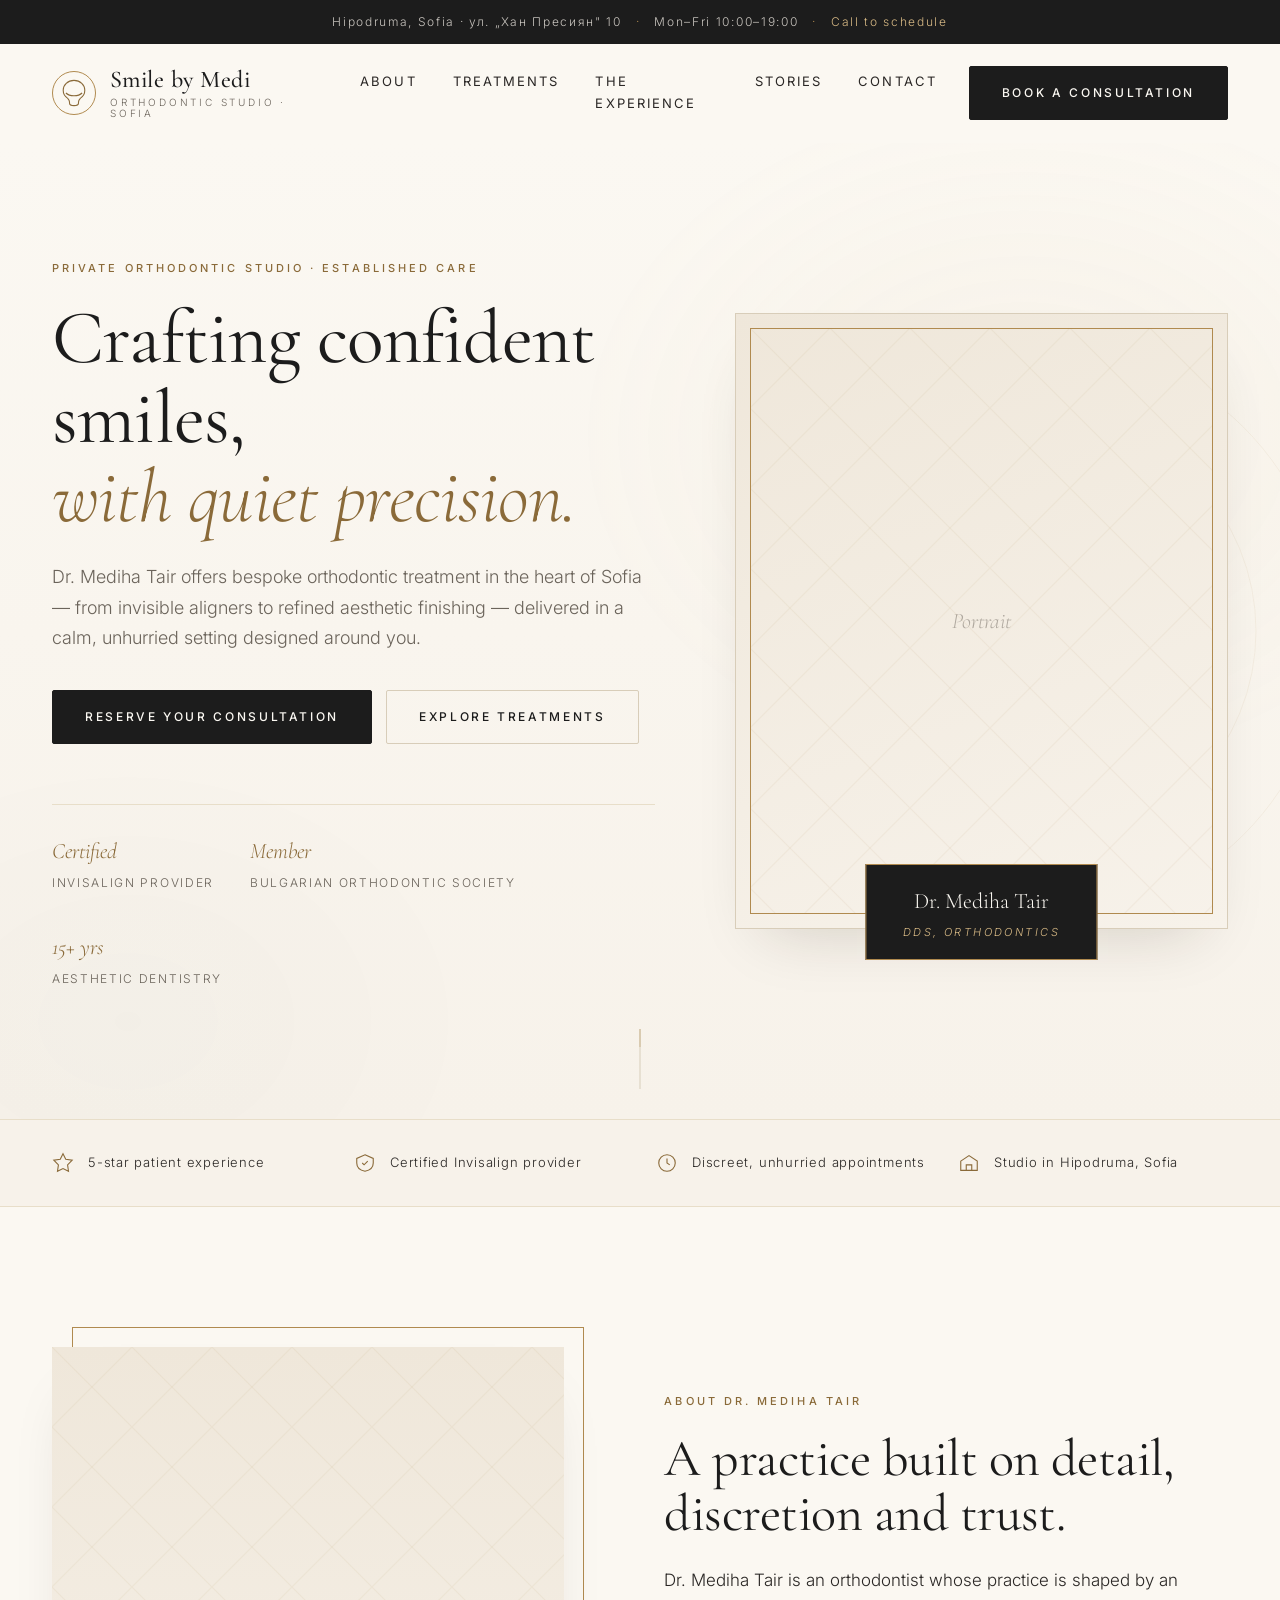
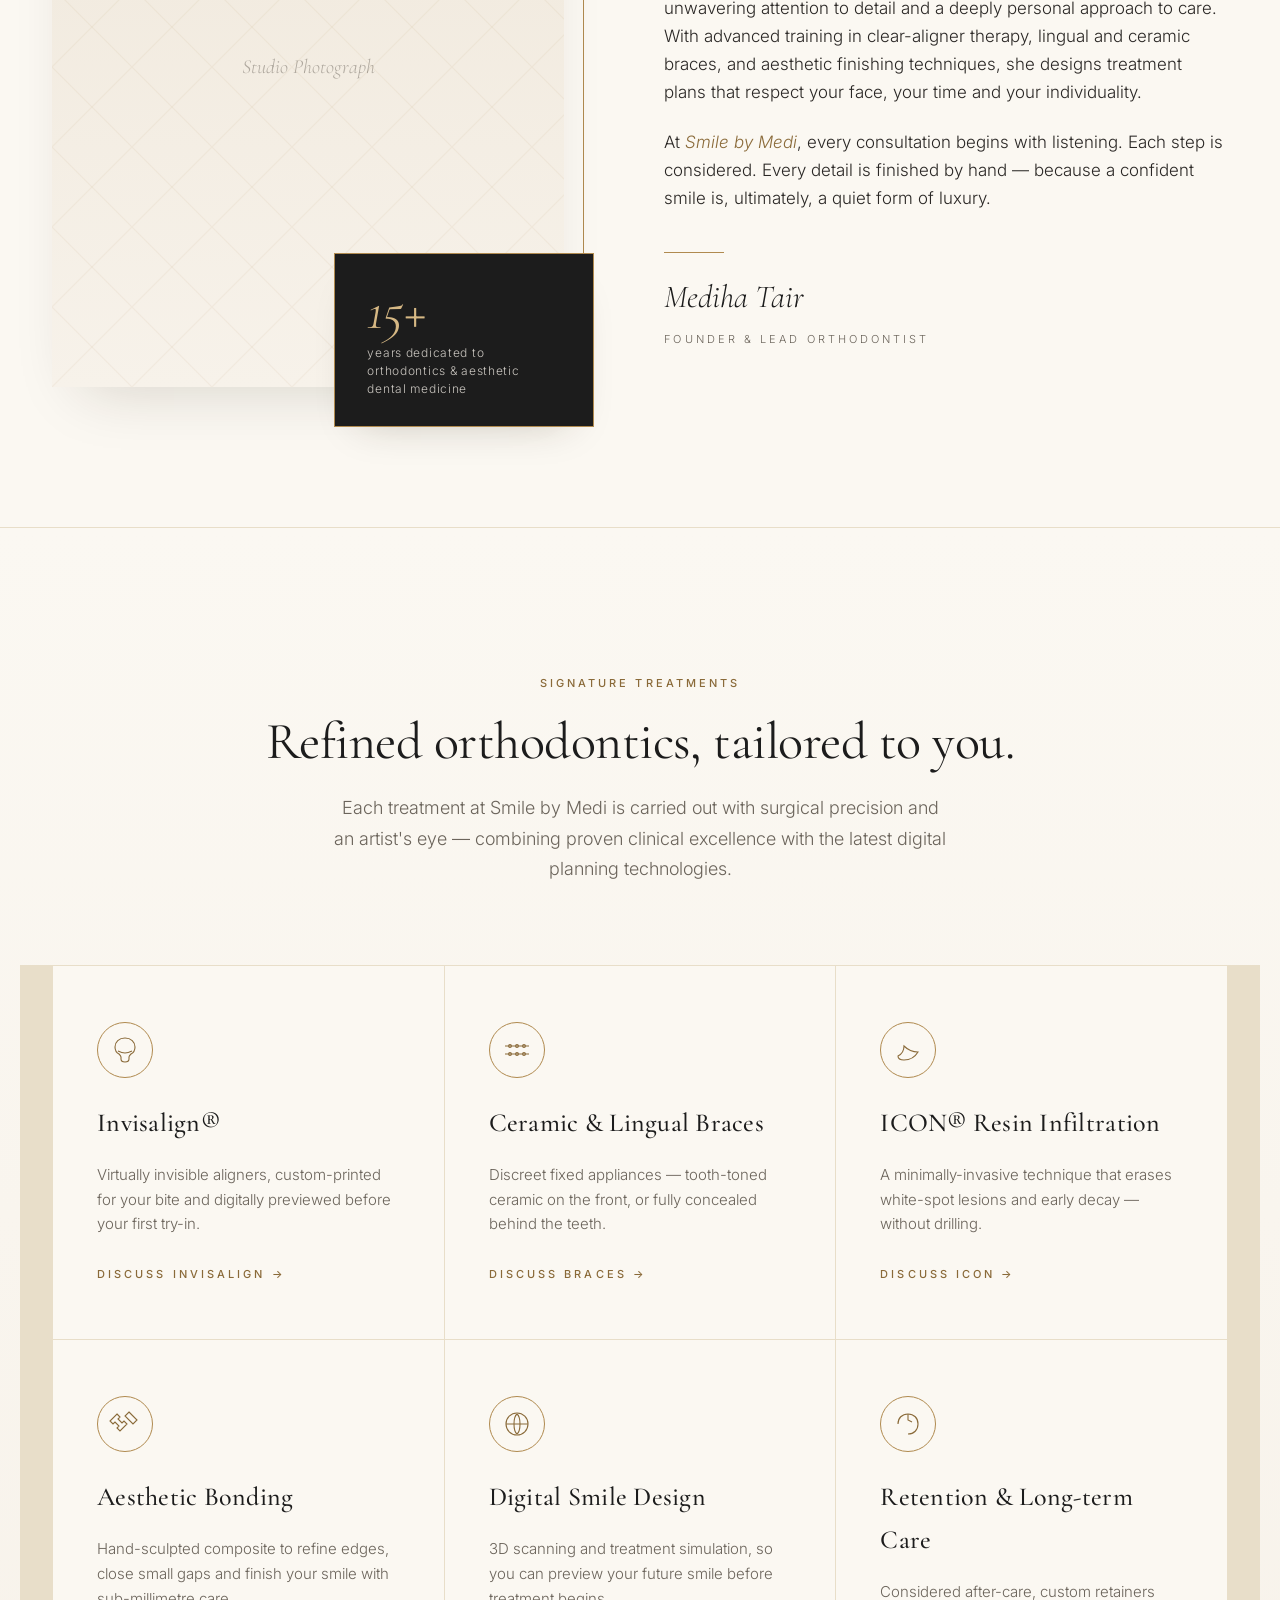
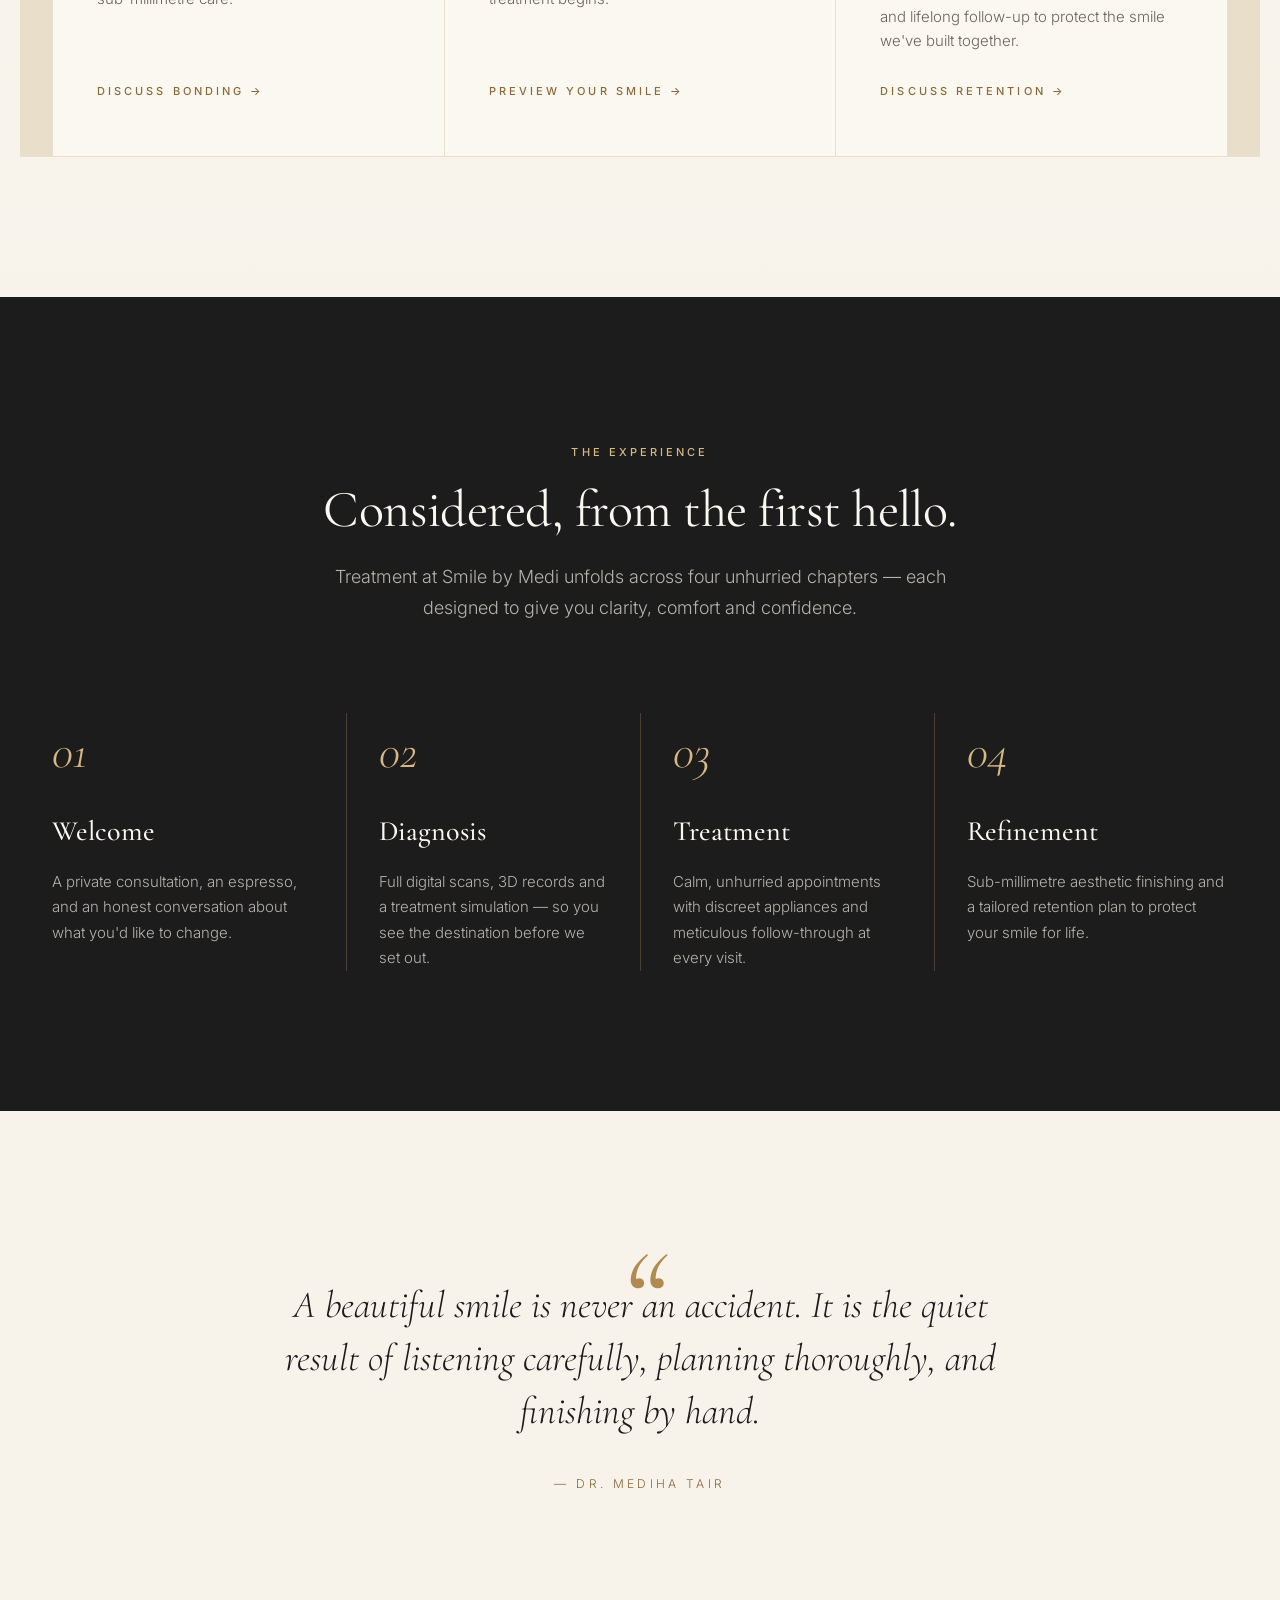
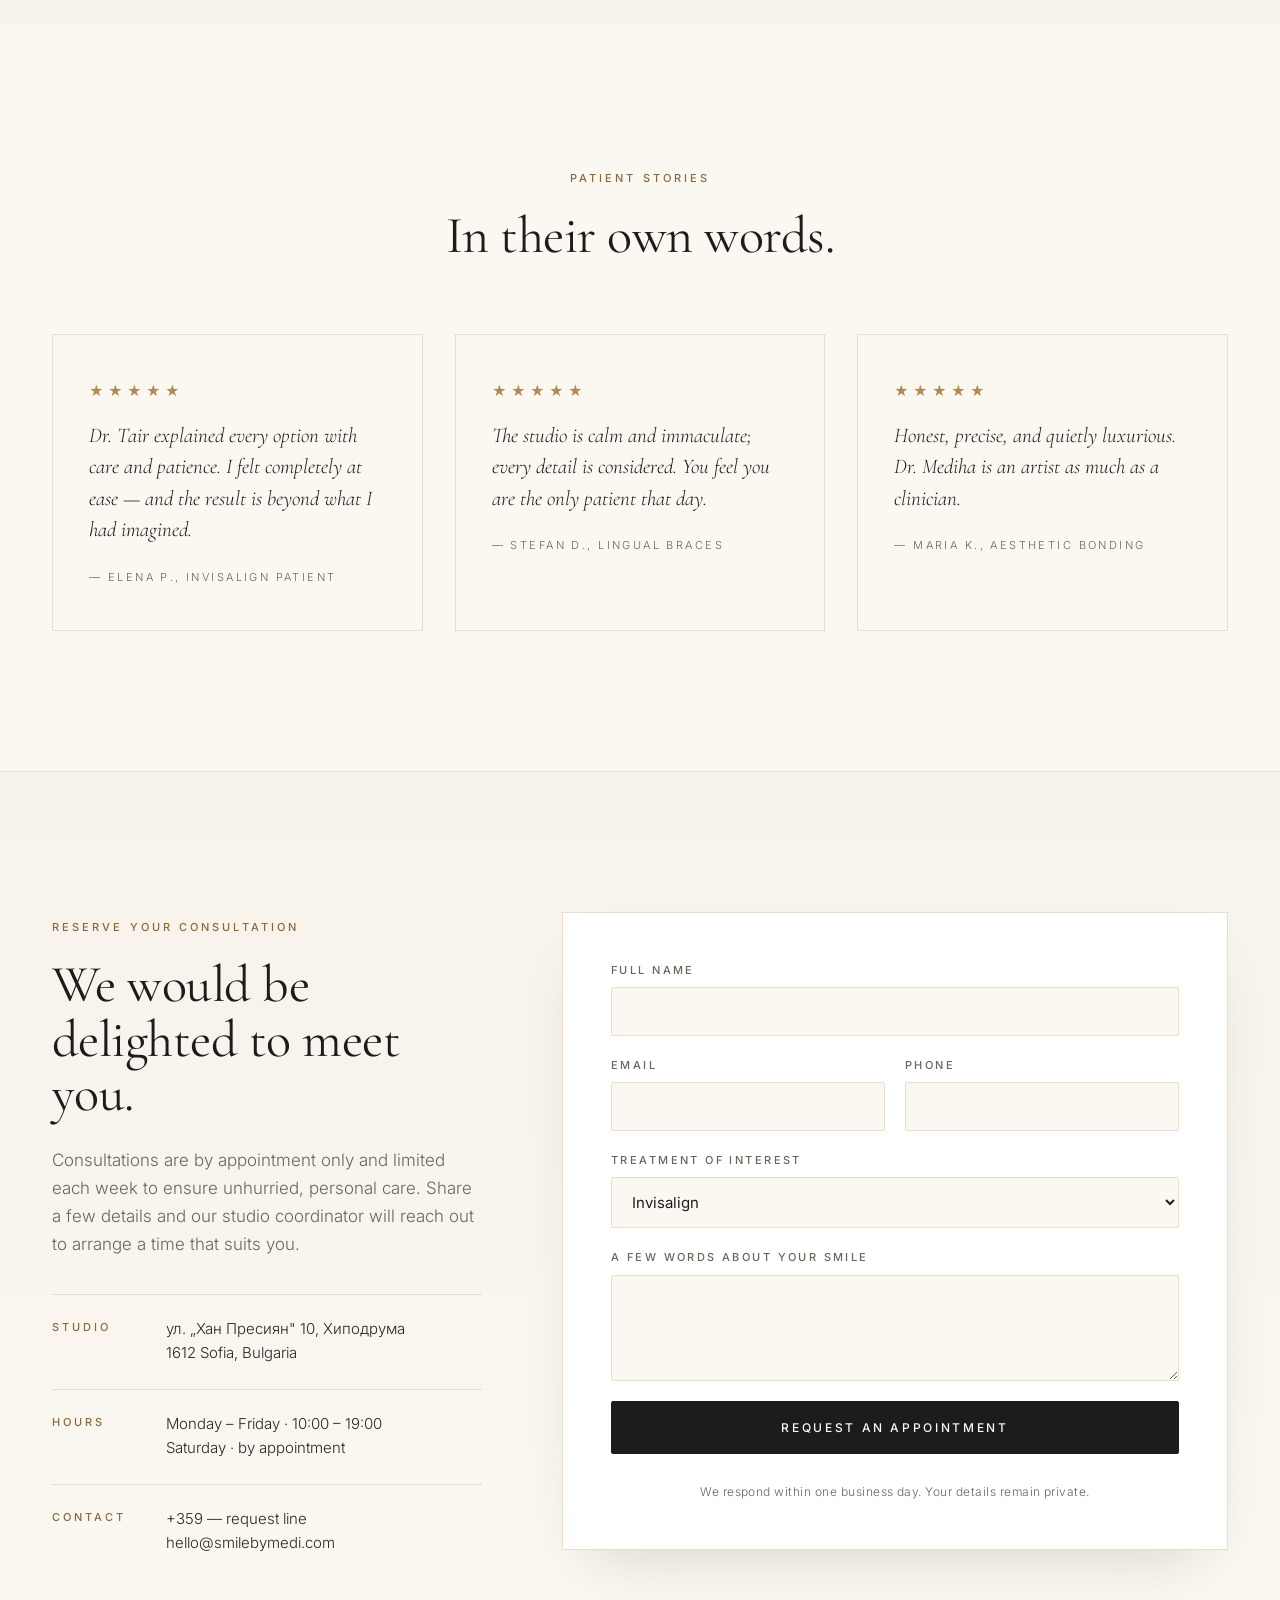
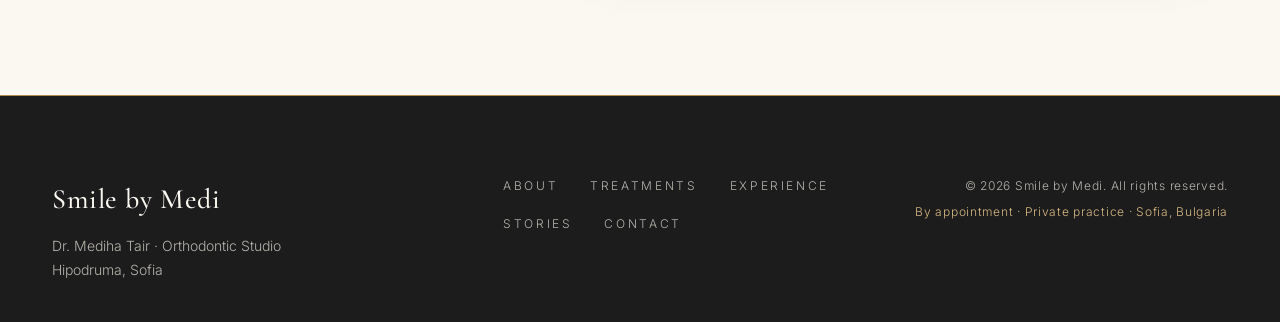
==== index.html @ b5899847 "Design luxurious homepage for Smile by Medi orthodontic studio Bespoke single-page homepage for Dr. " ====
<!DOCTYPE html>
<html lang="en">
<head>
  <meta charset="UTF-8" />
  <meta name="viewport" content="width=device-width, initial-scale=1.0" />
  <title>Smile By Medi — Dr. Mediha Tair, Orthodontist in Sofia</title>
  <meta name="description" content="Bespoke orthodontic care by Dr. Mediha Tair in Sofia. Invisalign, lingual & ceramic braces, ICON and aesthetic finishing in a refined private studio." />
  <link rel="preconnect" href="https://fonts.googleapis.com" />
  <link rel="preconnect" href="https://fonts.gstatic.com" crossorigin />
  <link href="https://fonts.googleapis.com/css2?family=Cormorant+Garamond:wght@300;400;500;600&family=Inter:wght@300;400;500;600&display=swap" rel="stylesheet" />
  <link rel="stylesheet" href="styles.css" />
</head>
<body>

  <!-- Announcement bar -->
  <div class="announcement">
    <div class="container announcement__inner">
      <span class="announcement__item">Hipodruma, Sofia · ул. „Хан Пресиян" 10</span>
      <span class="announcement__divider">·</span>
      <span class="announcement__item">Mon–Fri 10:00–19:00</span>
      <span class="announcement__divider">·</span>
      <a class="announcement__item announcement__link" href="tel:+359">Call to schedule</a>
    </div>
  </div>

  <!-- Header -->
  <header class="header" id="siteHeader">
    <div class="container header__inner">
      <a href="#" class="brand" aria-label="Smile By Medi home">
        <span class="brand__mark" aria-hidden="true">
          <svg viewBox="0 0 40 40" width="36" height="36" fill="none" stroke="currentColor" stroke-width="1.2">
            <path d="M20 6c-7 0-12 5-12 11 0 4 2 7 5 9 1 1 2 2 2 4v1c0 2 2 3 5 3s5-1 5-3v-1c0-2 1-3 2-4 3-2 5-5 5-9 0-6-5-11-12-11z"/>
            <path d="M11 20c2 2 5 3 9 3s7-1 9-3" />
          </svg>
        </span>
        <span class="brand__text">
          <span class="brand__name">Smile by Medi</span>
          <span class="brand__tagline">Orthodontic Studio · Sofia</span>
        </span>
      </a>

      <nav class="nav" aria-label="Primary">
        <a href="#about">About</a>
        <a href="#services">Treatments</a>
        <a href="#experience">The Experience</a>
        <a href="#testimonials">Stories</a>
        <a href="#contact">Contact</a>
      </nav>

      <a href="#contact" class="btn btn--primary header__cta">Book a Consultation</a>

      <button class="menu-toggle" aria-label="Open menu" aria-expanded="false">
        <span></span><span></span><span></span>
      </button>
    </div>
  </header>

  <!-- Hero -->
  <section class="hero">
    <div class="hero__bg" aria-hidden="true">
      <div class="hero__veil"></div>
      <svg class="hero__ornament" viewBox="0 0 600 600" aria-hidden="true">
        <circle cx="300" cy="300" r="240" fill="none" stroke="currentColor" stroke-width="0.5"/>
        <circle cx="300" cy="300" r="180" fill="none" stroke="currentColor" stroke-width="0.5"/>
        <circle cx="300" cy="300" r="120" fill="none" stroke="currentColor" stroke-width="0.5"/>
      </svg>
    </div>

    <div class="container hero__inner">
      <div class="hero__copy reveal">
        <span class="eyebrow">Private Orthodontic Studio · Established Care</span>
        <h1 class="display">
          Crafting confident smiles,<br/>
          <em>with quiet precision.</em>
        </h1>
        <p class="lede">
          Dr. Mediha Tair offers bespoke orthodontic treatment in the heart of Sofia —
          from invisible aligners to refined aesthetic finishing — delivered in a calm,
          unhurried setting designed around you.
        </p>
        <div class="hero__cta">
          <a href="#contact" class="btn btn--primary">Reserve Your Consultation</a>
          <a href="#services" class="btn btn--ghost">Explore Treatments</a>
        </div>
        <ul class="hero__marks" aria-label="Credentials">
          <li><span>Certified</span> Invisalign Provider</li>
          <li><span>Member</span> Bulgarian Orthodontic Society</li>
          <li><span>15+ yrs</span> Aesthetic Dentistry</li>
        </ul>
      </div>

      <div class="hero__portrait reveal" aria-hidden="true">
        <!-- Placeholder for hero portrait. Replace with editorial photo of Dr. Tair or studio. -->
        <div class="portrait-frame">
          <div class="portrait-frame__inner">
            <span class="portrait-frame__label">Portrait</span>
          </div>
          <div class="portrait-frame__plate">
            <span>Dr. Mediha Tair</span>
            <em>DDS, Orthodontics</em>
          </div>
        </div>
      </div>
    </div>

    <a href="#about" class="hero__scroll" aria-label="Scroll to about">
      <span></span>
    </a>
  </section>

  <!-- Trust strip -->
  <section class="trust">
    <div class="container trust__inner">
      <div class="trust__item">
        <svg viewBox="0 0 24 24" width="22" height="22" fill="none" stroke="currentColor" stroke-width="1.2"><path d="M12 2l3 6 7 1-5 5 1 7-6-3-6 3 1-7-5-5 7-1z"/></svg>
        <span>5-star patient experience</span>
      </div>
      <div class="trust__item">
        <svg viewBox="0 0 24 24" width="22" height="22" fill="none" stroke="currentColor" stroke-width="1.2"><path d="M12 3l9 4v5c0 5-4 8-9 9-5-1-9-4-9-9V7l9-4z"/><path d="M9 12l2 2 4-4"/></svg>
        <span>Certified Invisalign provider</span>
      </div>
      <div class="trust__item">
        <svg viewBox="0 0 24 24" width="22" height="22" fill="none" stroke="currentColor" stroke-width="1.2"><circle cx="12" cy="12" r="9"/><path d="M12 7v5l3 2"/></svg>
        <span>Discreet, unhurried appointments</span>
      </div>
      <div class="trust__item">
        <svg viewBox="0 0 24 24" width="22" height="22" fill="none" stroke="currentColor" stroke-width="1.2"><path d="M3 10l9-6 9 6v10H3z"/><path d="M9 20v-6h6v6"/></svg>
        <span>Studio in Hipodruma, Sofia</span>
      </div>
    </div>
  </section>

  <!-- About -->
  <section class="about" id="about">
    <div class="container about__inner">
      <div class="about__media reveal">
        <div class="about__frame">
          <div class="about__frame-inner">
            <span class="frame-label">Studio Photograph</span>
          </div>
        </div>
        <div class="about__chip">
          <span class="about__chip-num">15+</span>
          <span class="about__chip-text">years dedicated to orthodontics &amp; aesthetic dental medicine</span>
        </div>
      </div>

      <div class="about__copy reveal">
        <span class="eyebrow">About Dr. Mediha Tair</span>
        <h2 class="display display--md">A practice built on detail, discretion and trust.</h2>
        <p>
          Dr. Mediha Tair is an orthodontist whose practice is shaped by an unwavering
          attention to detail and a deeply personal approach to care. With advanced
          training in clear-aligner therapy, lingual and ceramic braces, and aesthetic
          finishing techniques, she designs treatment plans that respect your face,
          your time and your individuality.
        </p>
        <p>
          At <em>Smile by Medi</em>, every consultation begins with listening. Each
          step is considered. Every detail is finished by hand — because a confident
          smile is, ultimately, a quiet form of luxury.
        </p>

        <div class="signature">
          <span class="signature__line"></span>
          <span class="signature__name">Mediha Tair</span>
          <span class="signature__title">Founder &amp; Lead Orthodontist</span>
        </div>
      </div>
    </div>
  </section>

  <!-- Services -->
  <section class="services" id="services">
    <div class="container services__head">
      <span class="eyebrow">Signature Treatments</span>
      <h2 class="display display--md">Refined orthodontics, tailored to you.</h2>
      <p class="section-lede">
        Each treatment at Smile by Medi is carried out with surgical precision and
        an artist's eye — combining proven clinical excellence with the latest
        digital planning technologies.
      </p>
    </div>

    <div class="container services__grid">

      <article class="service reveal">
        <div class="service__icon" aria-hidden="true">
          <svg viewBox="0 0 32 32" width="32" height="32" fill="none" stroke="currentColor" stroke-width="1.1">
            <path d="M16 4c-6 0-10 4-10 9 0 3 2 6 4 7 1 1 2 2 2 3v2c0 2 2 3 4 3s4-1 4-3v-2c0-1 1-2 2-3 2-1 4-4 4-7 0-5-4-9-10-9z"/>
            <path d="M9 17c2 1 4 2 7 2s5-1 7-2"/>
          </svg>
        </div>
        <h3>Invisalign®</h3>
        <p>Virtually invisible aligners, custom-printed for your bite and digitally previewed before your first try-in.</p>
        <a href="#contact" class="service__link">Discuss Invisalign →</a>
      </article>

      <article class="service reveal">
        <div class="service__icon" aria-hidden="true">
          <svg viewBox="0 0 32 32" width="32" height="32" fill="none" stroke="currentColor" stroke-width="1.1">
            <path d="M4 12h24M4 20h24"/>
            <circle cx="9" cy="12" r="1.4"/><circle cx="16" cy="12" r="1.4"/><circle cx="23" cy="12" r="1.4"/>
            <circle cx="9" cy="20" r="1.4"/><circle cx="16" cy="20" r="1.4"/><circle cx="23" cy="20" r="1.4"/>
          </svg>
        </div>
        <h3>Ceramic &amp; Lingual Braces</h3>
        <p>Discreet fixed appliances — tooth-toned ceramic on the front, or fully concealed behind the teeth.</p>
        <a href="#contact" class="service__link">Discuss Braces →</a>
      </article>

      <article class="service reveal">
        <div class="service__icon" aria-hidden="true">
          <svg viewBox="0 0 32 32" width="32" height="32" fill="none" stroke="currentColor" stroke-width="1.1">
            <path d="M6 22c4-2 6-6 6-10 4 4 8 6 14 6-3 5-8 8-14 8-3 0-6-1-6-4z"/>
          </svg>
        </div>
        <h3>ICON® Resin Infiltration</h3>
        <p>A minimally-invasive technique that erases white-spot lesions and early decay — without drilling.</p>
        <a href="#contact" class="service__link">Discuss ICON →</a>
      </article>

      <article class="service reveal">
        <div class="service__icon" aria-hidden="true">
          <svg viewBox="0 0 32 32" width="32" height="32" fill="none" stroke="currentColor" stroke-width="1.1">
            <path d="M8 6l3 3-2 2 4 4 2-2 3 3-7 7-3-3 2-2-4-4-2 2-3-3z"/>
            <path d="M20 4l8 8-4 4-8-8z"/>
          </svg>
        </div>
        <h3>Aesthetic Bonding</h3>
        <p>Hand-sculpted composite to refine edges, close small gaps and finish your smile with sub-millimetre care.</p>
        <a href="#contact" class="service__link">Discuss Bonding →</a>
      </article>

      <article class="service reveal">
        <div class="service__icon" aria-hidden="true">
          <svg viewBox="0 0 32 32" width="32" height="32" fill="none" stroke="currentColor" stroke-width="1.1">
            <circle cx="16" cy="16" r="11"/>
            <path d="M16 6c4 3 4 17 0 20M16 6c-4 3-4 17 0 20M5 16h22"/>
          </svg>
        </div>
        <h3>Digital Smile Design</h3>
        <p>3D scanning and treatment simulation, so you can preview your future smile before treatment begins.</p>
        <a href="#contact" class="service__link">Preview Your Smile →</a>
      </article>

      <article class="service reveal">
        <div class="service__icon" aria-hidden="true">
          <svg viewBox="0 0 32 32" width="32" height="32" fill="none" stroke="currentColor" stroke-width="1.1">
            <path d="M6 16c0-6 4-10 10-10s10 4 10 10-4 10-10 10"/>
            <path d="M16 6v6l4 2"/>
          </svg>
        </div>
        <h3>Retention &amp; Long-term Care</h3>
        <p>Considered after-care, custom retainers and lifelong follow-up to protect the smile we've built together.</p>
        <a href="#contact" class="service__link">Discuss Retention →</a>
      </article>

    </div>
  </section>

  <!-- Experience -->
  <section class="experience" id="experience">
    <div class="container experience__inner">
      <div class="experience__head">
        <span class="eyebrow">The Experience</span>
        <h2 class="display display--md">Considered, from the first hello.</h2>
        <p class="section-lede">
          Treatment at Smile by Medi unfolds across four unhurried chapters —
          each designed to give you clarity, comfort and confidence.
        </p>
      </div>

      <ol class="experience__steps">
        <li class="step reveal">
          <span class="step__num">01</span>
          <h3>Welcome</h3>
          <p>A private consultation, an espresso, and an honest conversation about what you'd like to change.</p>
        </li>
        <li class="step reveal">
          <span class="step__num">02</span>
          <h3>Diagnosis</h3>
          <p>Full digital scans, 3D records and a treatment simulation — so you see the destination before we set out.</p>
        </li>
        <li class="step reveal">
          <span class="step__num">03</span>
          <h3>Treatment</h3>
          <p>Calm, unhurried appointments with discreet appliances and meticulous follow-through at every visit.</p>
        </li>
        <li class="step reveal">
          <span class="step__num">04</span>
          <h3>Refinement</h3>
          <p>Sub-millimetre aesthetic finishing and a tailored retention plan to protect your smile for life.</p>
        </li>
      </ol>
    </div>
  </section>

  <!-- Quote -->
  <section class="quote">
    <div class="container">
      <blockquote class="reveal">
        <span class="quote__mark" aria-hidden="true">&ldquo;</span>
        <p>
          A beautiful smile is never an accident. It is the quiet result of
          listening carefully, planning thoroughly, and finishing by hand.
        </p>
        <cite>— Dr. Mediha Tair</cite>
      </blockquote>
    </div>
  </section>

  <!-- Testimonials -->
  <section class="testimonials" id="testimonials">
    <div class="container testimonials__head">
      <span class="eyebrow">Patient Stories</span>
      <h2 class="display display--md">In their own words.</h2>
    </div>

    <div class="container testimonials__grid">
      <figure class="testimonial reveal">
        <div class="stars" aria-label="5 out of 5">★★★★★</div>
        <blockquote>
          Dr. Tair explained every option with care and patience.
          I felt completely at ease — and the result is beyond what I had imagined.
        </blockquote>
        <figcaption>— Elena P., Invisalign patient</figcaption>
      </figure>

      <figure class="testimonial reveal">
        <div class="stars" aria-label="5 out of 5">★★★★★</div>
        <blockquote>
          The studio is calm and immaculate; every detail is considered.
          You feel you are the only patient that day.
        </blockquote>
        <figcaption>— Stefan D., Lingual braces</figcaption>
      </figure>

      <figure class="testimonial reveal">
        <div class="stars" aria-label="5 out of 5">★★★★★</div>
        <blockquote>
          Honest, precise, and quietly luxurious. Dr. Mediha is an artist as much as a clinician.
        </blockquote>
        <figcaption>— Maria K., Aesthetic bonding</figcaption>
      </figure>
    </div>
  </section>

  <!-- Contact -->
  <section class="contact" id="contact">
    <div class="container contact__inner">
      <div class="contact__copy reveal">
        <span class="eyebrow">Reserve Your Consultation</span>
        <h2 class="display display--md">We would be delighted to meet you.</h2>
        <p>
          Consultations are by appointment only and limited each week to ensure
          unhurried, personal care. Share a few details and our studio coordinator
          will reach out to arrange a time that suits you.
        </p>

        <ul class="contact__details">
          <li>
            <span class="contact__label">Studio</span>
            <span>ул. „Хан Пресиян" 10, Хиподрума<br/>1612 Sofia, Bulgaria</span>
          </li>
          <li>
            <span class="contact__label">Hours</span>
            <span>Monday – Friday · 10:00 – 19:00<br/>Saturday · by appointment</span>
          </li>
          <li>
            <span class="contact__label">Contact</span>
            <span><a href="tel:+359">+359 — request line</a><br/><a href="mailto:hello@smilebymedi.com">hello@smilebymedi.com</a></span>
          </li>
        </ul>
      </div>

      <form class="contact__form reveal" novalidate>
        <div class="field">
          <label for="name">Full name</label>
          <input id="name" name="name" type="text" autocomplete="name" required />
        </div>
        <div class="field-row">
          <div class="field">
            <label for="email">Email</label>
            <input id="email" name="email" type="email" autocomplete="email" required />
          </div>
          <div class="field">
            <label for="phone">Phone</label>
            <input id="phone" name="phone" type="tel" autocomplete="tel" />
          </div>
        </div>
        <div class="field">
          <label for="interest">Treatment of interest</label>
          <select id="interest" name="interest">
            <option>Invisalign</option>
            <option>Ceramic or lingual braces</option>
            <option>ICON resin infiltration</option>
            <option>Aesthetic bonding</option>
            <option>Not sure — please advise</option>
          </select>
        </div>
        <div class="field">
          <label for="message">A few words about your smile</label>
          <textarea id="message" name="message" rows="4"></textarea>
        </div>
        <button type="submit" class="btn btn--primary btn--block">Request an Appointment</button>
        <p class="form-note">We respond within one business day. Your details remain private.</p>
      </form>
    </div>
  </section>

  <!-- Footer -->
  <footer class="footer">
    <div class="container footer__inner">
      <div class="footer__brand">
        <span class="brand__name">Smile by Medi</span>
        <p>Dr. Mediha Tair · Orthodontic Studio<br/>Hipodruma, Sofia</p>
      </div>

      <nav class="footer__nav" aria-label="Footer">
        <a href="#about">About</a>
        <a href="#services">Treatments</a>
        <a href="#experience">Experience</a>
        <a href="#testimonials">Stories</a>
        <a href="#contact">Contact</a>
      </nav>

      <div class="footer__meta">
        <p>© <span id="year"></span> Smile by Medi. All rights reserved.</p>
        <p class="footer__fineprint">By appointment · Private practice · Sofia, Bulgaria</p>
      </div>
    </div>
  </footer>

  <script src="script.js"></script>
</body>
</html>
---- styles.css ----
/* ================================================================
   Smile by Medi — Orthodontic Studio
   A refined, luxurious homepage in ivory & champagne gold.
   ================================================================ */

:root {
  --ivory: #f7f2ea;
  --ivory-2: #efe7da;
  --cream: #fbf8f2;
  --charcoal: #1c1c1c;
  --charcoal-soft: #2a2725;
  --muted: #6b645b;
  --line: #d8cdb9;
  --line-soft: #e8dec9;
  --gold: #b08a4f;
  --gold-deep: #8a6a39;
  --gold-soft: #d6b884;
  --emerald: #1f3b34;
  --white: #ffffff;
  --shadow-soft: 0 30px 60px -30px rgba(40, 30, 10, 0.18);
  --shadow-card: 0 20px 40px -25px rgba(40, 30, 10, 0.22);
  --radius: 2px;
  --radius-lg: 4px;
  --max: 1240px;
}

* { box-sizing: border-box; }

html { scroll-behavior: smooth; }

body {
  margin: 0;
  font-family: "Inter", -apple-system, BlinkMacSystemFont, "Segoe UI", sans-serif;
  font-weight: 300;
  font-size: 16px;
  line-height: 1.65;
  color: var(--charcoal-soft);
  background: var(--cream);
  -webkit-font-smoothing: antialiased;
  -moz-osx-font-smoothing: grayscale;
}

img { max-width: 100%; display: block; }

a { color: inherit; text-decoration: none; }

.container {
  max-width: var(--max);
  margin: 0 auto;
  padding: 0 32px;
}

/* ---------- Type ---------- */
.eyebrow {
  display: inline-block;
  font-family: "Inter", sans-serif;
  font-size: 11px;
  letter-spacing: 0.28em;
  text-transform: uppercase;
  color: var(--gold-deep);
  margin-bottom: 22px;
  font-weight: 500;
}

.display {
  font-family: "Cormorant Garamond", "Times New Roman", serif;
  font-weight: 400;
  font-size: clamp(40px, 6vw, 76px);
  line-height: 1.05;
  letter-spacing: -0.01em;
  color: var(--charcoal);
  margin: 0 0 24px;
}
.display em {
  font-style: italic;
  color: var(--gold-deep);
  font-weight: 300;
}
.display--md { font-size: clamp(32px, 4.4vw, 52px); }

.lede,
.section-lede {
  font-size: 18px;
  line-height: 1.7;
  color: var(--muted);
  max-width: 56ch;
}
.section-lede { margin: 0 auto; text-align: center; }

/* ---------- Buttons ---------- */
.btn {
  display: inline-flex;
  align-items: center;
  justify-content: center;
  gap: 10px;
  padding: 16px 32px;
  font-family: "Inter", sans-serif;
  font-size: 12px;
  letter-spacing: 0.22em;
  text-transform: uppercase;
  font-weight: 500;
  border: 1px solid transparent;
  border-radius: var(--radius);
  cursor: pointer;
  transition: all 0.4s cubic-bezier(.2,.7,.2,1);
  background: transparent;
  white-space: nowrap;
}
.btn--primary {
  background: var(--charcoal);
  color: var(--cream);
  border-color: var(--charcoal);
}
.btn--primary:hover {
  background: var(--gold-deep);
  border-color: var(--gold-deep);
  color: var(--cream);
  letter-spacing: 0.26em;
}
.btn--ghost {
  border-color: var(--line);
  color: var(--charcoal);
}
.btn--ghost:hover {
  border-color: var(--gold-deep);
  color: var(--gold-deep);
}
.btn--block { width: 100%; padding: 18px 32px; }

/* ---------- Announcement ---------- */
.announcement {
  background: var(--charcoal);
  color: rgba(247, 242, 234, 0.78);
  font-size: 12px;
  letter-spacing: 0.14em;
}
.announcement__inner {
  display: flex;
  justify-content: center;
  align-items: center;
  gap: 14px;
  padding: 12px 32px;
  flex-wrap: wrap;
}
.announcement__divider { color: var(--gold); }
.announcement__link { color: var(--gold-soft); transition: color 0.3s; }
.announcement__link:hover { color: var(--cream); }

/* ---------- Header ---------- */
.header {
  position: sticky;
  top: 0;
  z-index: 50;
  background: rgba(251, 248, 242, 0.92);
  backdrop-filter: saturate(140%) blur(10px);
  -webkit-backdrop-filter: saturate(140%) blur(10px);
  border-bottom: 1px solid transparent;
  transition: border-color 0.3s, background 0.3s, padding 0.3s;
}
.header.is-scrolled {
  border-color: var(--line-soft);
  background: rgba(251, 248, 242, 0.98);
}

.header__inner {
  display: flex;
  align-items: center;
  justify-content: space-between;
  padding: 22px 32px;
  gap: 32px;
}

.brand {
  display: flex;
  align-items: center;
  gap: 14px;
  color: var(--charcoal);
}
.brand__mark {
  display: inline-flex;
  align-items: center;
  justify-content: center;
  width: 44px;
  height: 44px;
  border: 1px solid var(--gold);
  border-radius: 50%;
  color: var(--gold-deep);
  flex-shrink: 0;
}
.brand__text { display: flex; flex-direction: column; line-height: 1.1; }
.brand__name {
  font-family: "Cormorant Garamond", serif;
  font-size: 24px;
  font-weight: 500;
  letter-spacing: 0.02em;
}
.brand__tagline {
  font-size: 10px;
  letter-spacing: 0.28em;
  text-transform: uppercase;
  color: var(--muted);
  margin-top: 4px;
}

.nav {
  display: flex;
  gap: 36px;
  font-size: 13px;
  letter-spacing: 0.16em;
  text-transform: uppercase;
  font-weight: 400;
}
.nav a {
  color: var(--charcoal-soft);
  position: relative;
  transition: color 0.3s;
}
.nav a::after {
  content: "";
  position: absolute;
  left: 50%; bottom: -6px;
  width: 0; height: 1px;
  background: var(--gold);
  transition: all 0.4s;
  transform: translateX(-50%);
}
.nav a:hover { color: var(--gold-deep); }
.nav a:hover::after { width: 100%; }

.menu-toggle {
  display: none;
  width: 40px; height: 40px;
  background: transparent;
  border: none;
  flex-direction: column;
  justify-content: center;
  align-items: center;
  gap: 5px;
  cursor: pointer;
  padding: 0;
}
.menu-toggle span {
  width: 22px; height: 1px;
  background: var(--charcoal);
  transition: 0.3s;
}

/* ---------- Hero ---------- */
.hero {
  position: relative;
  overflow: hidden;
  padding: 110px 0 130px;
  background: linear-gradient(180deg, var(--cream) 0%, var(--ivory) 100%);
}
.hero__bg {
  position: absolute; inset: 0;
  pointer-events: none;
  color: var(--gold);
  opacity: 0.35;
}
.hero__veil {
  position: absolute; inset: 0;
  background: radial-gradient(60% 60% at 80% 30%, rgba(208, 178, 122, 0.18), transparent 60%),
              radial-gradient(50% 50% at 10% 90%, rgba(31, 59, 52, 0.06), transparent 60%);
}
.hero__ornament {
  position: absolute;
  top: 50%; right: -120px;
  width: 720px; height: 720px;
  transform: translateY(-50%);
  color: var(--gold);
  opacity: 0.4;
}

.hero__inner {
  position: relative;
  display: grid;
  grid-template-columns: 1.1fr 0.9fr;
  align-items: center;
  gap: 80px;
}

.hero__copy { max-width: 620px; }
.hero__cta {
  display: flex;
  gap: 14px;
  margin-top: 36px;
  flex-wrap: wrap;
}

.hero__marks {
  list-style: none;
  margin: 60px 0 0;
  padding: 28px 0 0;
  border-top: 1px solid var(--line-soft);
  display: flex;
  gap: 36px;
  flex-wrap: wrap;
  font-size: 12px;
  letter-spacing: 0.14em;
  text-transform: uppercase;
  color: var(--muted);
}
.hero__marks span {
  display: block;
  font-family: "Cormorant Garamond", serif;
  font-size: 22px;
  text-transform: none;
  letter-spacing: 0;
  color: var(--gold-deep);
  font-style: italic;
  margin-bottom: 4px;
}

/* Portrait frame placeholder */
.portrait-frame {
  position: relative;
  aspect-ratio: 4 / 5;
  background: linear-gradient(160deg, var(--ivory-2) 0%, var(--ivory) 100%);
  border: 1px solid var(--line);
  box-shadow: var(--shadow-soft);
}
.portrait-frame::before {
  content: "";
  position: absolute;
  inset: 14px;
  border: 1px solid var(--gold);
  pointer-events: none;
}
.portrait-frame__inner {
  position: absolute; inset: 14px;
  display: flex; align-items: center; justify-content: center;
  background-image:
    linear-gradient(135deg, transparent 49%, rgba(176, 138, 79, 0.08) 50%, transparent 51%),
    linear-gradient(45deg, transparent 49%, rgba(176, 138, 79, 0.08) 50%, transparent 51%);
  background-size: 80px 80px;
}
.portrait-frame__label {
  font-family: "Cormorant Garamond", serif;
  font-style: italic;
  font-size: 22px;
  color: var(--muted);
  opacity: 0.5;
}
.portrait-frame__plate {
  position: absolute;
  bottom: -32px; left: 50%;
  transform: translateX(-50%);
  background: var(--charcoal);
  color: var(--cream);
  padding: 18px 36px;
  text-align: center;
  border: 1px solid var(--gold);
  white-space: nowrap;
}
.portrait-frame__plate span {
  font-family: "Cormorant Garamond", serif;
  font-size: 22px;
  display: block;
}
.portrait-frame__plate em {
  font-style: italic;
  font-size: 11px;
  letter-spacing: 0.22em;
  text-transform: uppercase;
  color: var(--gold-soft);
  margin-top: 4px;
  display: block;
}

.hero__scroll {
  position: absolute;
  bottom: 30px; left: 50%;
  transform: translateX(-50%);
  width: 1px; height: 60px;
  background: var(--line);
  overflow: hidden;
}
.hero__scroll span {
  position: absolute; top: 0; left: 0;
  width: 100%; height: 30%;
  background: var(--gold);
  animation: scroll-pulse 2.4s ease-in-out infinite;
}
@keyframes scroll-pulse {
  0% { top: -30%; }
  100% { top: 100%; }
}

/* ---------- Trust strip ---------- */
.trust {
  background: var(--ivory);
  border-top: 1px solid var(--line-soft);
  border-bottom: 1px solid var(--line-soft);
}
.trust__inner {
  display: grid;
  grid-template-columns: repeat(4, 1fr);
  gap: 32px;
  padding: 32px;
}
.trust__item {
  display: flex;
  align-items: center;
  gap: 14px;
  font-size: 13px;
  letter-spacing: 0.06em;
  color: var(--charcoal-soft);
}
.trust__item svg { color: var(--gold-deep); flex-shrink: 0; }

/* ---------- About ---------- */
.about { padding: 140px 0; }
.about__inner {
  display: grid;
  grid-template-columns: 1fr 1.1fr;
  gap: 100px;
  align-items: center;
}

.about__media {
  position: relative;
}
.about__frame {
  position: relative;
  aspect-ratio: 4 / 5;
  background: linear-gradient(180deg, var(--ivory-2) 0%, var(--ivory) 100%);
  box-shadow: var(--shadow-soft);
}
.about__frame::before {
  content: "";
  position: absolute;
  inset: -20px -20px 20px 20px;
  border: 1px solid var(--gold);
  z-index: -1;
}
.about__frame-inner {
  position: absolute; inset: 0;
  display: flex; align-items: center; justify-content: center;
  background-image:
    linear-gradient(135deg, transparent 49%, rgba(176, 138, 79, 0.08) 50%, transparent 51%),
    linear-gradient(45deg, transparent 49%, rgba(176, 138, 79, 0.08) 50%, transparent 51%);
  background-size: 80px 80px;
}
.frame-label {
  font-family: "Cormorant Garamond", serif;
  font-style: italic;
  font-size: 20px;
  color: var(--muted);
  opacity: 0.5;
}

.about__chip {
  position: absolute;
  bottom: -40px; right: -30px;
  background: var(--charcoal);
  color: var(--cream);
  padding: 28px 32px;
  max-width: 260px;
  display: flex;
  flex-direction: column;
  gap: 6px;
  border: 1px solid var(--gold);
  box-shadow: var(--shadow-card);
}
.about__chip-num {
  font-family: "Cormorant Garamond", serif;
  font-size: 56px;
  line-height: 1;
  color: var(--gold-soft);
  font-style: italic;
}
.about__chip-text {
  font-size: 12px;
  line-height: 1.5;
  letter-spacing: 0.06em;
  color: rgba(247, 242, 234, 0.78);
}

.about__copy p {
  margin: 0 0 22px;
  font-size: 17px;
}
.about__copy em { color: var(--gold-deep); font-style: italic; }

.signature {
  margin-top: 40px;
  display: flex;
  flex-direction: column;
  align-items: flex-start;
  gap: 6px;
}
.signature__line {
  display: block;
  width: 60px; height: 1px;
  background: var(--gold);
  margin-bottom: 12px;
}
.signature__name {
  font-family: "Cormorant Garamond", serif;
  font-style: italic;
  font-size: 32px;
  color: var(--charcoal);
}
.signature__title {
  font-size: 11px;
  letter-spacing: 0.28em;
  text-transform: uppercase;
  color: var(--muted);
}

/* ---------- Services ---------- */
.services {
  padding: 140px 0;
  background: linear-gradient(180deg, var(--cream) 0%, var(--ivory) 100%);
  border-top: 1px solid var(--line-soft);
}
.services__head {
  text-align: center;
  margin-bottom: 80px;
}
.services__grid {
  display: grid;
  grid-template-columns: repeat(3, 1fr);
  gap: 1px;
  background: var(--line-soft);
  border: 1px solid var(--line-soft);
}

.service {
  background: var(--cream);
  padding: 56px 44px;
  display: flex;
  flex-direction: column;
  gap: 18px;
  transition: background 0.4s, transform 0.4s;
  position: relative;
}
.service::before {
  content: "";
  position: absolute;
  top: 0; left: 0;
  width: 0; height: 1px;
  background: var(--gold);
  transition: width 0.5s ease;
}
.service:hover { background: var(--white); }
.service:hover::before { width: 100%; }

.service__icon {
  width: 56px; height: 56px;
  display: flex; align-items: center; justify-content: center;
  border: 1px solid var(--gold);
  border-radius: 50%;
  color: var(--gold-deep);
  margin-bottom: 6px;
}
.service h3 {
  font-family: "Cormorant Garamond", serif;
  font-weight: 500;
  font-size: 26px;
  margin: 0;
  color: var(--charcoal);
  letter-spacing: 0.01em;
}
.service p {
  margin: 0;
  font-size: 15px;
  color: var(--muted);
  line-height: 1.65;
}
.service__link {
  margin-top: auto;
  font-size: 11px;
  letter-spacing: 0.28em;
  text-transform: uppercase;
  color: var(--gold-deep);
  font-weight: 500;
  transition: letter-spacing 0.3s, color 0.3s;
  padding-top: 10px;
}
.service__link:hover {
  color: var(--charcoal);
  letter-spacing: 0.32em;
}

/* ---------- Experience ---------- */
.experience {
  padding: 140px 0;
  background: var(--charcoal);
  color: var(--cream);
  position: relative;
  overflow: hidden;
}
.experience::before {
  content: "";
  position: absolute;
  top: -1px; left: 0; right: 0;
  height: 1px;
  background: linear-gradient(90deg, transparent, var(--gold), transparent);
}
.experience::after {
  content: "";
  position: absolute;
  bottom: -1px; left: 0; right: 0;
  height: 1px;
  background: linear-gradient(90deg, transparent, var(--gold), transparent);
}

.experience .eyebrow { color: var(--gold-soft); }
.experience .display { color: var(--cream); }
.experience .display em { color: var(--gold-soft); }
.experience .section-lede { color: rgba(247, 242, 234, 0.7); }

.experience__head { text-align: center; margin-bottom: 90px; }

.experience__steps {
  list-style: none;
  margin: 0; padding: 0;
  display: grid;
  grid-template-columns: repeat(4, 1fr);
  gap: 0;
}
.step {
  padding: 0 32px;
  border-left: 1px solid rgba(208, 178, 122, 0.25);
  position: relative;
}
.step:first-child { border-left: none; padding-left: 0; }
.step:last-child { padding-right: 0; }

.step__num {
  font-family: "Cormorant Garamond", serif;
  font-style: italic;
  font-size: 48px;
  color: var(--gold-soft);
  display: block;
  margin-bottom: 16px;
}
.step h3 {
  font-family: "Cormorant Garamond", serif;
  font-size: 28px;
  margin: 0 0 14px;
  font-weight: 500;
  color: var(--cream);
}
.step p {
  margin: 0;
  font-size: 15px;
  color: rgba(247, 242, 234, 0.7);
  line-height: 1.7;
}

/* ---------- Quote ---------- */
.quote {
  padding: 130px 0;
  background: var(--ivory);
  text-align: center;
}
.quote blockquote {
  margin: 0 auto;
  max-width: 800px;
  font-family: "Cormorant Garamond", serif;
  font-style: italic;
  font-size: clamp(26px, 3vw, 38px);
  line-height: 1.4;
  color: var(--charcoal);
  position: relative;
  padding: 0 24px;
}
.quote__mark {
  position: absolute;
  top: -50px; left: 50%;
  transform: translateX(-50%);
  font-family: "Cormorant Garamond", serif;
  font-size: 140px;
  color: var(--gold);
  line-height: 1;
}
.quote cite {
  display: block;
  margin-top: 32px;
  font-style: normal;
  font-family: "Inter", sans-serif;
  font-size: 12px;
  letter-spacing: 0.28em;
  text-transform: uppercase;
  color: var(--gold-deep);
}

/* ---------- Testimonials ---------- */
.testimonials { padding: 140px 0; }
.testimonials__head { text-align: center; margin-bottom: 70px; }
.testimonials__grid {
  display: grid;
  grid-template-columns: repeat(3, 1fr);
  gap: 32px;
}
.testimonial {
  background: var(--cream);
  border: 1px solid var(--line-soft);
  padding: 44px 36px;
  margin: 0;
  position: relative;
  transition: border-color 0.4s, transform 0.4s;
}
.testimonial:hover {
  border-color: var(--gold);
  transform: translateY(-4px);
}
.stars {
  color: var(--gold);
  letter-spacing: 4px;
  margin-bottom: 18px;
  font-size: 14px;
}
.testimonial blockquote {
  margin: 0 0 22px;
  font-family: "Cormorant Garamond", serif;
  font-size: 21px;
  line-height: 1.5;
  color: var(--charcoal);
  font-style: italic;
}
.testimonial figcaption {
  font-size: 11px;
  letter-spacing: 0.22em;
  text-transform: uppercase;
  color: var(--muted);
}

/* ---------- Contact ---------- */
.contact {
  padding: 140px 0;
  background: linear-gradient(180deg, var(--ivory) 0%, var(--cream) 100%);
  border-top: 1px solid var(--line-soft);
}
.contact__inner {
  display: grid;
  grid-template-columns: 1fr 1fr;
  gap: 80px;
  align-items: start;
}
.contact__copy p {
  font-size: 17px;
  color: var(--muted);
  margin-bottom: 36px;
  max-width: 50ch;
}

.contact__details {
  list-style: none;
  margin: 0; padding: 0;
  display: flex;
  flex-direction: column;
  gap: 24px;
}
.contact__details li {
  display: grid;
  grid-template-columns: 90px 1fr;
  gap: 24px;
  padding-top: 22px;
  border-top: 1px solid var(--line-soft);
  font-size: 15px;
  color: var(--charcoal-soft);
  line-height: 1.6;
}
.contact__label {
  font-size: 11px;
  letter-spacing: 0.28em;
  text-transform: uppercase;
  color: var(--gold-deep);
  font-weight: 500;
  padding-top: 2px;
}
.contact__details a:hover { color: var(--gold-deep); }

.contact__form {
  background: var(--white);
  border: 1px solid var(--line-soft);
  padding: 48px;
  box-shadow: var(--shadow-soft);
  display: flex;
  flex-direction: column;
  gap: 20px;
}
.field-row { display: grid; grid-template-columns: 1fr 1fr; gap: 20px; }
.field { display: flex; flex-direction: column; gap: 8px; }
.field label {
  font-size: 11px;
  letter-spacing: 0.22em;
  text-transform: uppercase;
  color: var(--muted);
  font-weight: 500;
}
.field input,
.field select,
.field textarea {
  font-family: "Inter", sans-serif;
  font-size: 15px;
  color: var(--charcoal);
  background: var(--cream);
  border: 1px solid var(--line-soft);
  border-radius: var(--radius);
  padding: 14px 16px;
  transition: border-color 0.3s, background 0.3s;
  resize: vertical;
}
.field input:focus,
.field select:focus,
.field textarea:focus {
  outline: none;
  border-color: var(--gold);
  background: var(--white);
}
.form-note {
  margin: 8px 0 0;
  font-size: 12px;
  text-align: center;
  color: var(--muted);
  letter-spacing: 0.04em;
}

/* ---------- Footer ---------- */
.footer {
  background: var(--charcoal);
  color: rgba(247, 242, 234, 0.7);
  padding: 80px 0 40px;
  border-top: 1px solid var(--gold);
}
.footer__inner {
  display: grid;
  grid-template-columns: 1.2fr 1fr 1fr;
  gap: 40px;
  align-items: start;
}
.footer__brand .brand__name {
  color: var(--cream);
  font-size: 28px;
  display: block;
  margin-bottom: 12px;
}
.footer__brand p {
  margin: 0;
  font-size: 14px;
  line-height: 1.7;
}
.footer__nav {
  display: flex;
  flex-wrap: wrap;
  gap: 18px 32px;
  font-size: 12px;
  letter-spacing: 0.22em;
  text-transform: uppercase;
}
.footer__nav a { transition: color 0.3s; }
.footer__nav a:hover { color: var(--gold-soft); }

.footer__meta {
  text-align: right;
  font-size: 12px;
  letter-spacing: 0.06em;
}
.footer__meta p { margin: 0 0 6px; }
.footer__fineprint { color: var(--gold-soft); }

/* ---------- Reveal animation ---------- */
.reveal {
  opacity: 0;
  transform: translateY(28px);
  transition: opacity 1s cubic-bezier(.2,.7,.2,1), transform 1s cubic-bezier(.2,.7,.2,1);
}
.reveal.is-visible {
  opacity: 1;
  transform: translateY(0);
}

/* ---------- Responsive ---------- */
@media (max-width: 1024px) {
  .hero__inner { grid-template-columns: 1fr; gap: 60px; }
  .hero__portrait { max-width: 460px; margin: 0 auto; width: 100%; }
  .about__inner { grid-template-columns: 1fr; gap: 80px; }
  .about__chip { right: -10px; }
  .services__grid { grid-template-columns: repeat(2, 1fr); }
  .experience__steps { grid-template-columns: repeat(2, 1fr); gap: 50px 0; }
  .step:nth-child(3) { border-left: none; padding-left: 0; }
  .testimonials__grid { grid-template-columns: 1fr; }
  .contact__inner { grid-template-columns: 1fr; gap: 50px; }
  .footer__inner { grid-template-columns: 1fr; gap: 30px; }
  .footer__meta { text-align: left; }
  .trust__inner { grid-template-columns: repeat(2, 1fr); }
}

@media (max-width: 720px) {
  .container { padding: 0 22px; }
  .nav, .header__cta { display: none; }
  .menu-toggle { display: flex; }
  .header__inner { padding: 18px 22px; }
  .announcement__inner { font-size: 11px; padding: 10px 16px; gap: 8px; }
  .announcement__divider { display: none; }
  .hero { padding: 70px 0 100px; }
  .hero__marks { gap: 22px; }
  .about, .services, .experience, .quote, .testimonials, .contact { padding: 90px 0; }
  .services__grid { grid-template-columns: 1fr; }
  .experience__steps { grid-template-columns: 1fr; gap: 40px; }
  .step { border-left: none; padding-left: 0; padding-right: 0; }
  .field-row { grid-template-columns: 1fr; }
  .contact__form { padding: 32px 24px; }
  .contact__details li { grid-template-columns: 1fr; gap: 6px; }
  .trust__inner { grid-template-columns: 1fr; gap: 16px; }
  .about__chip { position: static; transform: none; margin-top: 24px; max-width: none; }
  .about__frame::before { inset: -10px -10px 10px 10px; }
  .portrait-frame__plate { padding: 14px 24px; }
  .portrait-frame__plate span { font-size: 18px; }
  .quote__mark { font-size: 100px; top: -36px; }
}

/* Mobile menu open state */
.menu-open .nav {
  display: flex;
  position: fixed;
  inset: 80px 0 0;
  background: var(--cream);
  flex-direction: column;
  padding: 40px;
  gap: 28px;
  font-size: 18px;
  z-index: 40;
}
.menu-open .menu-toggle span:nth-child(1) { transform: translateY(6px) rotate(45deg); }
.menu-open .menu-toggle span:nth-child(2) { opacity: 0; }
.menu-open .menu-toggle span:nth-child(3) { transform: translateY(-6px) rotate(-45deg); }
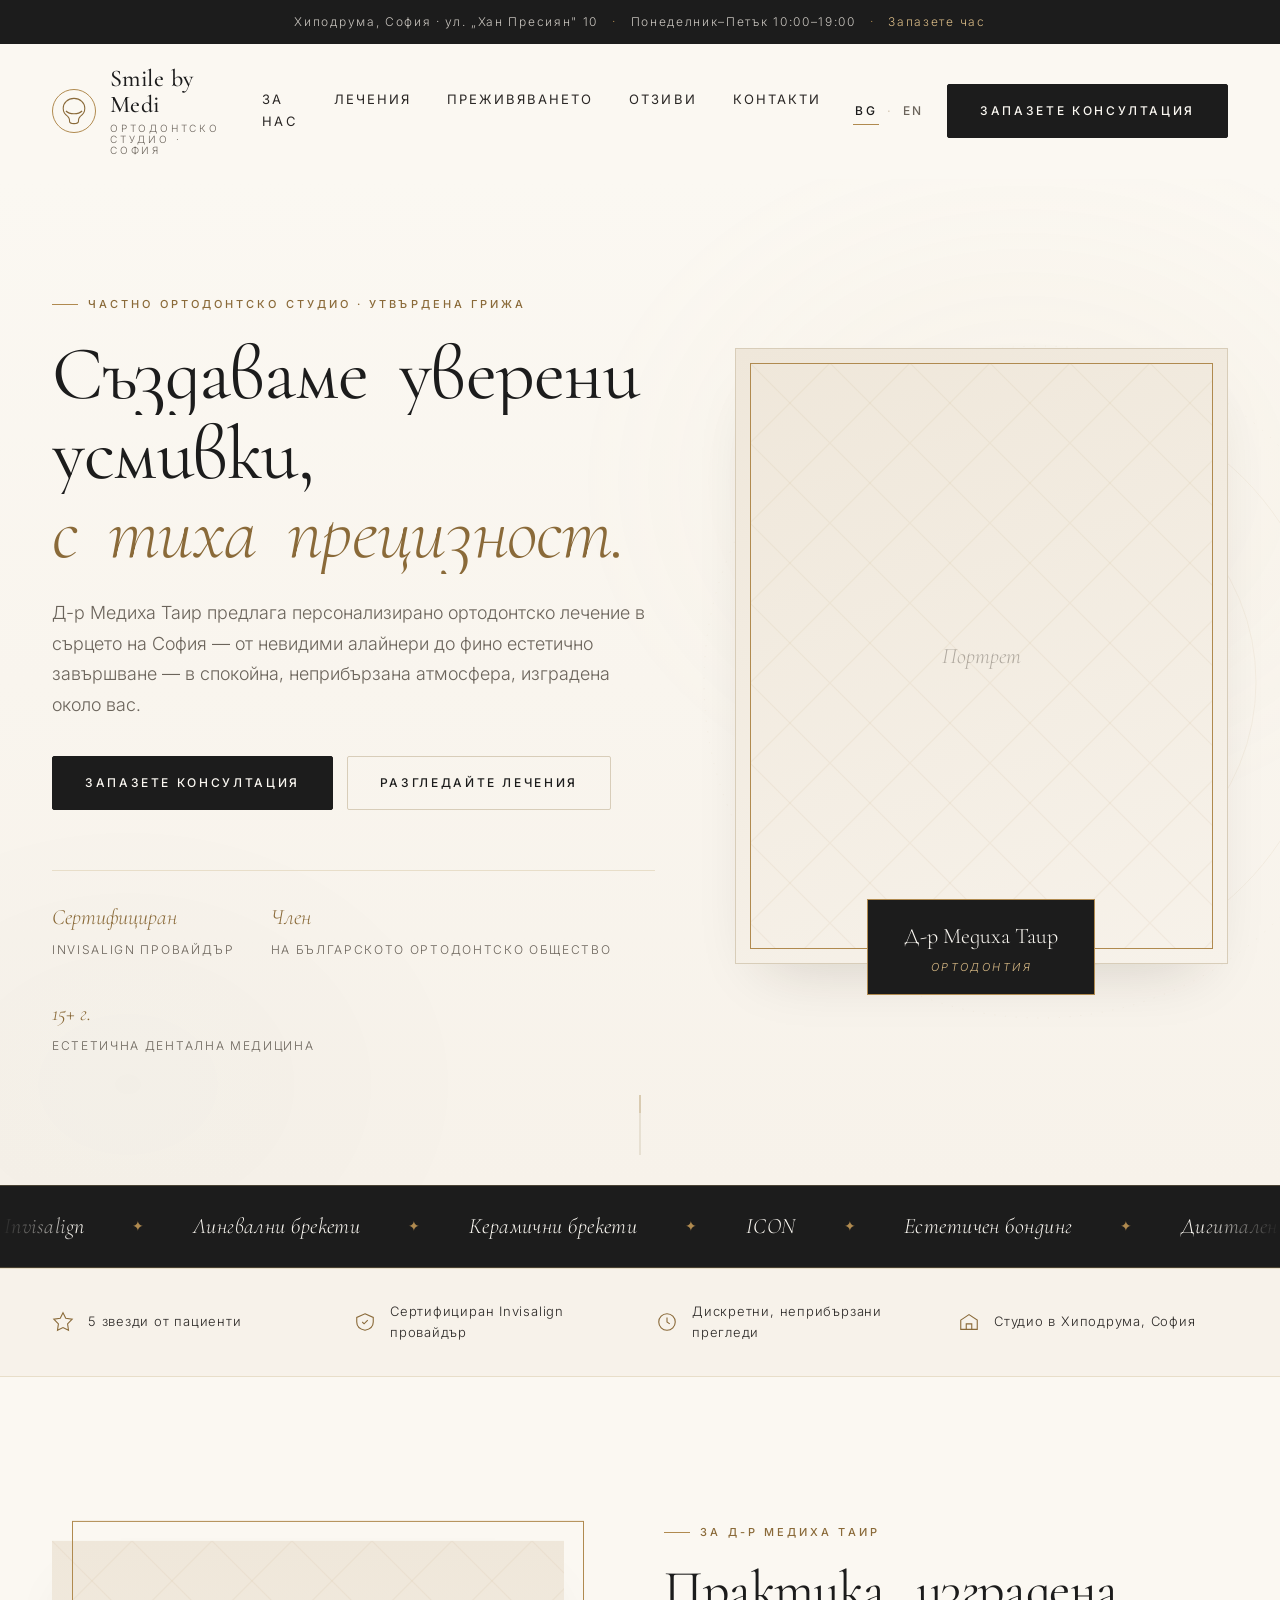
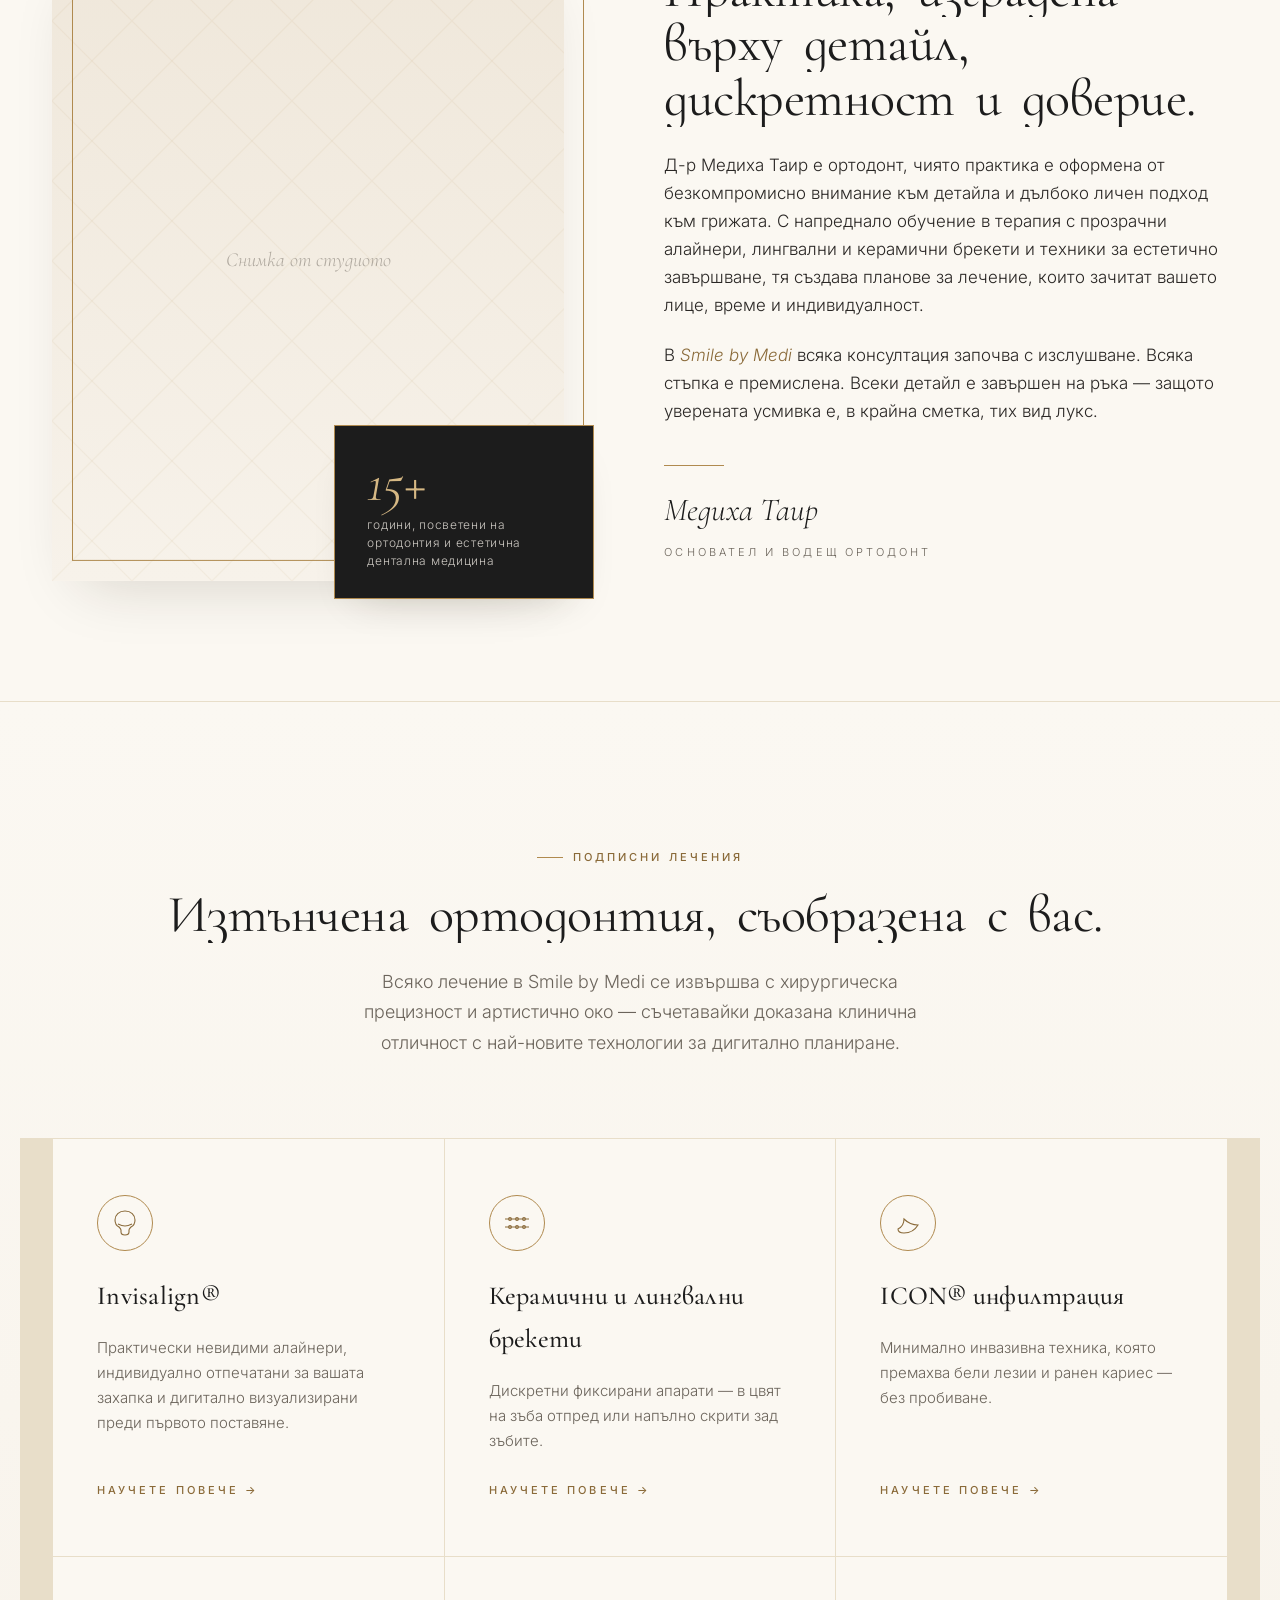
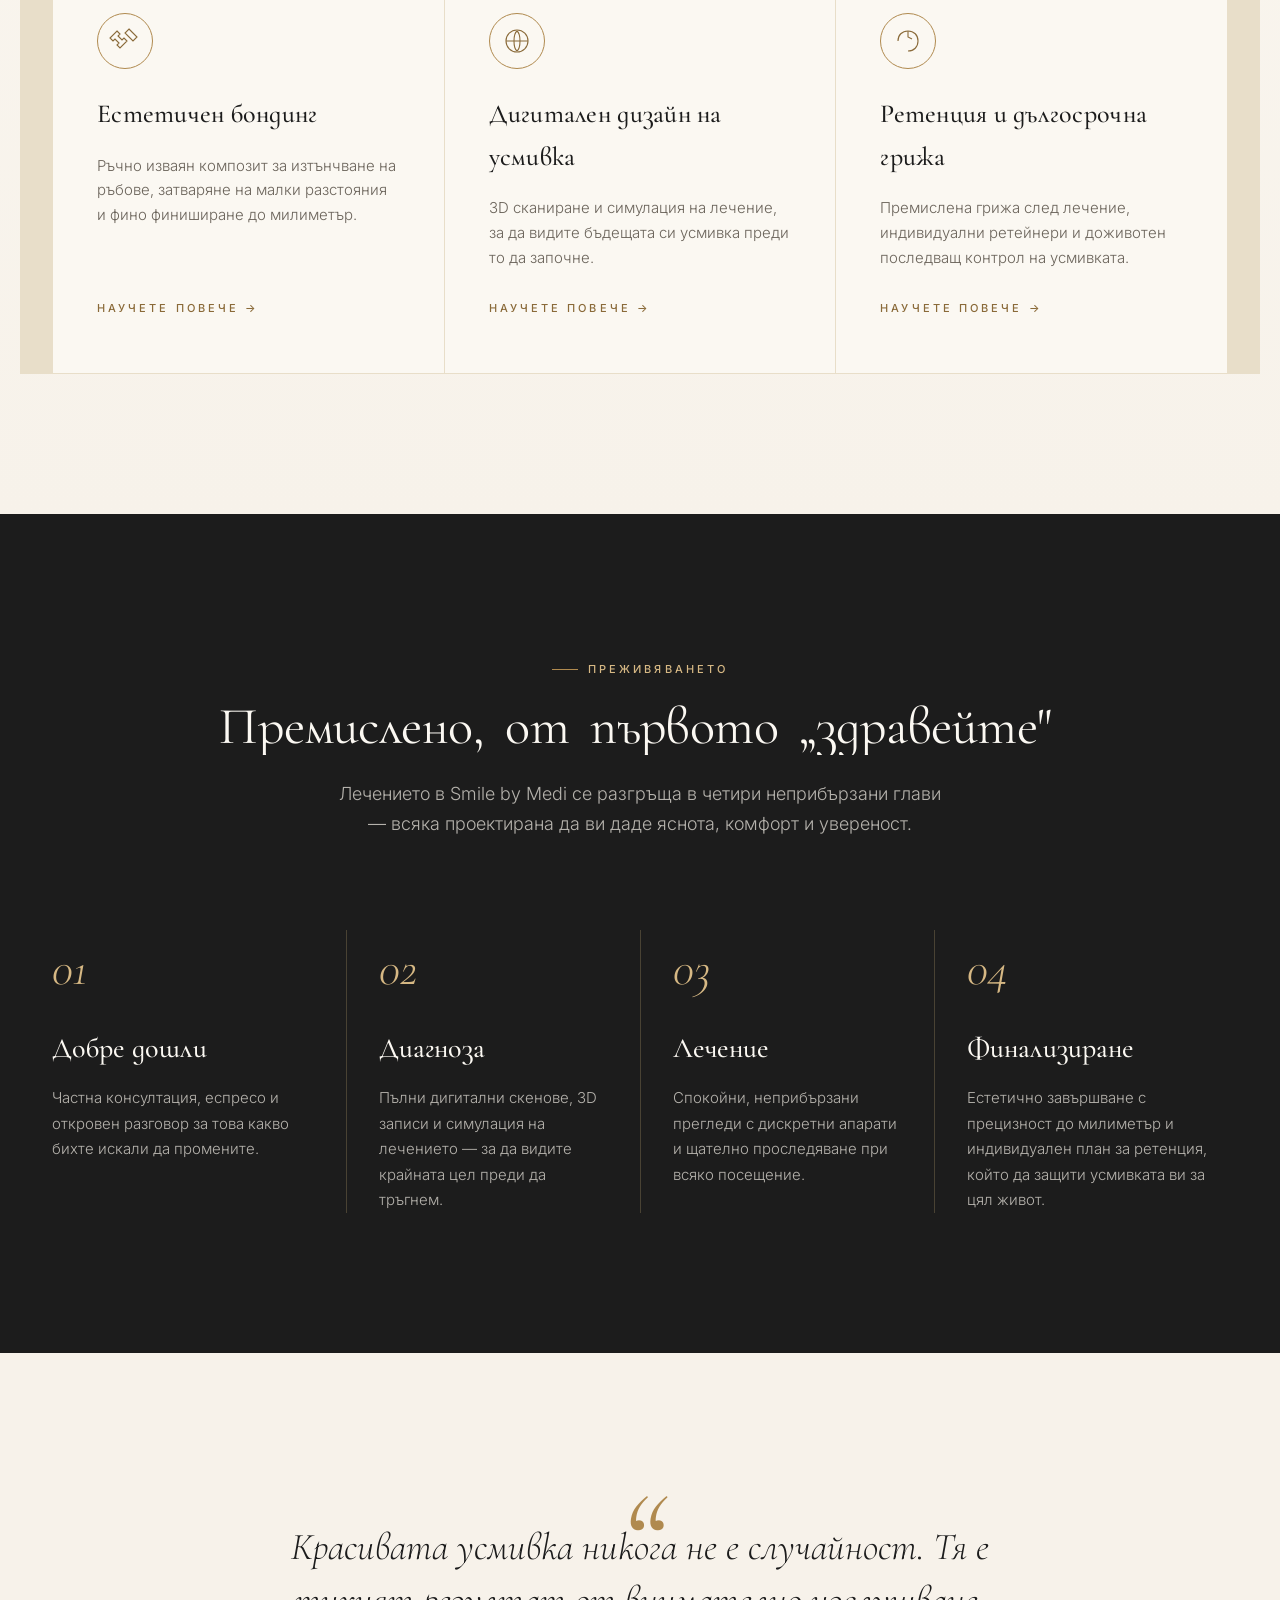
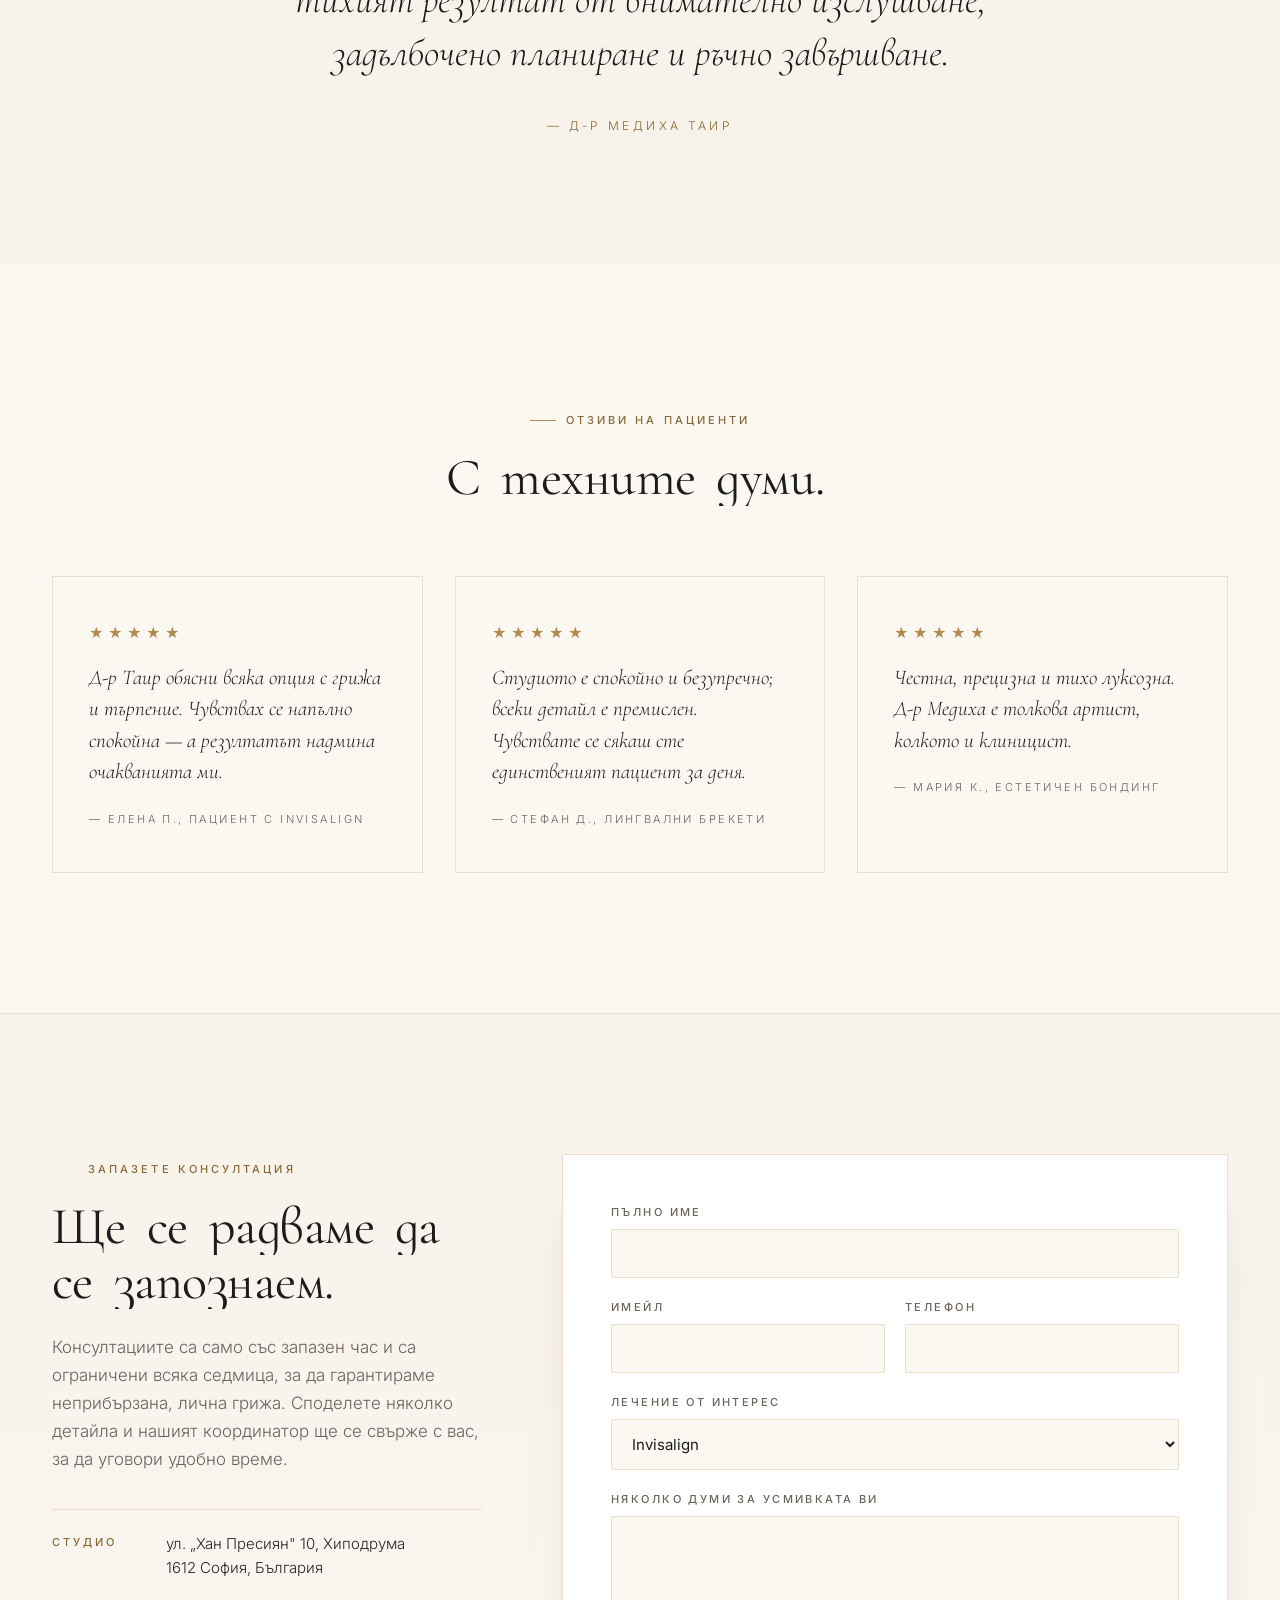
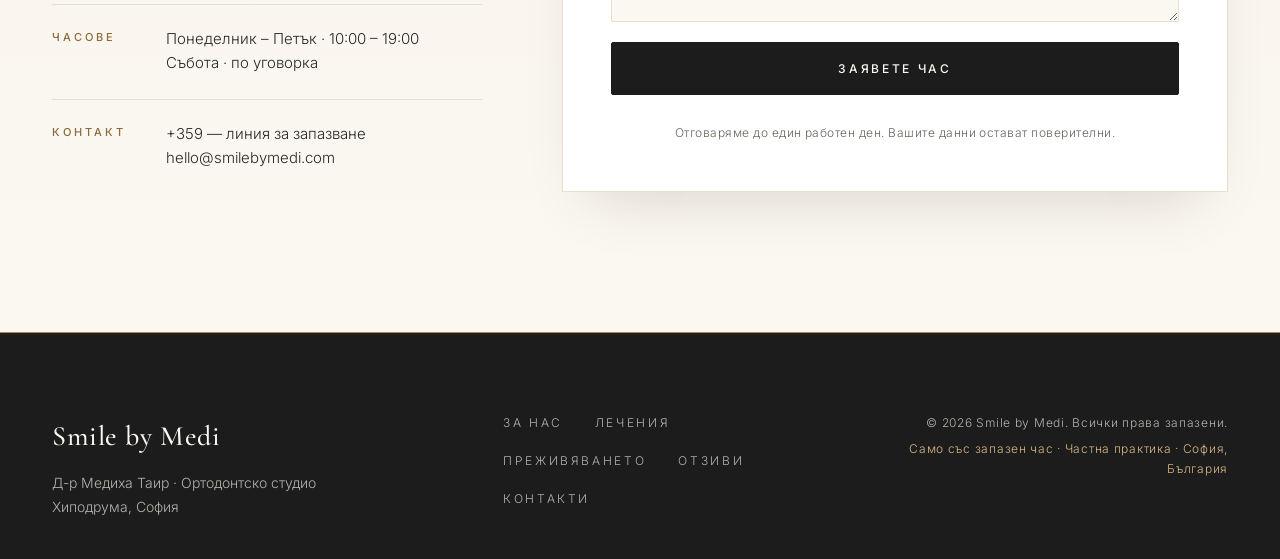
==== commit 5bcb14f0: "Add Bulgarian as default language with richer animation layer - Bulgarian (bg) is now the main index" ====
--- a/index.html
+++ b/index.html
@@ -1,55 +1,74 @@
 <!DOCTYPE html>
-<html lang="en">
+<html lang="bg">
 <head>
   <meta charset="UTF-8" />
   <meta name="viewport" content="width=device-width, initial-scale=1.0" />
-  <title>Smile By Medi — Dr. Mediha Tair, Orthodontist in Sofia</title>
-  <meta name="description" content="Bespoke orthodontic care by Dr. Mediha Tair in Sofia. Invisalign, lingual & ceramic braces, ICON and aesthetic finishing in a refined private studio." />
+  <title>Smile by Medi — Д-р Медиха Таир, Ортодонт в София</title>
+  <meta name="description" content="Персонализирана ортодонтска грижа от д-р Медиха Таир в София. Invisalign, лингвални и керамични брекети, ICON и естетична дентална медицина в изтънчено частно студио." />
   <link rel="preconnect" href="https://fonts.googleapis.com" />
   <link rel="preconnect" href="https://fonts.gstatic.com" crossorigin />
-  <link href="https://fonts.googleapis.com/css2?family=Cormorant+Garamond:wght@300;400;500;600&family=Inter:wght@300;400;500;600&display=swap" rel="stylesheet" />
+  <link href="https://fonts.googleapis.com/css2?family=Cormorant+Garamond:wght@300;400;500;600&family=Inter:wght@300;400;500;600&display=swap&subset=cyrillic" rel="stylesheet" />
   <link rel="stylesheet" href="styles.css" />
 </head>
-<body>
+<body class="is-loading">
+
+  <!-- Page-load curtain -->
+  <div class="curtain" aria-hidden="true">
+    <div class="curtain__top"></div>
+    <div class="curtain__bottom"></div>
+    <div class="curtain__mark">
+      <svg viewBox="0 0 40 40" width="48" height="48" fill="none" stroke="currentColor" stroke-width="1">
+        <path d="M20 6c-7 0-12 5-12 11 0 4 2 7 5 9 1 1 2 2 2 4v1c0 2 2 3 5 3s5-1 5-3v-1c0-2 1-3 2-4 3-2 5-5 5-9 0-6-5-11-12-11z"/>
+        <path d="M11 20c2 2 5 3 9 3s7-1 9-3"/>
+      </svg>
+    </div>
+  </div>
 
   <!-- Announcement bar -->
   <div class="announcement">
     <div class="container announcement__inner">
-      <span class="announcement__item">Hipodruma, Sofia · ул. „Хан Пресиян" 10</span>
+      <span class="announcement__item">Хиподрума, София · ул. „Хан Пресиян" 10</span>
       <span class="announcement__divider">·</span>
-      <span class="announcement__item">Mon–Fri 10:00–19:00</span>
+      <span class="announcement__item">Понеделник–Петък 10:00–19:00</span>
       <span class="announcement__divider">·</span>
-      <a class="announcement__item announcement__link" href="tel:+359">Call to schedule</a>
+      <a class="announcement__item announcement__link" href="tel:+359">Запазете час</a>
     </div>
   </div>
 
   <!-- Header -->
   <header class="header" id="siteHeader">
     <div class="container header__inner">
-      <a href="#" class="brand" aria-label="Smile By Medi home">
+      <a href="index.html" class="brand" aria-label="Smile by Medi — начало">
         <span class="brand__mark" aria-hidden="true">
           <svg viewBox="0 0 40 40" width="36" height="36" fill="none" stroke="currentColor" stroke-width="1.2">
             <path d="M20 6c-7 0-12 5-12 11 0 4 2 7 5 9 1 1 2 2 2 4v1c0 2 2 3 5 3s5-1 5-3v-1c0-2 1-3 2-4 3-2 5-5 5-9 0-6-5-11-12-11z"/>
-            <path d="M11 20c2 2 5 3 9 3s7-1 9-3" />
+            <path d="M11 20c2 2 5 3 9 3s7-1 9-3"/>
           </svg>
         </span>
         <span class="brand__text">
           <span class="brand__name">Smile by Medi</span>
-          <span class="brand__tagline">Orthodontic Studio · Sofia</span>
+          <span class="brand__tagline">Ортодонтско студио · София</span>
         </span>
       </a>
 
-      <nav class="nav" aria-label="Primary">
-        <a href="#about">About</a>
-        <a href="#services">Treatments</a>
-        <a href="#experience">The Experience</a>
-        <a href="#testimonials">Stories</a>
-        <a href="#contact">Contact</a>
+      <nav class="nav" aria-label="Основна навигация">
+        <a href="#about">За нас</a>
+        <a href="#services">Лечения</a>
+        <a href="#experience">Преживяването</a>
+        <a href="#testimonials">Отзиви</a>
+        <a href="#contact">Контакти</a>
       </nav>
 
-      <a href="#contact" class="btn btn--primary header__cta">Book a Consultation</a>
-
-      <button class="menu-toggle" aria-label="Open menu" aria-expanded="false">
+      <div class="header__actions">
+        <div class="lang" aria-label="Език">
+          <a href="index.html" class="is-active" aria-current="page">BG</a>
+          <span class="lang__sep">·</span>
+          <a href="en.html">EN</a>
+        </div>
+        <a href="#contact" class="btn btn--primary header__cta">Запазете консултация</a>
+      </div>
+
+      <button class="menu-toggle" aria-label="Отвори меню" aria-expanded="false">
         <span></span><span></span><span></span>
       </button>
     </div>
@@ -64,68 +83,90 @@
         <circle cx="300" cy="300" r="180" fill="none" stroke="currentColor" stroke-width="0.5"/>
         <circle cx="300" cy="300" r="120" fill="none" stroke="currentColor" stroke-width="0.5"/>
       </svg>
+      <svg class="hero__ornament hero__ornament--alt" viewBox="0 0 600 600" aria-hidden="true">
+        <circle cx="300" cy="300" r="280" fill="none" stroke="currentColor" stroke-width="0.4" stroke-dasharray="1 8"/>
+      </svg>
     </div>
 
     <div class="container hero__inner">
-      <div class="hero__copy reveal">
-        <span class="eyebrow">Private Orthodontic Studio · Established Care</span>
-        <h1 class="display">
-          Crafting confident smiles,<br/>
-          <em>with quiet precision.</em>
+      <div class="hero__copy">
+        <span class="eyebrow reveal">Частно ортодонтско студио · Утвърдена грижа</span>
+        <h1 class="display split-reveal" data-split>
+          Създаваме уверени усмивки,<br/>
+          <em>с тиха прецизност.</em>
         </h1>
-        <p class="lede">
-          Dr. Mediha Tair offers bespoke orthodontic treatment in the heart of Sofia —
-          from invisible aligners to refined aesthetic finishing — delivered in a calm,
-          unhurried setting designed around you.
-        </p>
-        <div class="hero__cta">
-          <a href="#contact" class="btn btn--primary">Reserve Your Consultation</a>
-          <a href="#services" class="btn btn--ghost">Explore Treatments</a>
-        </div>
-        <ul class="hero__marks" aria-label="Credentials">
-          <li><span>Certified</span> Invisalign Provider</li>
-          <li><span>Member</span> Bulgarian Orthodontic Society</li>
-          <li><span>15+ yrs</span> Aesthetic Dentistry</li>
+        <p class="lede reveal" data-delay="400">
+          Д-р Медиха Таир предлага персонализирано ортодонтско лечение в сърцето
+          на София — от невидими алайнери до фино естетично завършване — в спокойна,
+          неприбързана атмосфера, изградена около вас.
+        </p>
+        <div class="hero__cta reveal" data-delay="500">
+          <a href="#contact" class="btn btn--primary">Запазете консултация</a>
+          <a href="#services" class="btn btn--ghost">Разгледайте лечения</a>
+        </div>
+        <ul class="hero__marks reveal" data-delay="600" aria-label="Квалификации">
+          <li><span>Сертифициран</span> Invisalign провайдър</li>
+          <li><span>Член</span> на Българското ортодонтско общество</li>
+          <li><span>15+ г.</span> естетична дентална медицина</li>
         </ul>
       </div>
 
-      <div class="hero__portrait reveal" aria-hidden="true">
-        <!-- Placeholder for hero portrait. Replace with editorial photo of Dr. Tair or studio. -->
+      <div class="hero__portrait reveal" data-delay="300" data-parallax="0.08">
         <div class="portrait-frame">
           <div class="portrait-frame__inner">
-            <span class="portrait-frame__label">Portrait</span>
+            <span class="portrait-frame__label">Портрет</span>
           </div>
           <div class="portrait-frame__plate">
-            <span>Dr. Mediha Tair</span>
-            <em>DDS, Orthodontics</em>
+            <span>Д-р Медиха Таир</span>
+            <em>Ортодонтия</em>
           </div>
         </div>
       </div>
     </div>
 
-    <a href="#about" class="hero__scroll" aria-label="Scroll to about">
+    <a href="#about" class="hero__scroll" aria-label="Към секцията 'За нас'">
       <span></span>
     </a>
   </section>
+
+  <!-- Marquee strip -->
+  <div class="marquee" aria-hidden="true">
+    <div class="marquee__track">
+      <span>Invisalign</span><span class="marquee__dot">✦</span>
+      <span>Лингвални брекети</span><span class="marquee__dot">✦</span>
+      <span>Керамични брекети</span><span class="marquee__dot">✦</span>
+      <span>ICON</span><span class="marquee__dot">✦</span>
+      <span>Естетичен бондинг</span><span class="marquee__dot">✦</span>
+      <span>Дигитален дизайн на усмивка</span><span class="marquee__dot">✦</span>
+      <span>Хиподрума · София</span><span class="marquee__dot">✦</span>
+      <span>Invisalign</span><span class="marquee__dot">✦</span>
+      <span>Лингвални брекети</span><span class="marquee__dot">✦</span>
+      <span>Керамични брекети</span><span class="marquee__dot">✦</span>
+      <span>ICON</span><span class="marquee__dot">✦</span>
+      <span>Естетичен бондинг</span><span class="marquee__dot">✦</span>
+      <span>Дигитален дизайн на усмивка</span><span class="marquee__dot">✦</span>
+      <span>Хиподрума · София</span><span class="marquee__dot">✦</span>
+    </div>
+  </div>
 
   <!-- Trust strip -->
   <section class="trust">
     <div class="container trust__inner">
-      <div class="trust__item">
+      <div class="trust__item reveal">
         <svg viewBox="0 0 24 24" width="22" height="22" fill="none" stroke="currentColor" stroke-width="1.2"><path d="M12 2l3 6 7 1-5 5 1 7-6-3-6 3 1-7-5-5 7-1z"/></svg>
-        <span>5-star patient experience</span>
-      </div>
-      <div class="trust__item">
+        <span>5 звезди от пациенти</span>
+      </div>
+      <div class="trust__item reveal" data-delay="100">
         <svg viewBox="0 0 24 24" width="22" height="22" fill="none" stroke="currentColor" stroke-width="1.2"><path d="M12 3l9 4v5c0 5-4 8-9 9-5-1-9-4-9-9V7l9-4z"/><path d="M9 12l2 2 4-4"/></svg>
-        <span>Certified Invisalign provider</span>
-      </div>
-      <div class="trust__item">
+        <span>Сертифициран Invisalign провайдър</span>
+      </div>
+      <div class="trust__item reveal" data-delay="200">
         <svg viewBox="0 0 24 24" width="22" height="22" fill="none" stroke="currentColor" stroke-width="1.2"><circle cx="12" cy="12" r="9"/><path d="M12 7v5l3 2"/></svg>
-        <span>Discreet, unhurried appointments</span>
-      </div>
-      <div class="trust__item">
+        <span>Дискретни, неприбързани прегледи</span>
+      </div>
+      <div class="trust__item reveal" data-delay="300">
         <svg viewBox="0 0 24 24" width="22" height="22" fill="none" stroke="currentColor" stroke-width="1.2"><path d="M3 10l9-6 9 6v10H3z"/><path d="M9 20v-6h6v6"/></svg>
-        <span>Studio in Hipodruma, Sofia</span>
+        <span>Студио в Хиподрума, София</span>
       </div>
     </div>
   </section>
@@ -134,37 +175,37 @@
   <section class="about" id="about">
     <div class="container about__inner">
       <div class="about__media reveal">
-        <div class="about__frame">
+        <div class="about__frame" data-parallax="0.05">
           <div class="about__frame-inner">
-            <span class="frame-label">Studio Photograph</span>
+            <span class="frame-label">Снимка от студиото</span>
           </div>
         </div>
         <div class="about__chip">
-          <span class="about__chip-num">15+</span>
-          <span class="about__chip-text">years dedicated to orthodontics &amp; aesthetic dental medicine</span>
-        </div>
-      </div>
-
-      <div class="about__copy reveal">
-        <span class="eyebrow">About Dr. Mediha Tair</span>
-        <h2 class="display display--md">A practice built on detail, discretion and trust.</h2>
-        <p>
-          Dr. Mediha Tair is an orthodontist whose practice is shaped by an unwavering
-          attention to detail and a deeply personal approach to care. With advanced
-          training in clear-aligner therapy, lingual and ceramic braces, and aesthetic
-          finishing techniques, she designs treatment plans that respect your face,
-          your time and your individuality.
-        </p>
-        <p>
-          At <em>Smile by Medi</em>, every consultation begins with listening. Each
-          step is considered. Every detail is finished by hand — because a confident
-          smile is, ultimately, a quiet form of luxury.
-        </p>
-
-        <div class="signature">
+          <span class="about__chip-num" data-count-to="15" data-suffix="+">0</span>
+          <span class="about__chip-text">години, посветени на ортодонтия и естетична дентална медицина</span>
+        </div>
+      </div>
+
+      <div class="about__copy">
+        <span class="eyebrow reveal">За д-р Медиха Таир</span>
+        <h2 class="display display--md split-reveal" data-split>Практика, изградена върху детайл, дискретност и доверие.</h2>
+        <p class="reveal" data-delay="200">
+          Д-р Медиха Таир е ортодонт, чиято практика е оформена от безкомпромисно
+          внимание към детайла и дълбоко личен подход към грижата. С напреднало
+          обучение в терапия с прозрачни алайнери, лингвални и керамични брекети
+          и техники за естетично завършване, тя създава планове за лечение, които
+          зачитат вашето лице, време и индивидуалност.
+        </p>
+        <p class="reveal" data-delay="350">
+          В <em>Smile by Medi</em> всяка консултация започва с изслушване. Всяка стъпка е
+          премислена. Всеки детайл е завършен на ръка — защото уверената усмивка
+          е, в крайна сметка, тих вид лукс.
+        </p>
+
+        <div class="signature reveal" data-delay="500">
           <span class="signature__line"></span>
-          <span class="signature__name">Mediha Tair</span>
-          <span class="signature__title">Founder &amp; Lead Orthodontist</span>
+          <span class="signature__name">Медиха Таир</span>
+          <span class="signature__title">Основател и водещ ортодонт</span>
         </div>
       </div>
     </div>
@@ -173,18 +214,18 @@
   <!-- Services -->
   <section class="services" id="services">
     <div class="container services__head">
-      <span class="eyebrow">Signature Treatments</span>
-      <h2 class="display display--md">Refined orthodontics, tailored to you.</h2>
-      <p class="section-lede">
-        Each treatment at Smile by Medi is carried out with surgical precision and
-        an artist's eye — combining proven clinical excellence with the latest
-        digital planning technologies.
+      <span class="eyebrow reveal">Подписни лечения</span>
+      <h2 class="display display--md split-reveal" data-split>Изтънчена ортодонтия, съобразена с вас.</h2>
+      <p class="section-lede reveal" data-delay="300">
+        Всяко лечение в Smile by Medi се извършва с хирургическа прецизност и артистично
+        око — съчетавайки доказана клинична отличност с най-новите технологии за
+        дигитално планиране.
       </p>
     </div>
 
-    <div class="container services__grid">
-
-      <article class="service reveal">
+    <div class="container services__grid stagger">
+
+      <article class="service">
         <div class="service__icon" aria-hidden="true">
           <svg viewBox="0 0 32 32" width="32" height="32" fill="none" stroke="currentColor" stroke-width="1.1">
             <path d="M16 4c-6 0-10 4-10 9 0 3 2 6 4 7 1 1 2 2 2 3v2c0 2 2 3 4 3s4-1 4-3v-2c0-1 1-2 2-3 2-1 4-4 4-7 0-5-4-9-10-9z"/>
@@ -192,11 +233,11 @@
           </svg>
         </div>
         <h3>Invisalign®</h3>
-        <p>Virtually invisible aligners, custom-printed for your bite and digitally previewed before your first try-in.</p>
-        <a href="#contact" class="service__link">Discuss Invisalign →</a>
-      </article>
-
-      <article class="service reveal">
+        <p>Практически невидими алайнери, индивидуално отпечатани за вашата захапка и дигитално визуализирани преди първото поставяне.</p>
+        <a href="#contact" class="service__link">Научете повече →</a>
+      </article>
+
+      <article class="service">
         <div class="service__icon" aria-hidden="true">
           <svg viewBox="0 0 32 32" width="32" height="32" fill="none" stroke="currentColor" stroke-width="1.1">
             <path d="M4 12h24M4 20h24"/>
@@ -204,56 +245,56 @@
             <circle cx="9" cy="20" r="1.4"/><circle cx="16" cy="20" r="1.4"/><circle cx="23" cy="20" r="1.4"/>
           </svg>
         </div>
-        <h3>Ceramic &amp; Lingual Braces</h3>
-        <p>Discreet fixed appliances — tooth-toned ceramic on the front, or fully concealed behind the teeth.</p>
-        <a href="#contact" class="service__link">Discuss Braces →</a>
-      </article>
-
-      <article class="service reveal">
+        <h3>Керамични и лингвални брекети</h3>
+        <p>Дискретни фиксирани апарати — в цвят на зъба отпред или напълно скрити зад зъбите.</p>
+        <a href="#contact" class="service__link">Научете повече →</a>
+      </article>
+
+      <article class="service">
         <div class="service__icon" aria-hidden="true">
           <svg viewBox="0 0 32 32" width="32" height="32" fill="none" stroke="currentColor" stroke-width="1.1">
             <path d="M6 22c4-2 6-6 6-10 4 4 8 6 14 6-3 5-8 8-14 8-3 0-6-1-6-4z"/>
           </svg>
         </div>
-        <h3>ICON® Resin Infiltration</h3>
-        <p>A minimally-invasive technique that erases white-spot lesions and early decay — without drilling.</p>
-        <a href="#contact" class="service__link">Discuss ICON →</a>
-      </article>
-
-      <article class="service reveal">
+        <h3>ICON® инфилтрация</h3>
+        <p>Минимално инвазивна техника, която премахва бели лезии и ранен кариес — без пробиване.</p>
+        <a href="#contact" class="service__link">Научете повече →</a>
+      </article>
+
+      <article class="service">
         <div class="service__icon" aria-hidden="true">
           <svg viewBox="0 0 32 32" width="32" height="32" fill="none" stroke="currentColor" stroke-width="1.1">
             <path d="M8 6l3 3-2 2 4 4 2-2 3 3-7 7-3-3 2-2-4-4-2 2-3-3z"/>
             <path d="M20 4l8 8-4 4-8-8z"/>
           </svg>
         </div>
-        <h3>Aesthetic Bonding</h3>
-        <p>Hand-sculpted composite to refine edges, close small gaps and finish your smile with sub-millimetre care.</p>
-        <a href="#contact" class="service__link">Discuss Bonding →</a>
-      </article>
-
-      <article class="service reveal">
+        <h3>Естетичен бондинг</h3>
+        <p>Ръчно изваян композит за изтънчване на ръбове, затваряне на малки разстояния и фино финиширане до милиметър.</p>
+        <a href="#contact" class="service__link">Научете повече →</a>
+      </article>
+
+      <article class="service">
         <div class="service__icon" aria-hidden="true">
           <svg viewBox="0 0 32 32" width="32" height="32" fill="none" stroke="currentColor" stroke-width="1.1">
             <circle cx="16" cy="16" r="11"/>
             <path d="M16 6c4 3 4 17 0 20M16 6c-4 3-4 17 0 20M5 16h22"/>
           </svg>
         </div>
-        <h3>Digital Smile Design</h3>
-        <p>3D scanning and treatment simulation, so you can preview your future smile before treatment begins.</p>
-        <a href="#contact" class="service__link">Preview Your Smile →</a>
-      </article>
-
-      <article class="service reveal">
+        <h3>Дигитален дизайн на усмивка</h3>
+        <p>3D сканиране и симулация на лечение, за да видите бъдещата си усмивка преди то да започне.</p>
+        <a href="#contact" class="service__link">Научете повече →</a>
+      </article>
+
+      <article class="service">
         <div class="service__icon" aria-hidden="true">
           <svg viewBox="0 0 32 32" width="32" height="32" fill="none" stroke="currentColor" stroke-width="1.1">
             <path d="M6 16c0-6 4-10 10-10s10 4 10 10-4 10-10 10"/>
             <path d="M16 6v6l4 2"/>
           </svg>
         </div>
-        <h3>Retention &amp; Long-term Care</h3>
-        <p>Considered after-care, custom retainers and lifelong follow-up to protect the smile we've built together.</p>
-        <a href="#contact" class="service__link">Discuss Retention →</a>
+        <h3>Ретенция и дългосрочна грижа</h3>
+        <p>Премислена грижа след лечение, индивидуални ретейнери и доживотен последващ контрол на усмивката.</p>
+        <a href="#contact" class="service__link">Научете повече →</a>
       </article>
 
     </div>
@@ -263,34 +304,34 @@
   <section class="experience" id="experience">
     <div class="container experience__inner">
       <div class="experience__head">
-        <span class="eyebrow">The Experience</span>
-        <h2 class="display display--md">Considered, from the first hello.</h2>
-        <p class="section-lede">
-          Treatment at Smile by Medi unfolds across four unhurried chapters —
-          each designed to give you clarity, comfort and confidence.
-        </p>
-      </div>
-
-      <ol class="experience__steps">
-        <li class="step reveal">
+        <span class="eyebrow reveal">Преживяването</span>
+        <h2 class="display display--md split-reveal" data-split>Премислено, от първото „здравейте"</h2>
+        <p class="section-lede reveal" data-delay="300">
+          Лечението в Smile by Medi се разгръща в четири неприбързани глави —
+          всяка проектирана да ви даде яснота, комфорт и увереност.
+        </p>
+      </div>
+
+      <ol class="experience__steps stagger">
+        <li class="step">
           <span class="step__num">01</span>
-          <h3>Welcome</h3>
-          <p>A private consultation, an espresso, and an honest conversation about what you'd like to change.</p>
+          <h3>Добре дошли</h3>
+          <p>Частна консултация, еспресо и откровен разговор за това какво бихте искали да промените.</p>
         </li>
-        <li class="step reveal">
+        <li class="step">
           <span class="step__num">02</span>
-          <h3>Diagnosis</h3>
-          <p>Full digital scans, 3D records and a treatment simulation — so you see the destination before we set out.</p>
+          <h3>Диагноза</h3>
+          <p>Пълни дигитални скенове, 3D записи и симулация на лечението — за да видите крайната цел преди да тръгнем.</p>
         </li>
-        <li class="step reveal">
+        <li class="step">
           <span class="step__num">03</span>
-          <h3>Treatment</h3>
-          <p>Calm, unhurried appointments with discreet appliances and meticulous follow-through at every visit.</p>
+          <h3>Лечение</h3>
+          <p>Спокойни, неприбързани прегледи с дискретни апарати и щателно проследяване при всяко посещение.</p>
         </li>
-        <li class="step reveal">
+        <li class="step">
           <span class="step__num">04</span>
-          <h3>Refinement</h3>
-          <p>Sub-millimetre aesthetic finishing and a tailored retention plan to protect your smile for life.</p>
+          <h3>Финализиране</h3>
+          <p>Естетично завършване с прецизност до милиметър и индивидуален план за ретенция, който да защити усмивката ви за цял живот.</p>
         </li>
       </ol>
     </div>
@@ -302,10 +343,10 @@
       <blockquote class="reveal">
         <span class="quote__mark" aria-hidden="true">&ldquo;</span>
         <p>
-          A beautiful smile is never an accident. It is the quiet result of
-          listening carefully, planning thoroughly, and finishing by hand.
-        </p>
-        <cite>— Dr. Mediha Tair</cite>
+          Красивата усмивка никога не е случайност. Тя е тихият резултат от
+          внимателно изслушване, задълбочено планиране и ръчно завършване.
+        </p>
+        <cite>— Д-р Медиха Таир</cite>
       </blockquote>
     </div>
   </section>
@@ -313,35 +354,36 @@
   <!-- Testimonials -->
   <section class="testimonials" id="testimonials">
     <div class="container testimonials__head">
-      <span class="eyebrow">Patient Stories</span>
-      <h2 class="display display--md">In their own words.</h2>
-    </div>
-
-    <div class="container testimonials__grid">
-      <figure class="testimonial reveal">
-        <div class="stars" aria-label="5 out of 5">★★★★★</div>
+      <span class="eyebrow reveal">Отзиви на пациенти</span>
+      <h2 class="display display--md split-reveal" data-split>С техните думи.</h2>
+    </div>
+
+    <div class="container testimonials__grid stagger">
+      <figure class="testimonial">
+        <div class="stars" aria-label="5 от 5">★★★★★</div>
         <blockquote>
-          Dr. Tair explained every option with care and patience.
-          I felt completely at ease — and the result is beyond what I had imagined.
+          Д-р Таир обясни всяка опция с грижа и търпение. Чувствах се напълно
+          спокойна — а резултатът надмина очакванията ми.
         </blockquote>
-        <figcaption>— Elena P., Invisalign patient</figcaption>
+        <figcaption>— Елена П., пациент с Invisalign</figcaption>
       </figure>
 
-      <figure class="testimonial reveal">
-        <div class="stars" aria-label="5 out of 5">★★★★★</div>
+      <figure class="testimonial">
+        <div class="stars" aria-label="5 от 5">★★★★★</div>
         <blockquote>
-          The studio is calm and immaculate; every detail is considered.
-          You feel you are the only patient that day.
+          Студиото е спокойно и безупречно; всеки детайл е премислен. Чувствате
+          се сякаш сте единственият пациент за деня.
         </blockquote>
-        <figcaption>— Stefan D., Lingual braces</figcaption>
+        <figcaption>— Стефан Д., лингвални брекети</figcaption>
       </figure>
 
-      <figure class="testimonial reveal">
-        <div class="stars" aria-label="5 out of 5">★★★★★</div>
+      <figure class="testimonial">
+        <div class="stars" aria-label="5 от 5">★★★★★</div>
         <blockquote>
-          Honest, precise, and quietly luxurious. Dr. Mediha is an artist as much as a clinician.
+          Честна, прецизна и тихо луксозна. Д-р Медиха е толкова артист, колкото
+          и клиницист.
         </blockquote>
-        <figcaption>— Maria K., Aesthetic bonding</figcaption>
+        <figcaption>— Мария К., естетичен бондинг</figcaption>
       </figure>
     </div>
   </section>
@@ -350,61 +392,61 @@
   <section class="contact" id="contact">
     <div class="container contact__inner">
       <div class="contact__copy reveal">
-        <span class="eyebrow">Reserve Your Consultation</span>
-        <h2 class="display display--md">We would be delighted to meet you.</h2>
+        <span class="eyebrow">Запазете консултация</span>
+        <h2 class="display display--md split-reveal" data-split>Ще се радваме да се запознаем.</h2>
         <p>
-          Consultations are by appointment only and limited each week to ensure
-          unhurried, personal care. Share a few details and our studio coordinator
-          will reach out to arrange a time that suits you.
+          Консултациите са само със запазен час и са ограничени всяка седмица,
+          за да гарантираме неприбързана, лична грижа. Споделете няколко детайла
+          и нашият координатор ще се свърже с вас, за да уговори удобно време.
         </p>
 
         <ul class="contact__details">
           <li>
-            <span class="contact__label">Studio</span>
-            <span>ул. „Хан Пресиян" 10, Хиподрума<br/>1612 Sofia, Bulgaria</span>
+            <span class="contact__label">Студио</span>
+            <span>ул. „Хан Пресиян" 10, Хиподрума<br/>1612 София, България</span>
           </li>
           <li>
-            <span class="contact__label">Hours</span>
-            <span>Monday – Friday · 10:00 – 19:00<br/>Saturday · by appointment</span>
+            <span class="contact__label">Часове</span>
+            <span>Понеделник – Петък · 10:00 – 19:00<br/>Събота · по уговорка</span>
           </li>
           <li>
-            <span class="contact__label">Contact</span>
-            <span><a href="tel:+359">+359 — request line</a><br/><a href="mailto:hello@smilebymedi.com">hello@smilebymedi.com</a></span>
+            <span class="contact__label">Контакт</span>
+            <span><a href="tel:+359">+359 — линия за запазване</a><br/><a href="mailto:hello@smilebymedi.com">hello@smilebymedi.com</a></span>
           </li>
         </ul>
       </div>
 
-      <form class="contact__form reveal" novalidate>
+      <form class="contact__form reveal" data-delay="200" novalidate>
         <div class="field">
-          <label for="name">Full name</label>
+          <label for="name">Пълно име</label>
           <input id="name" name="name" type="text" autocomplete="name" required />
         </div>
         <div class="field-row">
           <div class="field">
-            <label for="email">Email</label>
+            <label for="email">Имейл</label>
             <input id="email" name="email" type="email" autocomplete="email" required />
           </div>
           <div class="field">
-            <label for="phone">Phone</label>
+            <label for="phone">Телефон</label>
             <input id="phone" name="phone" type="tel" autocomplete="tel" />
           </div>
         </div>
         <div class="field">
-          <label for="interest">Treatment of interest</label>
+          <label for="interest">Лечение от интерес</label>
           <select id="interest" name="interest">
             <option>Invisalign</option>
-            <option>Ceramic or lingual braces</option>
-            <option>ICON resin infiltration</option>
-            <option>Aesthetic bonding</option>
-            <option>Not sure — please advise</option>
+            <option>Керамични или лингвални брекети</option>
+            <option>ICON инфилтрация</option>
+            <option>Естетичен бондинг</option>
+            <option>Не съм сигурен/а — моля, посъветвайте</option>
           </select>
         </div>
         <div class="field">
-          <label for="message">A few words about your smile</label>
+          <label for="message">Няколко думи за усмивката ви</label>
           <textarea id="message" name="message" rows="4"></textarea>
         </div>
-        <button type="submit" class="btn btn--primary btn--block">Request an Appointment</button>
-        <p class="form-note">We respond within one business day. Your details remain private.</p>
+        <button type="submit" class="btn btn--primary btn--block">Заявете час</button>
+        <p class="form-note" data-thanks="Благодарим Ви — ще се свържем скоро">Отговаряме до един работен ден. Вашите данни остават поверителни.</p>
       </form>
     </div>
   </section>
@@ -414,20 +456,20 @@
     <div class="container footer__inner">
       <div class="footer__brand">
         <span class="brand__name">Smile by Medi</span>
-        <p>Dr. Mediha Tair · Orthodontic Studio<br/>Hipodruma, Sofia</p>
-      </div>
-
-      <nav class="footer__nav" aria-label="Footer">
-        <a href="#about">About</a>
-        <a href="#services">Treatments</a>
-        <a href="#experience">Experience</a>
-        <a href="#testimonials">Stories</a>
-        <a href="#contact">Contact</a>
+        <p>Д-р Медиха Таир · Ортодонтско студио<br/>Хиподрума, София</p>
+      </div>
+
+      <nav class="footer__nav" aria-label="Долна навигация">
+        <a href="#about">За нас</a>
+        <a href="#services">Лечения</a>
+        <a href="#experience">Преживяването</a>
+        <a href="#testimonials">Отзиви</a>
+        <a href="#contact">Контакти</a>
       </nav>
 
       <div class="footer__meta">
-        <p>© <span id="year"></span> Smile by Medi. All rights reserved.</p>
-        <p class="footer__fineprint">By appointment · Private practice · Sofia, Bulgaria</p>
+        <p>© <span id="year"></span> Smile by Medi. Всички права запазени.</p>
+        <p class="footer__fineprint">Само със запазен час · Частна практика · София, България</p>
       </div>
     </div>
   </footer>
--- a/styles.css
+++ b/styles.css
@@ -930,3 +930,291 @@
 .menu-open .menu-toggle span:nth-child(1) { transform: translateY(6px) rotate(45deg); }
 .menu-open .menu-toggle span:nth-child(2) { opacity: 0; }
 .menu-open .menu-toggle span:nth-child(3) { transform: translateY(-6px) rotate(-45deg); }
+
+/* ================================================================
+   Enhanced animations
+   ================================================================ */
+
+/* Page-load curtain */
+.curtain {
+  position: fixed; inset: 0; z-index: 100;
+  pointer-events: none;
+  display: flex; flex-direction: column;
+}
+.curtain__top, .curtain__bottom {
+  flex: 1;
+  background: var(--charcoal);
+  transition: transform 1.1s cubic-bezier(.77,0,.18,1);
+}
+.curtain__top { transform-origin: top; }
+.curtain__bottom { transform-origin: bottom; }
+.curtain__mark {
+  position: absolute;
+  top: 50%; left: 50%;
+  transform: translate(-50%, -50%);
+  color: var(--gold-soft);
+  opacity: 0;
+  transition: opacity 0.5s ease 0.2s;
+  z-index: 1;
+}
+.curtain__mark svg { animation: mark-pulse 2.4s ease-in-out infinite; }
+@keyframes mark-pulse {
+  0%, 100% { opacity: 1; transform: scale(1); }
+  50% { opacity: 0.5; transform: scale(0.95); }
+}
+.is-loading .curtain__mark { opacity: 1; }
+body:not(.is-loading) .curtain__top { transform: scaleY(0); }
+body:not(.is-loading) .curtain__bottom { transform: scaleY(0); }
+body:not(.is-loading) .curtain { transition-delay: 0.6s; pointer-events: none; }
+body:not(.is-loading) .curtain__mark { opacity: 0; transition-delay: 0s; }
+
+/* Lock scroll while curtain is up */
+.is-loading { overflow: hidden; }
+
+/* Reveal delays */
+.reveal[data-delay="100"].is-visible { transition-delay: 0.10s; }
+.reveal[data-delay="200"].is-visible { transition-delay: 0.20s; }
+.reveal[data-delay="300"].is-visible { transition-delay: 0.30s; }
+.reveal[data-delay="350"].is-visible { transition-delay: 0.35s; }
+.reveal[data-delay="400"].is-visible { transition-delay: 0.40s; }
+.reveal[data-delay="500"].is-visible { transition-delay: 0.50s; }
+.reveal[data-delay="600"].is-visible { transition-delay: 0.60s; }
+
+/* Split-word heading reveal */
+.split-reveal .word {
+  display: inline-block;
+  overflow: hidden;
+  vertical-align: top;
+  padding-right: 0.18em;
+}
+.split-reveal .word > span {
+  display: inline-block;
+  transform: translateY(110%);
+  opacity: 0;
+  transition: transform 0.9s cubic-bezier(.2,.7,.2,1),
+              opacity 0.9s cubic-bezier(.2,.7,.2,1);
+}
+.split-reveal.is-visible .word > span {
+  transform: translateY(0);
+  opacity: 1;
+}
+/* Stagger each word */
+.split-reveal.is-visible .word:nth-child(1) > span  { transition-delay: 0.05s; }
+.split-reveal.is-visible .word:nth-child(2) > span  { transition-delay: 0.12s; }
+.split-reveal.is-visible .word:nth-child(3) > span  { transition-delay: 0.19s; }
+.split-reveal.is-visible .word:nth-child(4) > span  { transition-delay: 0.26s; }
+.split-reveal.is-visible .word:nth-child(5) > span  { transition-delay: 0.33s; }
+.split-reveal.is-visible .word:nth-child(6) > span  { transition-delay: 0.40s; }
+.split-reveal.is-visible .word:nth-child(7) > span  { transition-delay: 0.47s; }
+.split-reveal.is-visible .word:nth-child(8) > span  { transition-delay: 0.54s; }
+.split-reveal.is-visible .word:nth-child(9) > span  { transition-delay: 0.61s; }
+.split-reveal.is-visible .word:nth-child(10) > span { transition-delay: 0.68s; }
+.split-reveal.is-visible .word:nth-child(11) > span { transition-delay: 0.75s; }
+.split-reveal.is-visible .word:nth-child(12) > span { transition-delay: 0.82s; }
+.split-reveal.is-visible .word:nth-child(13) > span { transition-delay: 0.89s; }
+.split-reveal.is-visible .word:nth-child(14) > span { transition-delay: 0.96s; }
+
+/* Stagger grid children */
+.stagger > * {
+  opacity: 0;
+  transform: translateY(28px);
+  transition: opacity 0.9s cubic-bezier(.2,.7,.2,1),
+              transform 0.9s cubic-bezier(.2,.7,.2,1);
+}
+.stagger.is-visible > *:nth-child(1) { transition-delay: 0.00s; }
+.stagger.is-visible > *:nth-child(2) { transition-delay: 0.10s; }
+.stagger.is-visible > *:nth-child(3) { transition-delay: 0.20s; }
+.stagger.is-visible > *:nth-child(4) { transition-delay: 0.30s; }
+.stagger.is-visible > *:nth-child(5) { transition-delay: 0.40s; }
+.stagger.is-visible > *:nth-child(6) { transition-delay: 0.50s; }
+.stagger.is-visible > * {
+  opacity: 1;
+  transform: translateY(0);
+}
+
+/* Service hover refinement */
+.service { transition: background 0.5s, transform 0.5s; }
+.service:hover { transform: translateY(-3px); }
+.service__icon { transition: transform 0.6s cubic-bezier(.2,.7,.2,1), color 0.4s, border-color 0.4s; }
+.service:hover .service__icon {
+  transform: rotate(-8deg) scale(1.06);
+  border-color: var(--gold-deep);
+}
+
+/* Hero ornament rotation */
+.hero__ornament {
+  transition: transform 1.6s ease;
+  animation: ornament-rotate 80s linear infinite;
+}
+.hero__ornament--alt {
+  animation: ornament-rotate-rev 120s linear infinite;
+}
+@keyframes ornament-rotate {
+  from { transform: translateY(-50%) rotate(0deg); }
+  to   { transform: translateY(-50%) rotate(360deg); }
+}
+@keyframes ornament-rotate-rev {
+  from { transform: translateY(-50%) rotate(360deg); }
+  to   { transform: translateY(-50%) rotate(0deg); }
+}
+
+/* Scroll-pulse already exists; refine */
+.hero__scroll span { animation: scroll-pulse 2.8s cubic-bezier(.77,0,.18,1) infinite; }
+
+/* Marquee */
+.marquee {
+  background: var(--charcoal);
+  border-top: 1px solid rgba(208, 178, 122, 0.25);
+  border-bottom: 1px solid rgba(208, 178, 122, 0.25);
+  overflow: hidden;
+  padding: 22px 0;
+  position: relative;
+}
+.marquee::before, .marquee::after {
+  content: "";
+  position: absolute; top: 0; bottom: 0;
+  width: 80px;
+  z-index: 2;
+  pointer-events: none;
+}
+.marquee::before { left: 0;  background: linear-gradient(90deg, var(--charcoal), transparent); }
+.marquee::after  { right: 0; background: linear-gradient(-90deg, var(--charcoal), transparent); }
+
+.marquee__track {
+  display: flex;
+  gap: 40px;
+  white-space: nowrap;
+  width: max-content;
+  animation: marquee-drift 60s linear infinite;
+  font-family: "Cormorant Garamond", serif;
+  font-style: italic;
+  font-size: 22px;
+  color: var(--cream);
+  letter-spacing: 0.02em;
+}
+.marquee__track span { padding: 0 4px; }
+.marquee__dot { color: var(--gold); font-style: normal; font-size: 14px; align-self: center; }
+@keyframes marquee-drift {
+  from { transform: translateX(0); }
+  to   { transform: translateX(-50%); }
+}
+.marquee:hover .marquee__track { animation-play-state: paused; }
+
+/* Buttons — subtle gold sweep on hover */
+.btn { position: relative; overflow: hidden; isolation: isolate; }
+.btn--primary::before {
+  content: "";
+  position: absolute; inset: 0;
+  background: linear-gradient(90deg, transparent, rgba(214, 184, 132, 0.35), transparent);
+  transform: translateX(-100%);
+  transition: transform 0.7s ease;
+  z-index: -1;
+}
+.btn--primary:hover::before { transform: translateX(100%); }
+
+/* Header — language switcher */
+.header__actions {
+  display: flex;
+  align-items: center;
+  gap: 22px;
+}
+.lang {
+  display: inline-flex;
+  align-items: center;
+  gap: 8px;
+  font-size: 12px;
+  letter-spacing: 0.18em;
+  font-weight: 500;
+  color: var(--muted);
+}
+.lang a {
+  position: relative;
+  color: var(--muted);
+  padding: 4px 2px;
+  transition: color 0.3s;
+}
+.lang a:hover { color: var(--gold-deep); }
+.lang a.is-active { color: var(--charcoal); }
+.lang a.is-active::after {
+  content: "";
+  position: absolute;
+  left: 0; right: 0; bottom: 0;
+  height: 1px;
+  background: var(--gold);
+}
+.lang__sep { color: var(--line); }
+
+/* Section heading underline draw */
+.eyebrow {
+  position: relative;
+  padding-left: 36px;
+}
+.eyebrow::before {
+  content: "";
+  position: absolute;
+  left: 0; top: 50%;
+  width: 0; height: 1px;
+  background: var(--gold);
+  transition: width 1.2s cubic-bezier(.2,.7,.2,1);
+  transition-delay: 0.2s;
+}
+.eyebrow.reveal.is-visible::before,
+.is-visible .eyebrow::before,
+.split-reveal.is-visible ~ .eyebrow::before {
+  width: 26px;
+}
+/* Always animate eyebrow line in once visible (simpler approach) */
+.eyebrow::before { width: 26px; }
+.reveal .eyebrow::before, .reveal.eyebrow::before { width: 0; }
+.reveal.eyebrow.is-visible::before { width: 26px; }
+
+/* Quote mark subtle float */
+.quote__mark { animation: float-soft 6s ease-in-out infinite; }
+@keyframes float-soft {
+  0%, 100% { transform: translateX(-50%) translateY(0); }
+  50% { transform: translateX(-50%) translateY(-8px); }
+}
+
+/* Step number drift on hover */
+.step { transition: transform 0.5s ease; }
+.step__num { transition: color 0.4s, transform 0.5s; display: inline-block; }
+.step:hover .step__num {
+  color: var(--cream);
+  transform: translateY(-4px);
+}
+
+/* Testimonial subtle rise (already partial) — reinforce */
+.testimonial { transition: border-color 0.5s, transform 0.5s, box-shadow 0.5s; }
+.testimonial:hover { box-shadow: var(--shadow-card); }
+
+/* Field focus glow */
+.field input,
+.field select,
+.field textarea {
+  transition: border-color 0.35s, background 0.35s, box-shadow 0.35s;
+}
+.field input:focus,
+.field select:focus,
+.field textarea:focus {
+  box-shadow: 0 0 0 4px rgba(176, 138, 79, 0.10);
+}
+
+/* Mobile lang switcher inside drawer */
+@media (max-width: 720px) {
+  .header__actions { display: none; }
+  .menu-open .nav .lang {
+    margin-top: 24px;
+    justify-content: flex-start;
+  }
+}
+
+/* Reduced motion */
+@media (prefers-reduced-motion: reduce) {
+  *, *::before, *::after {
+    animation-duration: 0.01ms !important;
+    animation-iteration-count: 1 !important;
+    transition-duration: 0.01ms !important;
+  }
+  .curtain { display: none; }
+  .is-loading { overflow: auto; }
+}
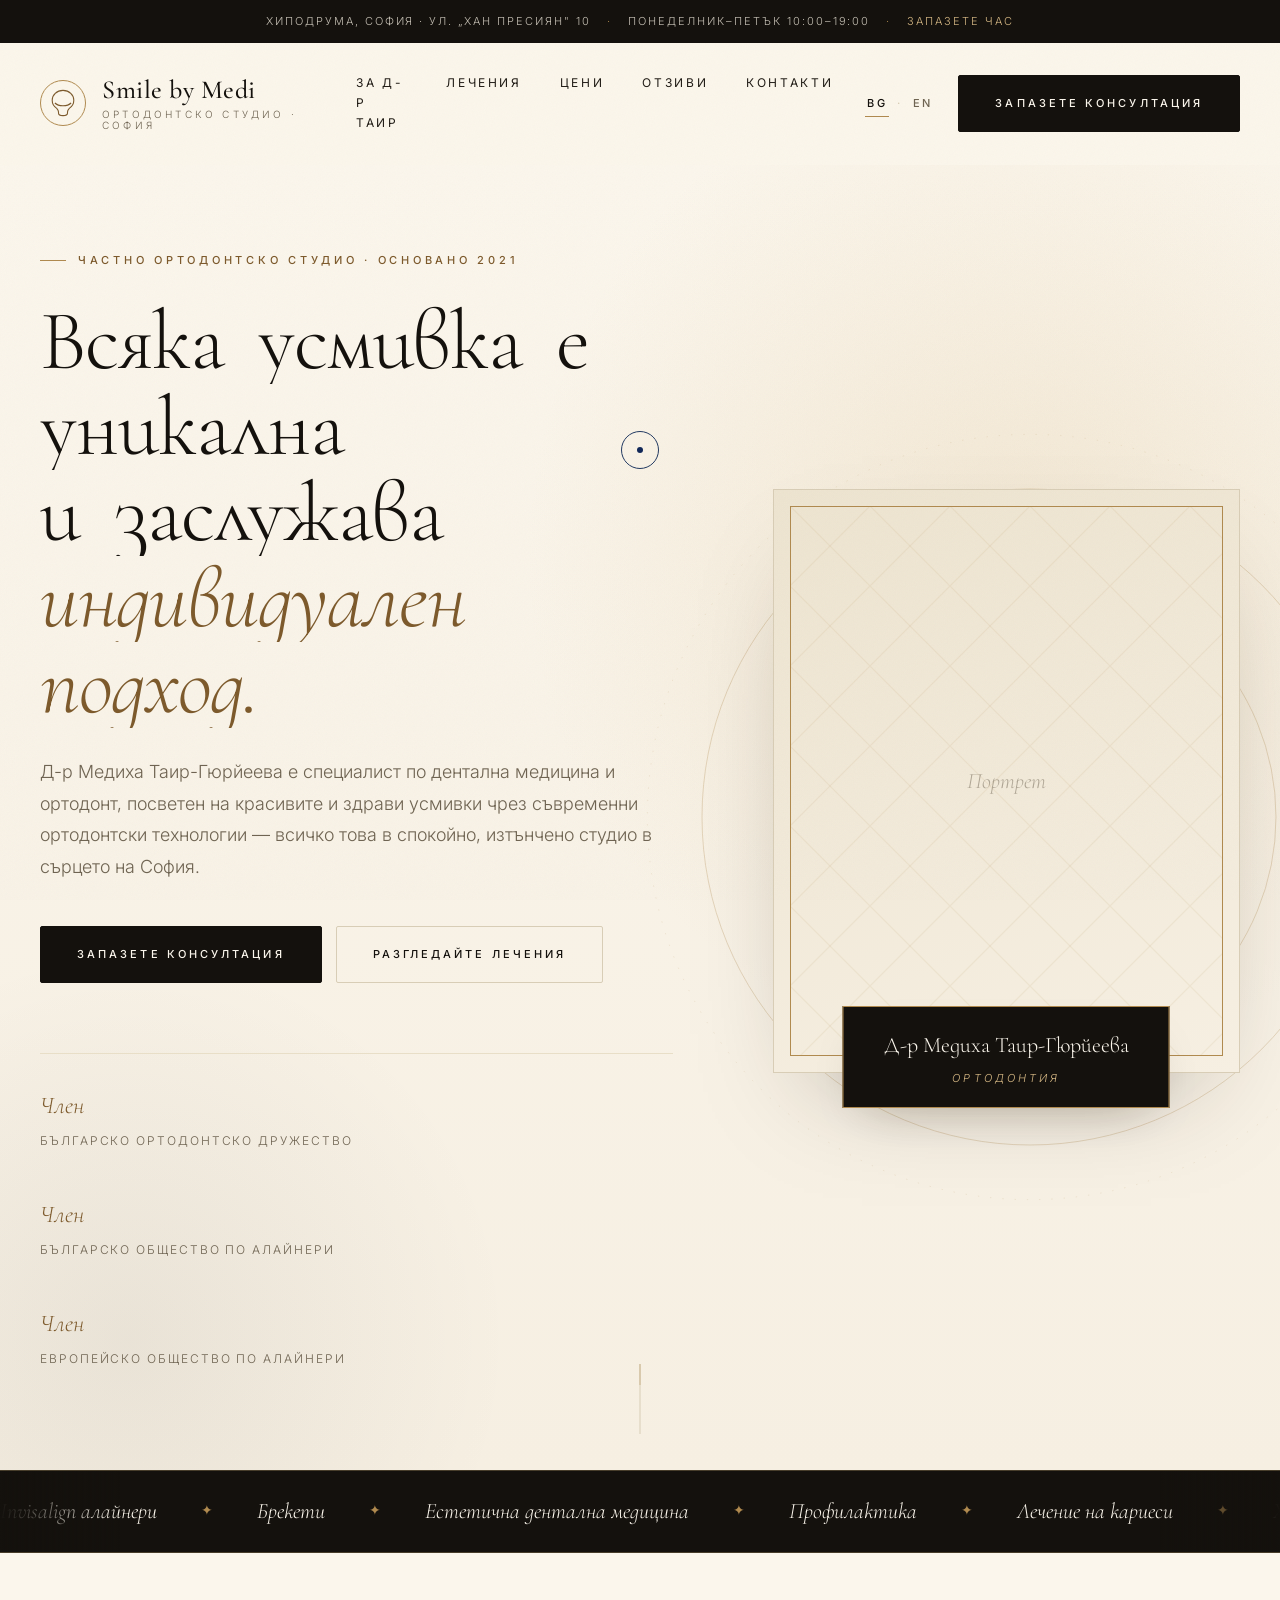
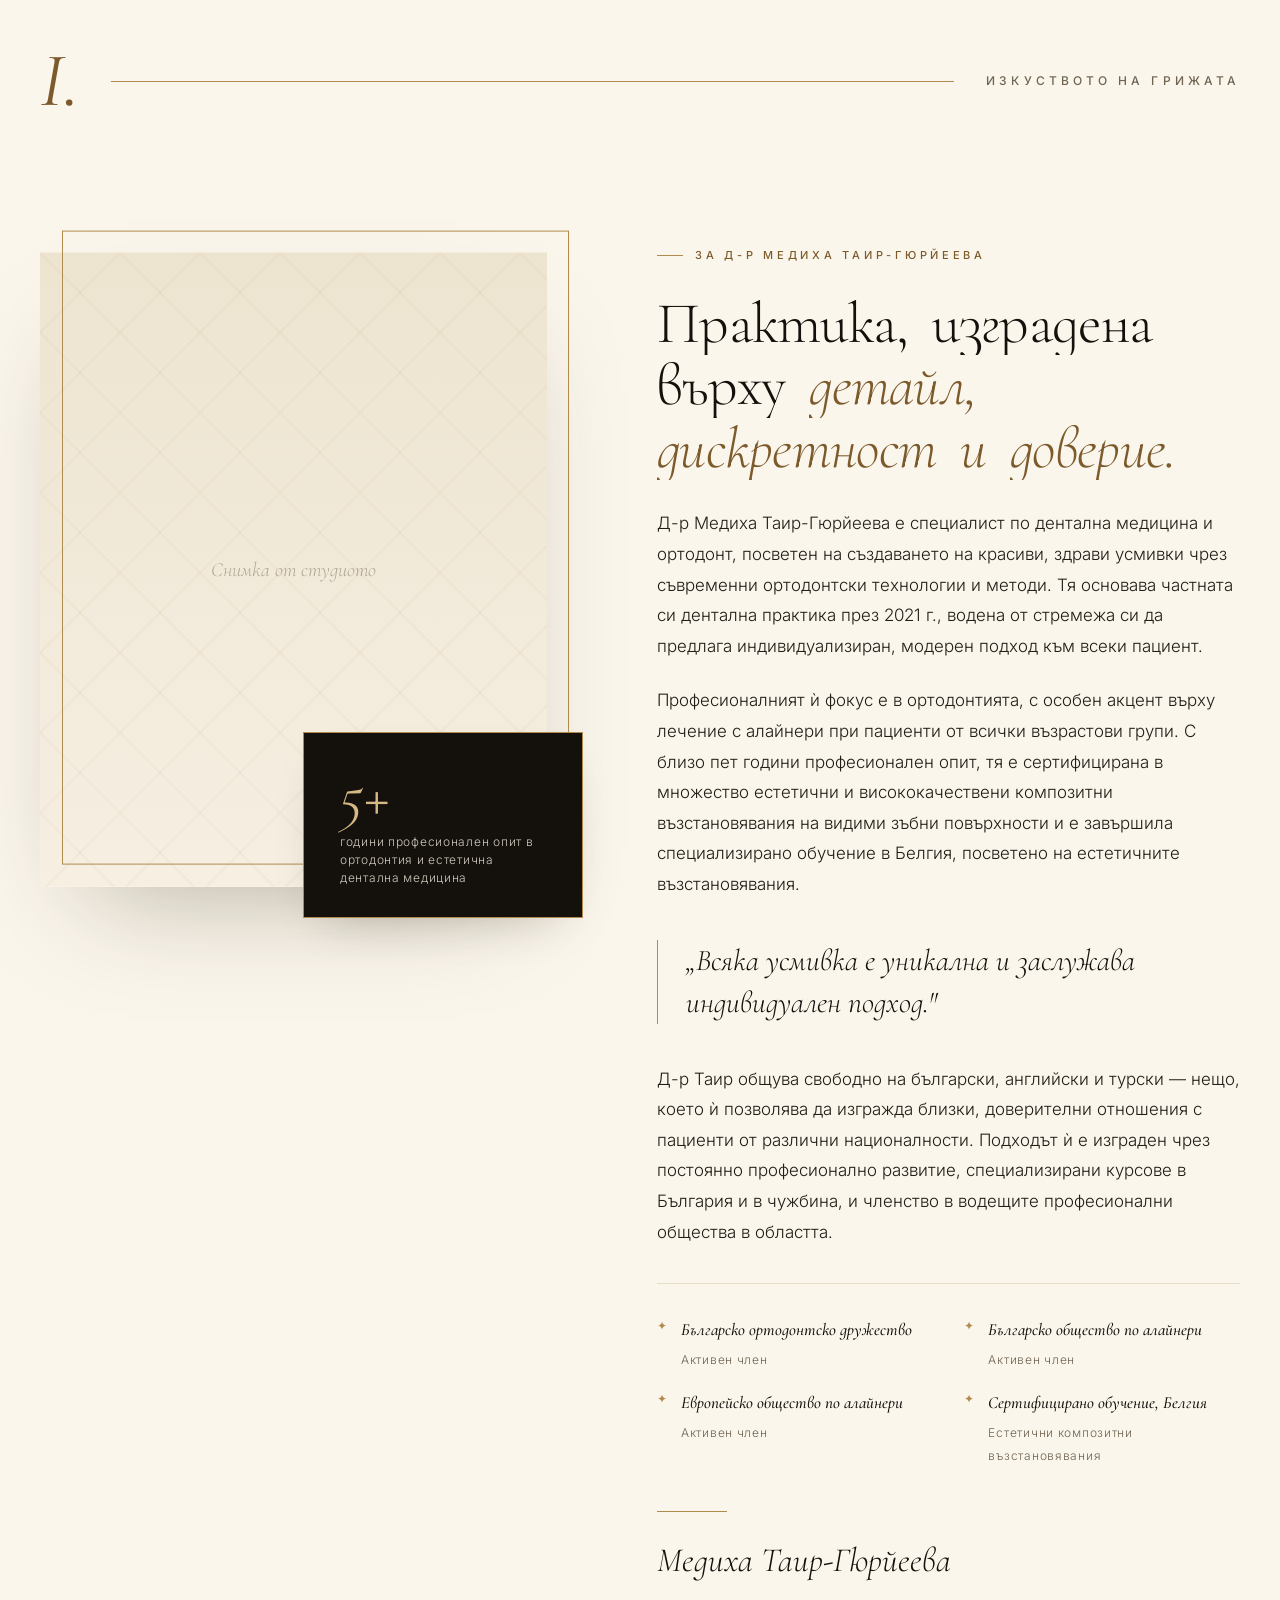
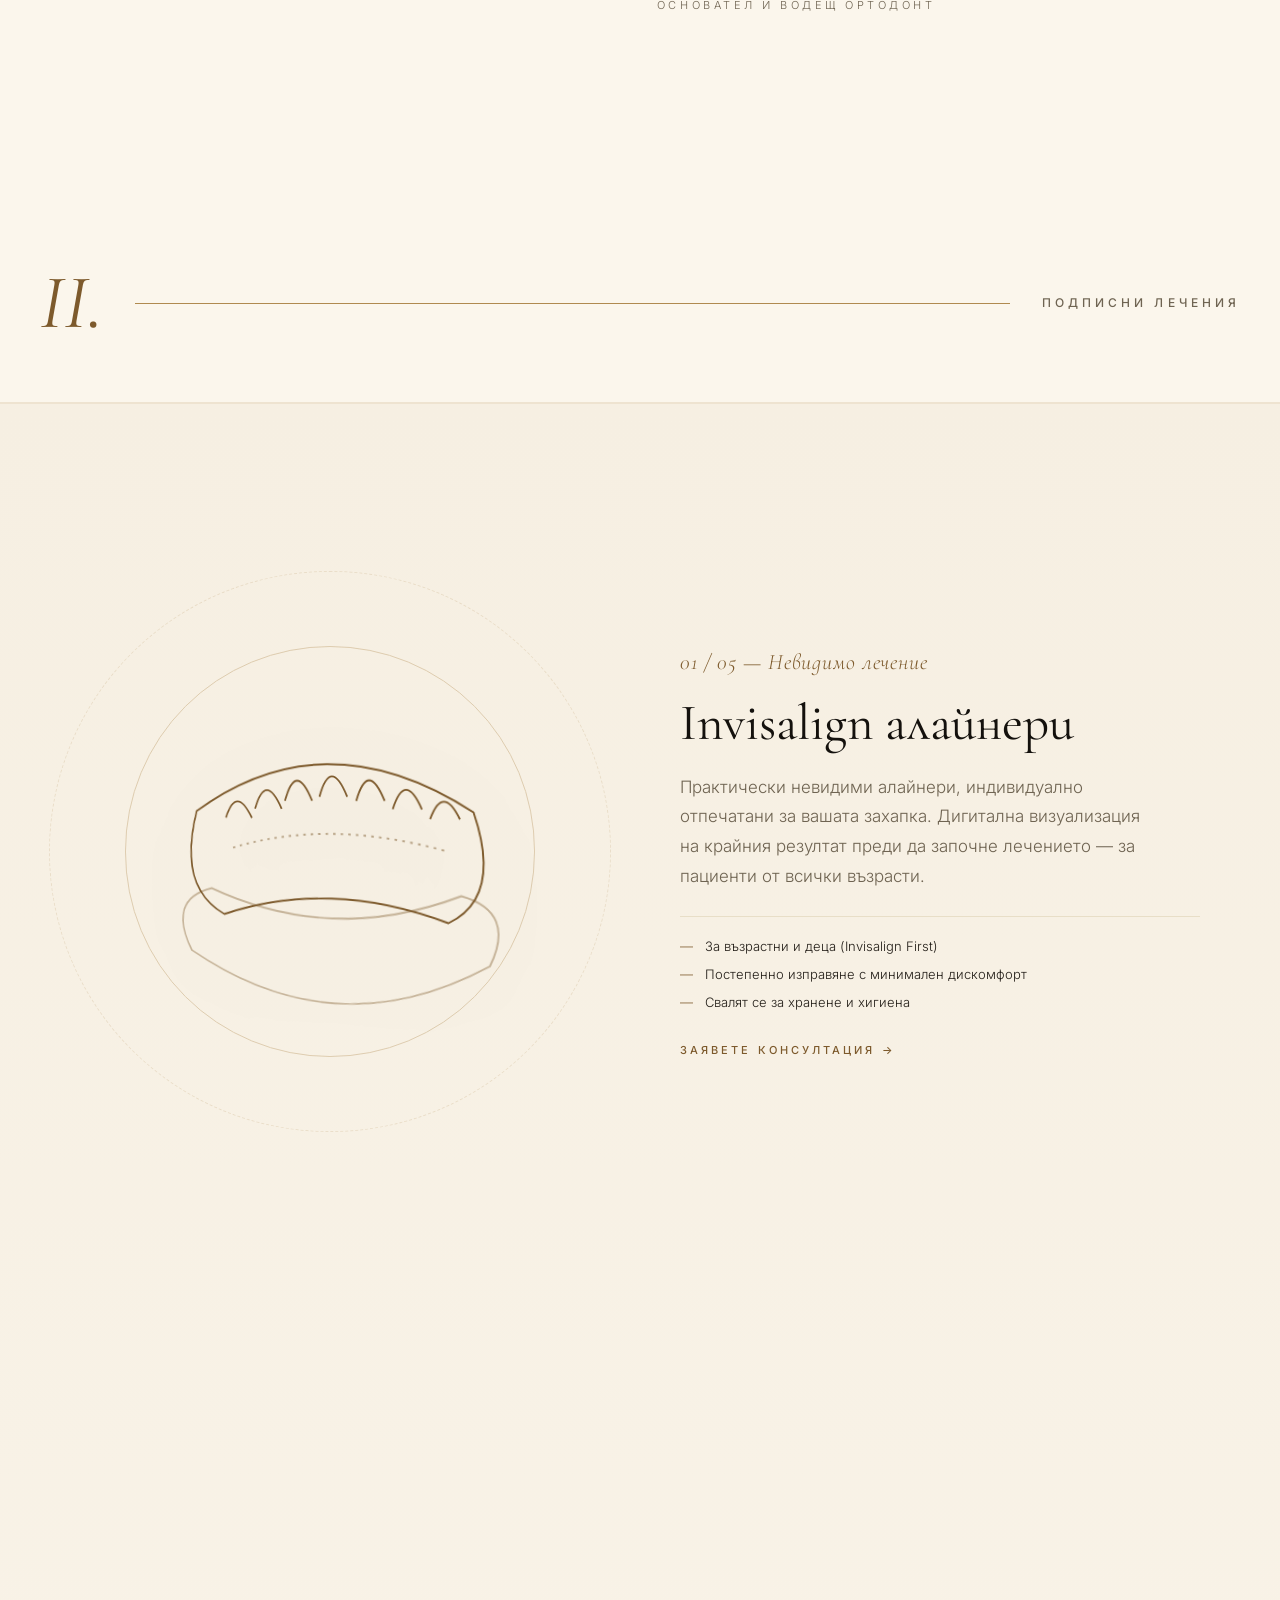
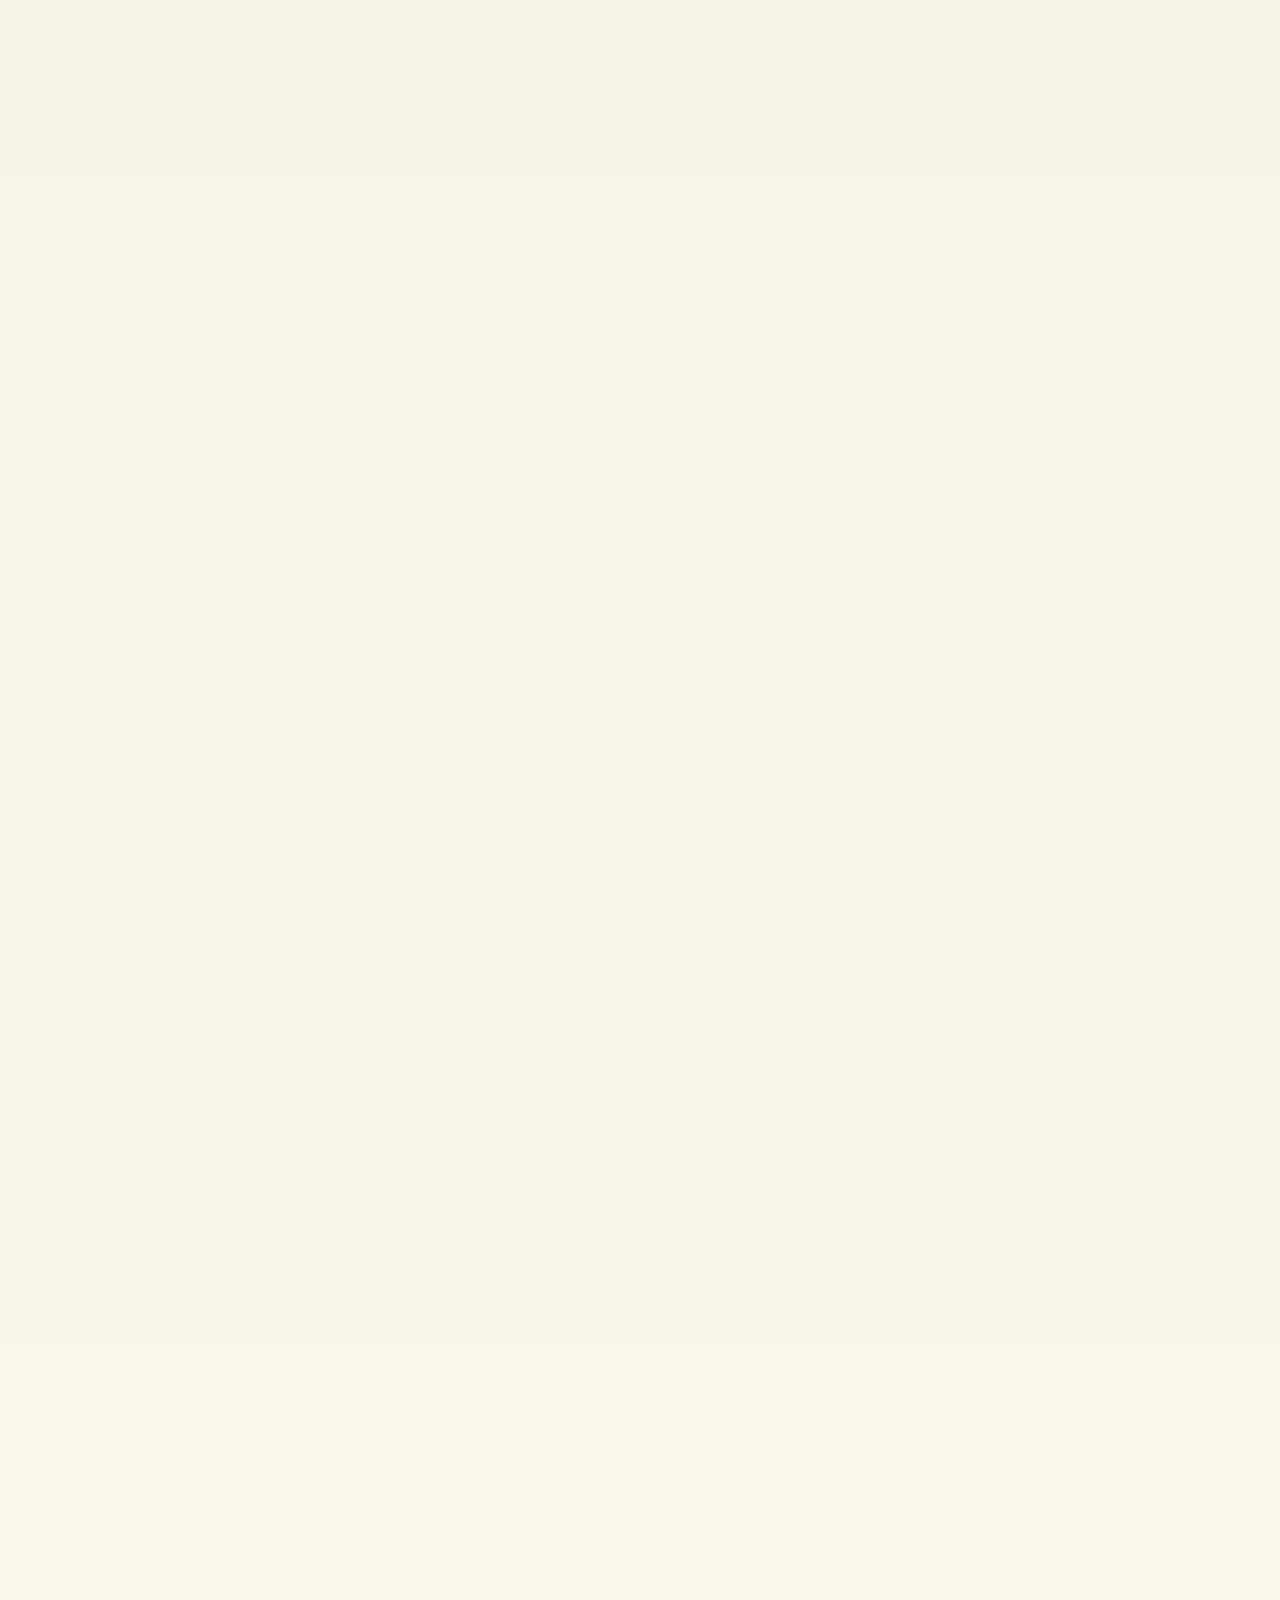
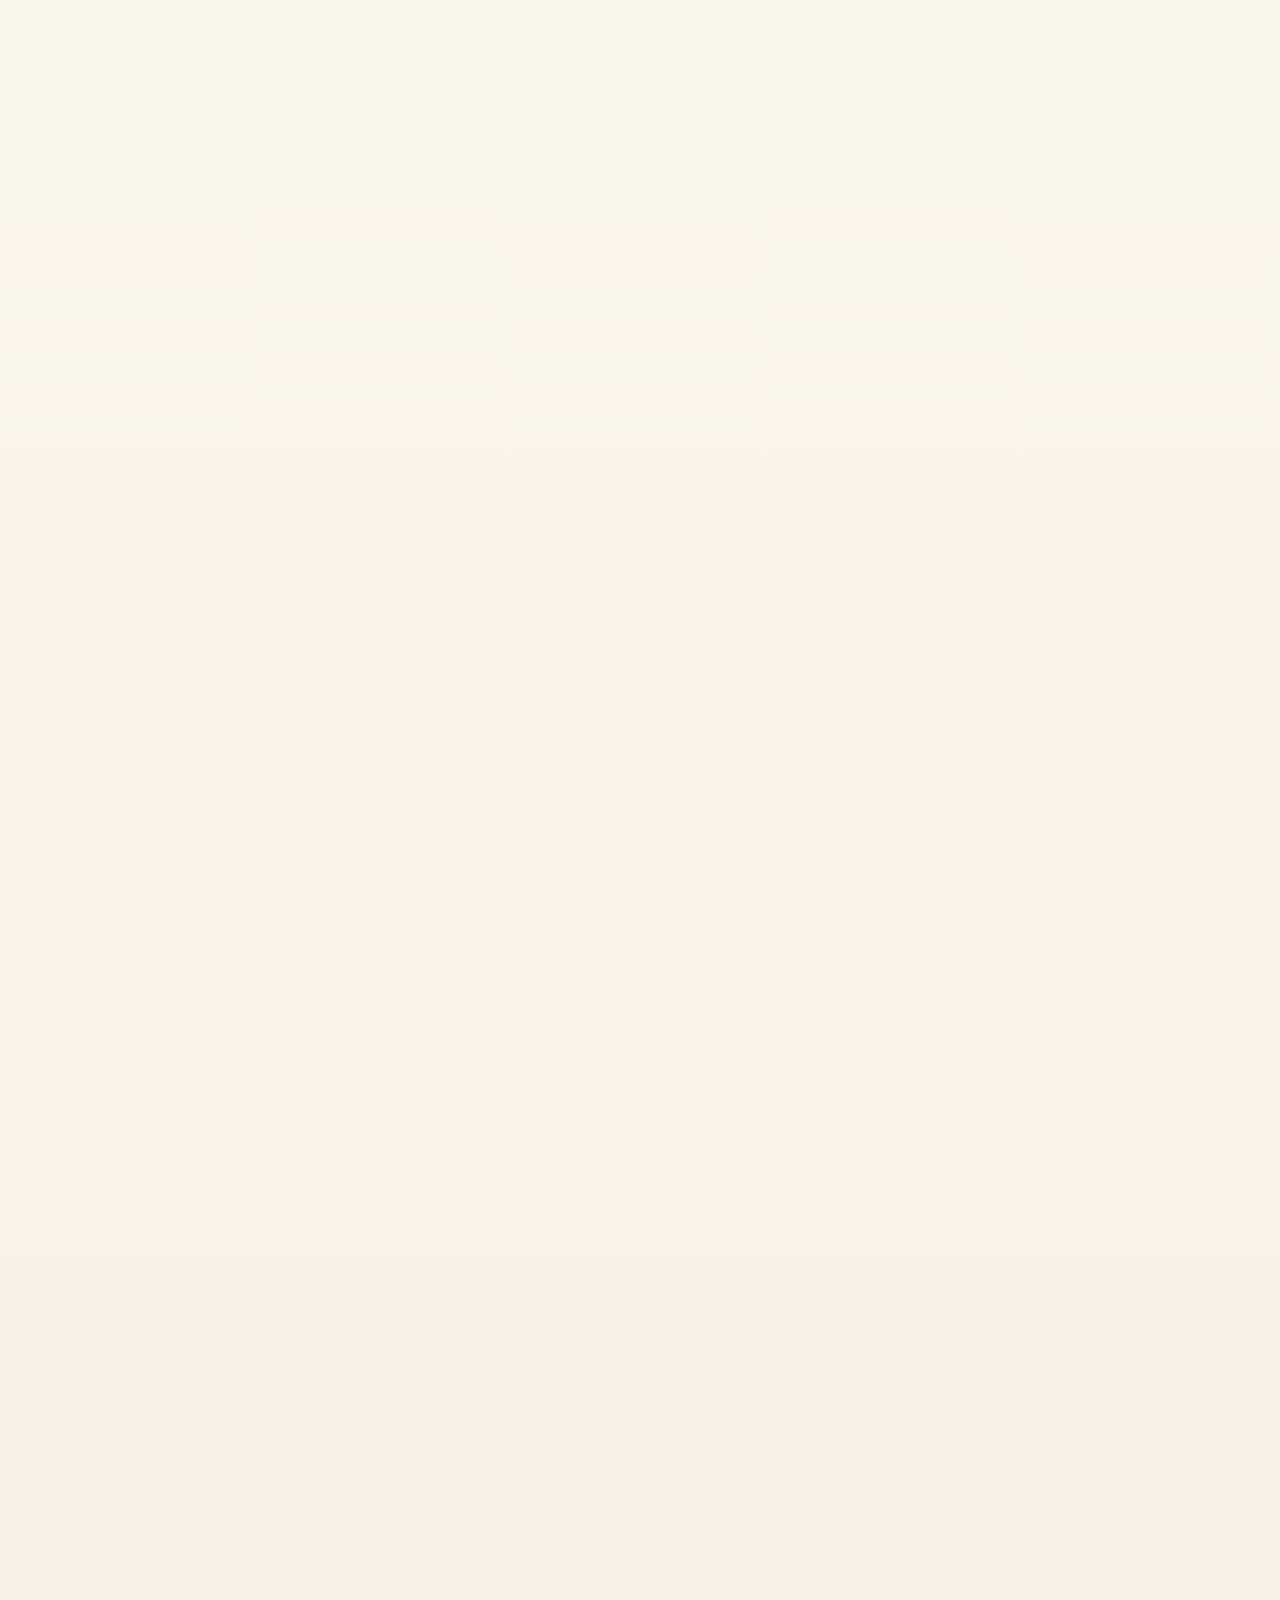
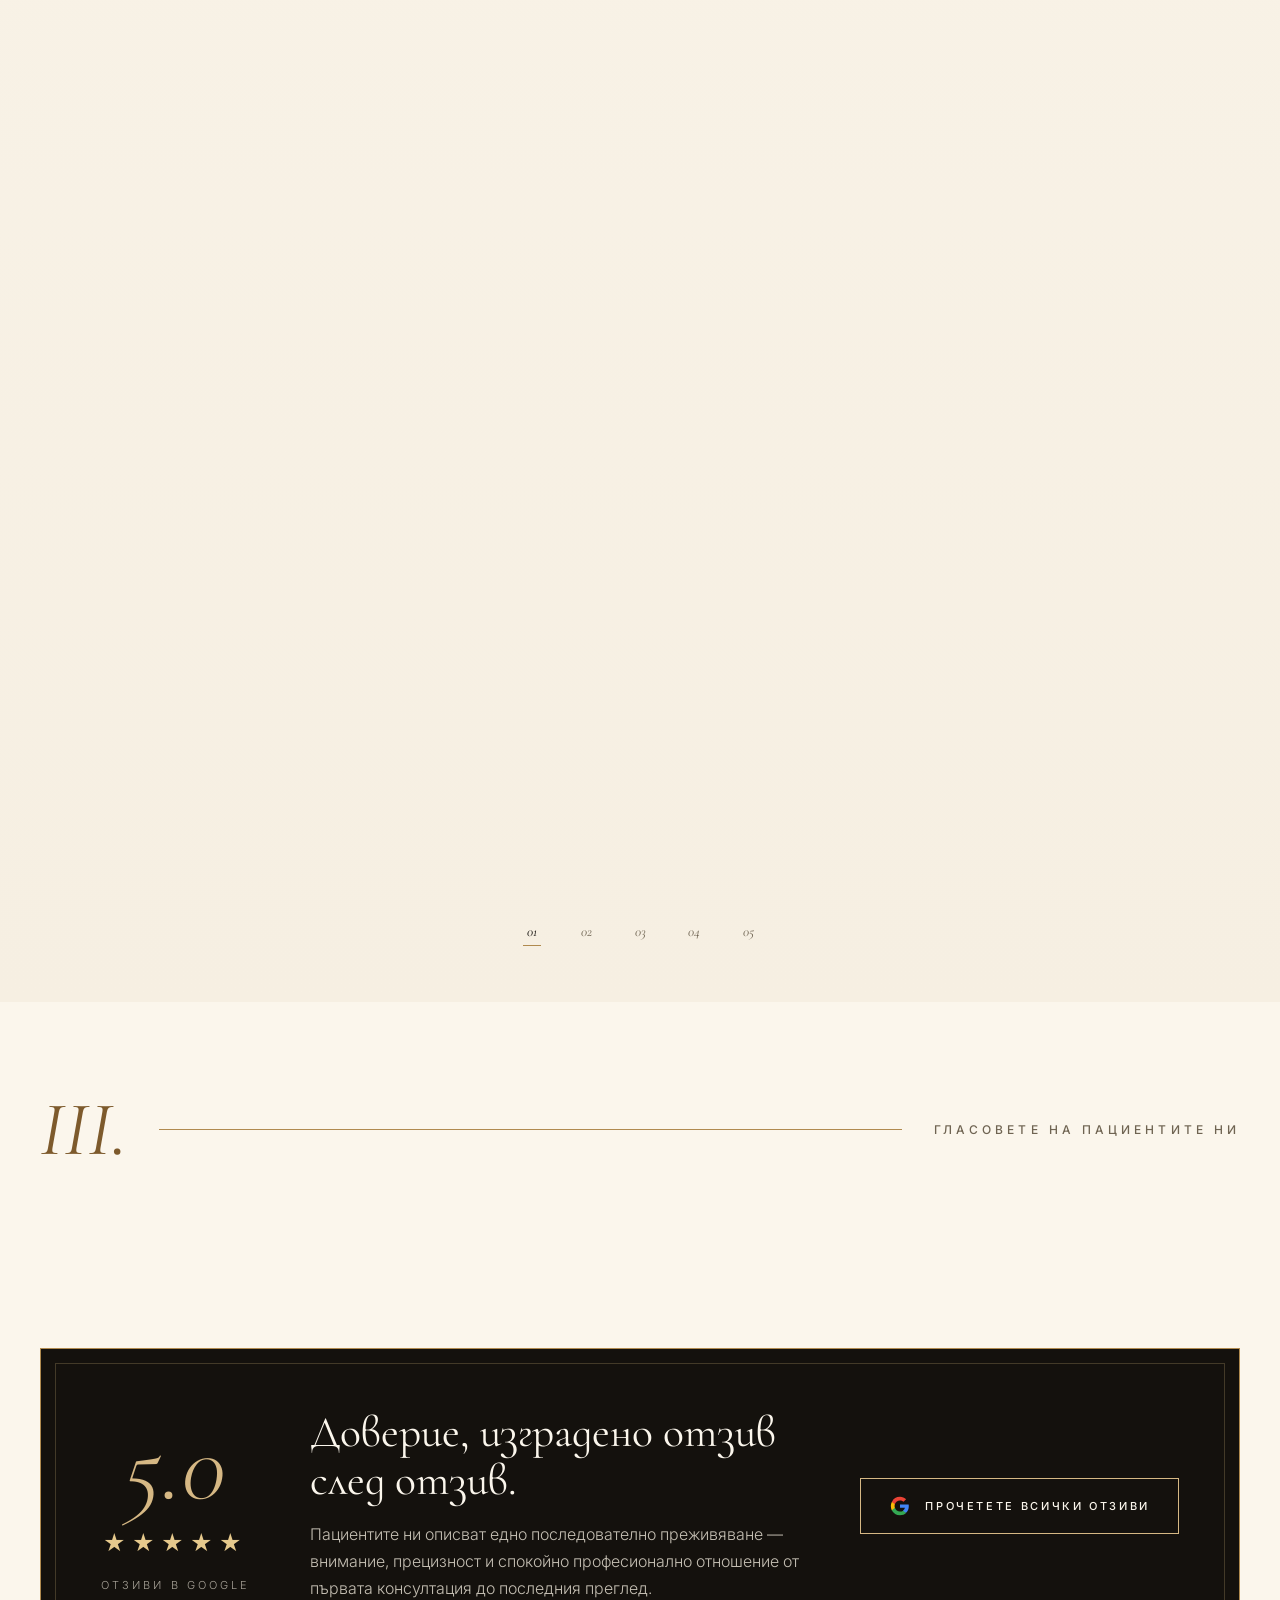
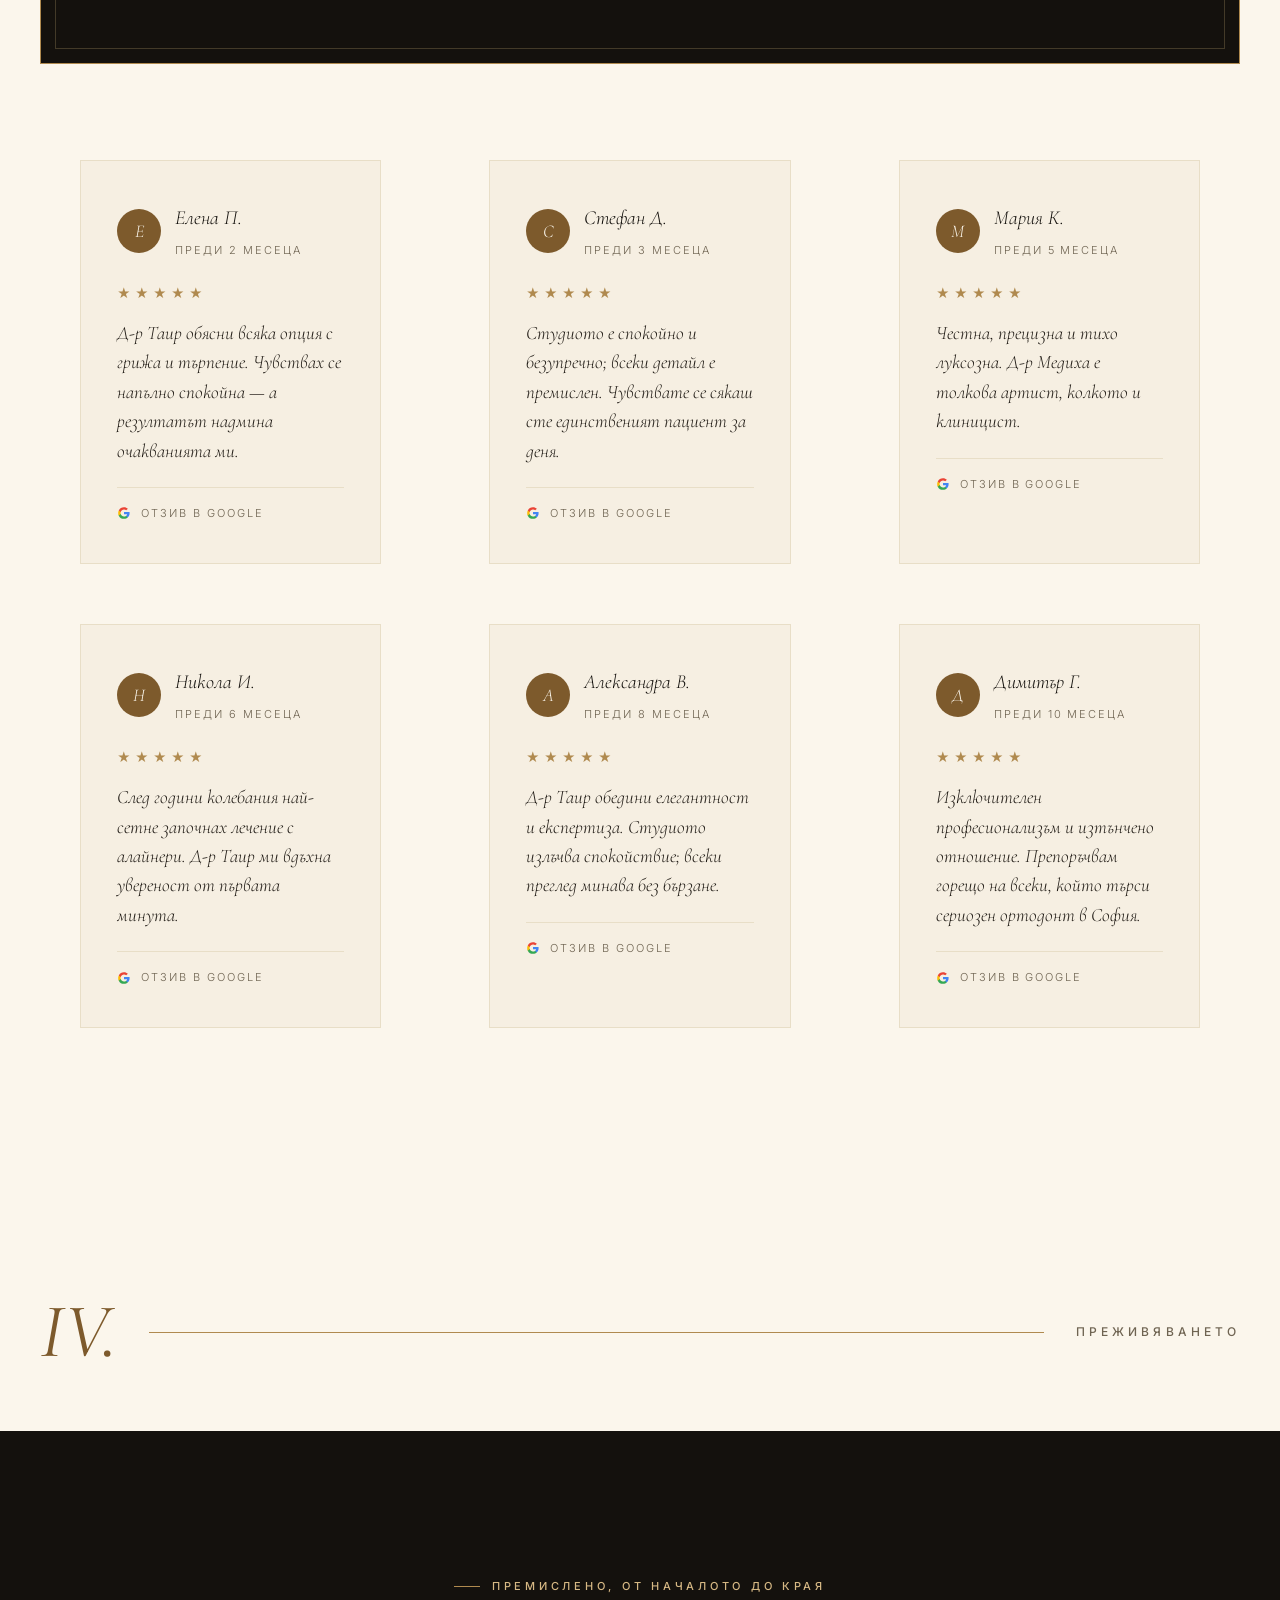
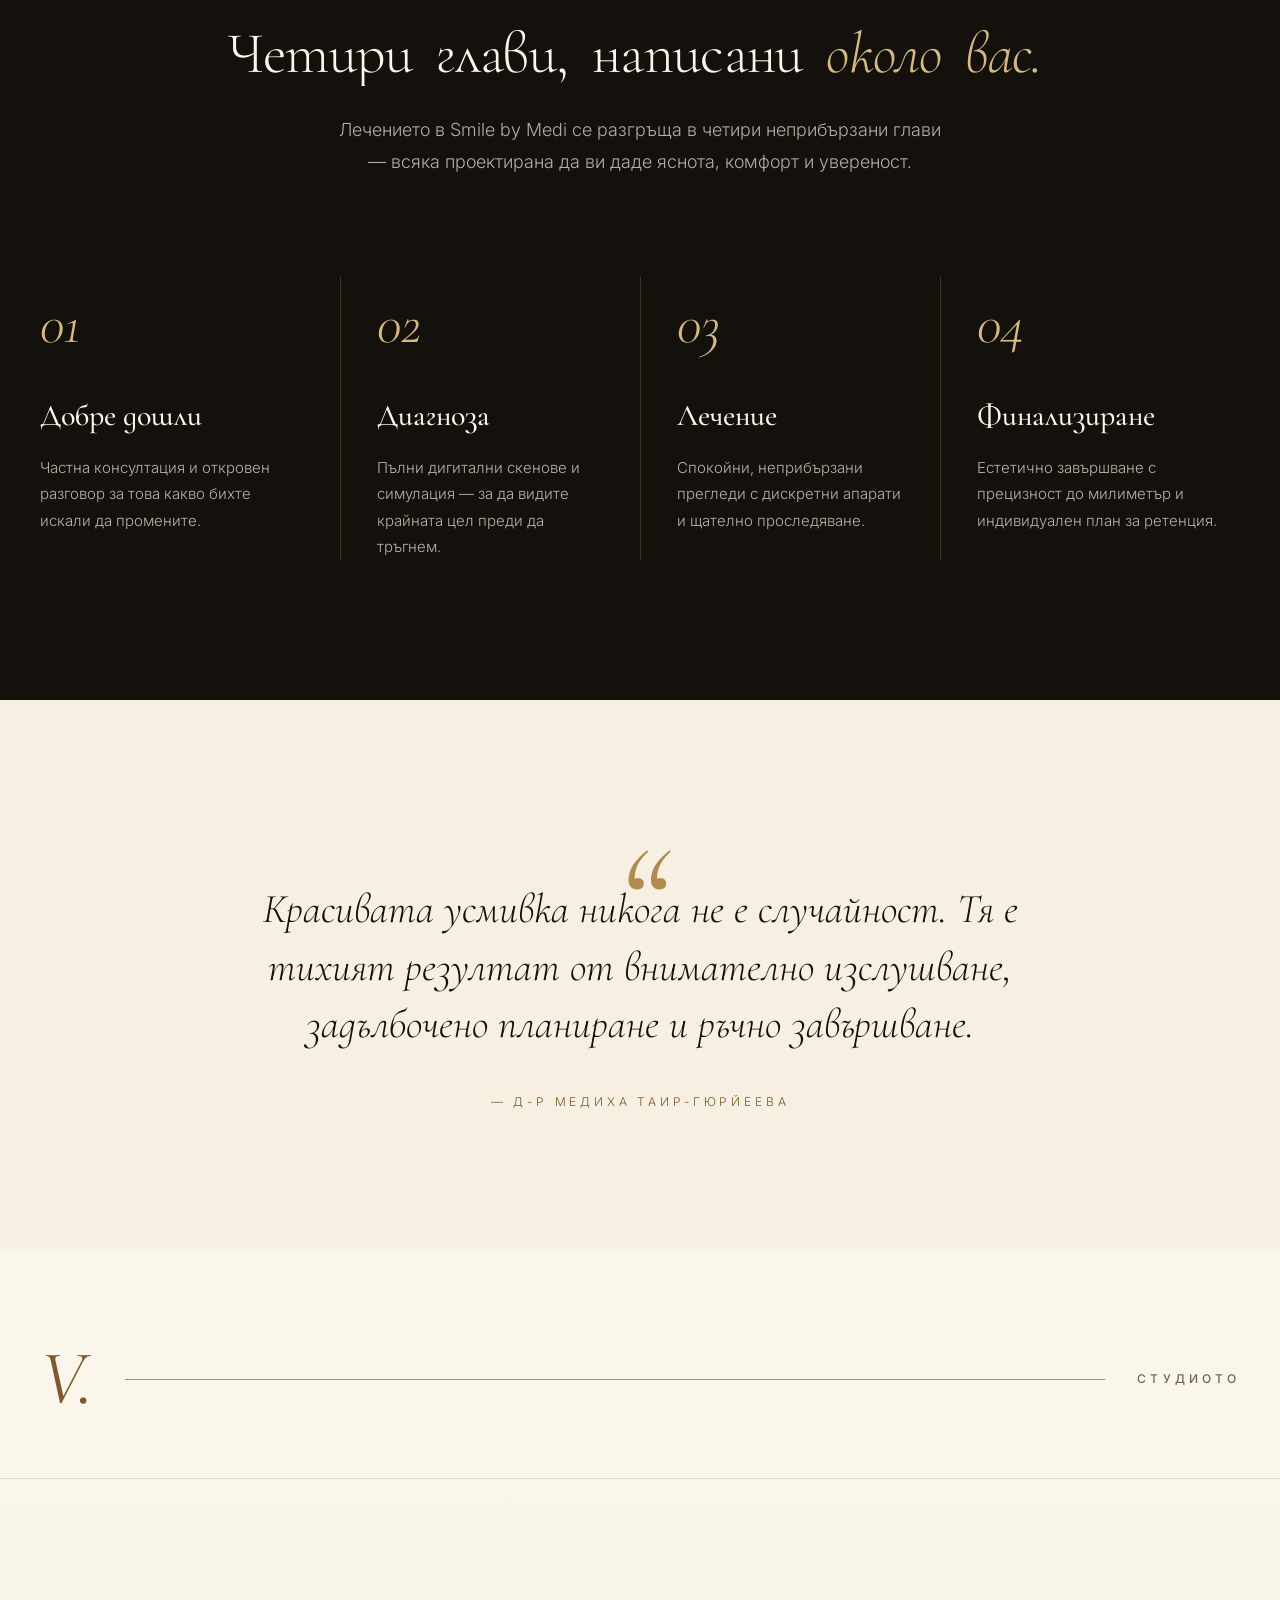
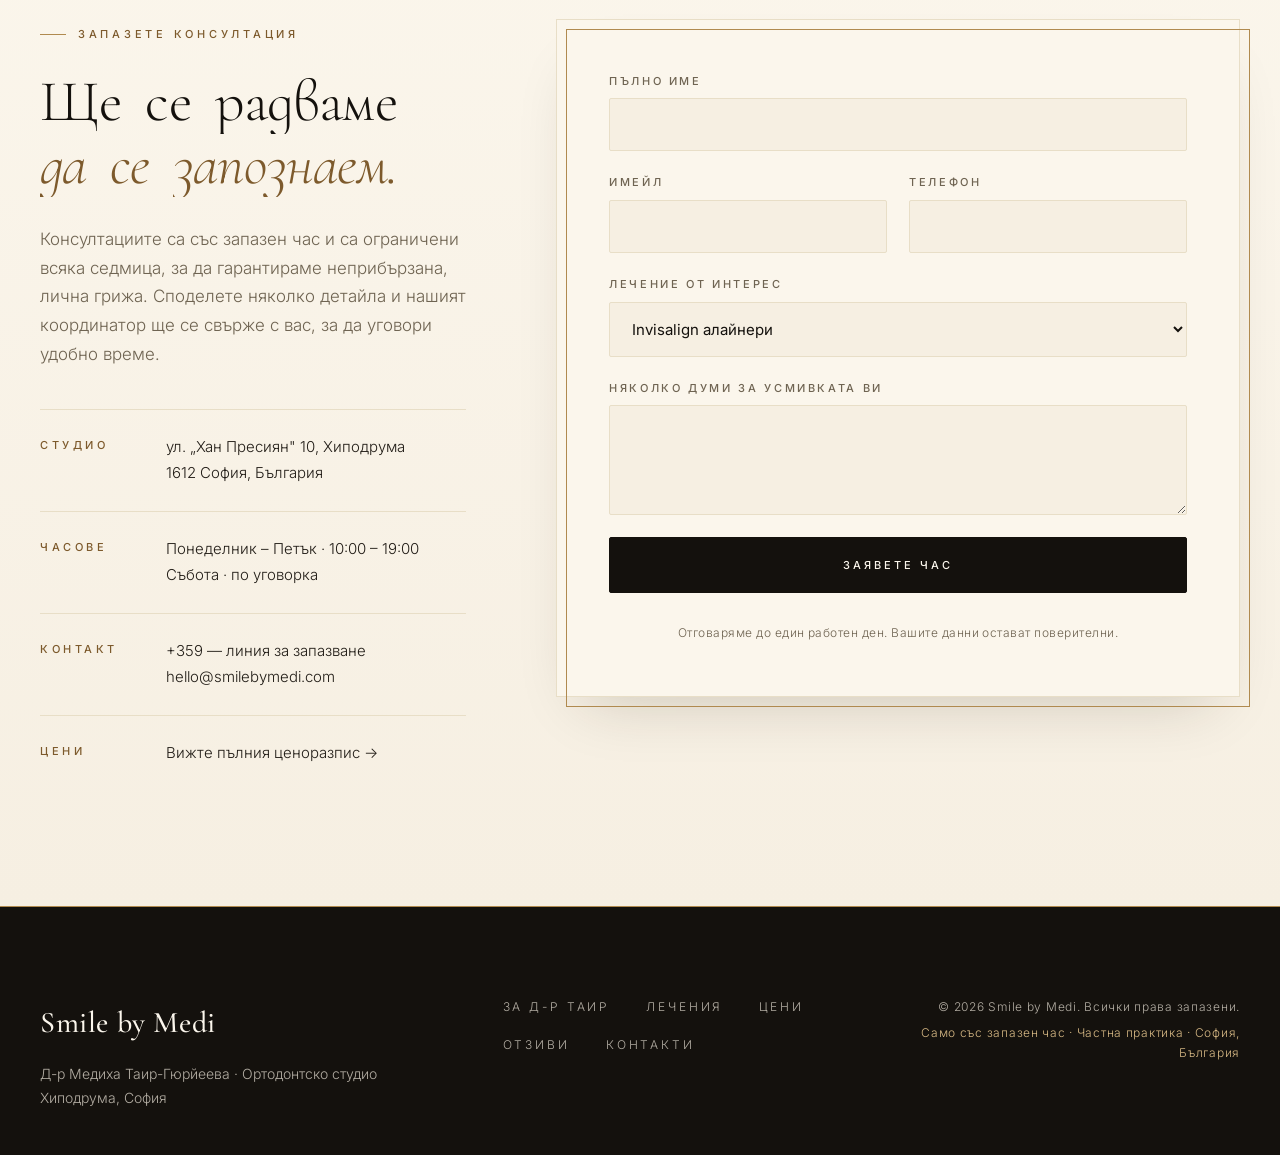
==== commit d8989dd6: "Major refresh — luxe palette, immersive 5-service showcase, prominent reviews, prices page About sec" ====
--- a/index.html
+++ b/index.html
@@ -3,14 +3,18 @@
 <head>
   <meta charset="UTF-8" />
   <meta name="viewport" content="width=device-width, initial-scale=1.0" />
-  <title>Smile by Medi — Д-р Медиха Таир, Ортодонт в София</title>
-  <meta name="description" content="Персонализирана ортодонтска грижа от д-р Медиха Таир в София. Invisalign, лингвални и керамични брекети, ICON и естетична дентална медицина в изтънчено частно студио." />
+  <title>Smile by Medi — Д-р Медиха Таир-Гюрйеева, Ортодонт в София</title>
+  <meta name="description" content="Частно ортодонтско студио в София. Invisalign, брекети, естетична дентална медицина, профилактика и лечение на кариеси при д-р Медиха Таир-Гюрйеева." />
   <link rel="preconnect" href="https://fonts.googleapis.com" />
   <link rel="preconnect" href="https://fonts.gstatic.com" crossorigin />
   <link href="https://fonts.googleapis.com/css2?family=Cormorant+Garamond:wght@300;400;500;600&family=Inter:wght@300;400;500;600&display=swap&subset=cyrillic" rel="stylesheet" />
   <link rel="stylesheet" href="styles.css" />
 </head>
 <body class="is-loading">
+
+  <!-- Custom cursor -->
+  <div class="cursor__ring" aria-hidden="true"></div>
+  <div class="cursor" aria-hidden="true"></div>
 
   <!-- Page-load curtain -->
   <div class="curtain" aria-hidden="true">
@@ -24,7 +28,7 @@
     </div>
   </div>
 
-  <!-- Announcement bar -->
+  <!-- Announcement -->
   <div class="announcement">
     <div class="container announcement__inner">
       <span class="announcement__item">Хиподрума, София · ул. „Хан Пресиян" 10</span>
@@ -52,10 +56,10 @@
       </a>
 
       <nav class="nav" aria-label="Основна навигация">
-        <a href="#about">За нас</a>
+        <a href="#about">За д-р Таир</a>
         <a href="#services">Лечения</a>
-        <a href="#experience">Преживяването</a>
-        <a href="#testimonials">Отзиви</a>
+        <a href="prices.html">Цени</a>
+        <a href="#reviews">Отзиви</a>
         <a href="#contact">Контакти</a>
       </nav>
 
@@ -90,34 +94,34 @@
 
     <div class="container hero__inner">
       <div class="hero__copy">
-        <span class="eyebrow reveal">Частно ортодонтско студио · Утвърдена грижа</span>
+        <span class="eyebrow reveal">Частно ортодонтско студио · Основано 2021</span>
         <h1 class="display split-reveal" data-split>
-          Създаваме уверени усмивки,<br/>
-          <em>с тиха прецизност.</em>
+          Всяка усмивка е уникална<br/>
+          и заслужава <em>индивидуален подход.</em>
         </h1>
         <p class="lede reveal" data-delay="400">
-          Д-р Медиха Таир предлага персонализирано ортодонтско лечение в сърцето
-          на София — от невидими алайнери до фино естетично завършване — в спокойна,
-          неприбързана атмосфера, изградена около вас.
+          Д-р Медиха Таир-Гюрйеева е специалист по дентална медицина и ортодонт,
+          посветен на красивите и здрави усмивки чрез съвременни ортодонтски
+          технологии — всичко това в спокойно, изтънчено студио в сърцето на София.
         </p>
         <div class="hero__cta reveal" data-delay="500">
-          <a href="#contact" class="btn btn--primary">Запазете консултация</a>
-          <a href="#services" class="btn btn--ghost">Разгледайте лечения</a>
+          <a href="#contact" class="btn btn--primary" data-magnetic>Запазете консултация</a>
+          <a href="#services" class="btn btn--ghost" data-magnetic>Разгледайте лечения</a>
         </div>
         <ul class="hero__marks reveal" data-delay="600" aria-label="Квалификации">
-          <li><span>Сертифициран</span> Invisalign провайдър</li>
-          <li><span>Член</span> на Българското ортодонтско общество</li>
-          <li><span>15+ г.</span> естетична дентална медицина</li>
+          <li><span>Член</span> Българско ортодонтско дружество</li>
+          <li><span>Член</span> Българско общество по алайнери</li>
+          <li><span>Член</span> Европейско общество по алайнери</li>
         </ul>
       </div>
 
-      <div class="hero__portrait reveal" data-delay="300" data-parallax="0.08">
+      <div class="hero__portrait reveal" data-delay="300" data-parallax="0.08" aria-hidden="true">
         <div class="portrait-frame">
           <div class="portrait-frame__inner">
             <span class="portrait-frame__label">Портрет</span>
           </div>
           <div class="portrait-frame__plate">
-            <span>Д-р Медиха Таир</span>
+            <span>Д-р Медиха Таир-Гюрйеева</span>
             <em>Ортодонтия</em>
           </div>
         </div>
@@ -129,47 +133,32 @@
     </a>
   </section>
 
-  <!-- Marquee strip -->
+  <!-- Marquee -->
   <div class="marquee" aria-hidden="true">
     <div class="marquee__track">
-      <span>Invisalign</span><span class="marquee__dot">✦</span>
-      <span>Лингвални брекети</span><span class="marquee__dot">✦</span>
-      <span>Керамични брекети</span><span class="marquee__dot">✦</span>
-      <span>ICON</span><span class="marquee__dot">✦</span>
-      <span>Естетичен бондинг</span><span class="marquee__dot">✦</span>
-      <span>Дигитален дизайн на усмивка</span><span class="marquee__dot">✦</span>
+      <span>Invisalign алайнери</span><span class="marquee__dot">✦</span>
+      <span>Брекети</span><span class="marquee__dot">✦</span>
+      <span>Естетична дентална медицина</span><span class="marquee__dot">✦</span>
+      <span>Профилактика</span><span class="marquee__dot">✦</span>
+      <span>Лечение на кариеси</span><span class="marquee__dot">✦</span>
       <span>Хиподрума · София</span><span class="marquee__dot">✦</span>
-      <span>Invisalign</span><span class="marquee__dot">✦</span>
-      <span>Лингвални брекети</span><span class="marquee__dot">✦</span>
-      <span>Керамични брекети</span><span class="marquee__dot">✦</span>
-      <span>ICON</span><span class="marquee__dot">✦</span>
-      <span>Естетичен бондинг</span><span class="marquee__dot">✦</span>
-      <span>Дигитален дизайн на усмивка</span><span class="marquee__dot">✦</span>
+      <span>Invisalign алайнери</span><span class="marquee__dot">✦</span>
+      <span>Брекети</span><span class="marquee__dot">✦</span>
+      <span>Естетична дентална медицина</span><span class="marquee__dot">✦</span>
+      <span>Профилактика</span><span class="marquee__dot">✦</span>
+      <span>Лечение на кариеси</span><span class="marquee__dot">✦</span>
       <span>Хиподрума · София</span><span class="marquee__dot">✦</span>
     </div>
   </div>
 
-  <!-- Trust strip -->
-  <section class="trust">
-    <div class="container trust__inner">
-      <div class="trust__item reveal">
-        <svg viewBox="0 0 24 24" width="22" height="22" fill="none" stroke="currentColor" stroke-width="1.2"><path d="M12 2l3 6 7 1-5 5 1 7-6-3-6 3 1-7-5-5 7-1z"/></svg>
-        <span>5 звезди от пациенти</span>
-      </div>
-      <div class="trust__item reveal" data-delay="100">
-        <svg viewBox="0 0 24 24" width="22" height="22" fill="none" stroke="currentColor" stroke-width="1.2"><path d="M12 3l9 4v5c0 5-4 8-9 9-5-1-9-4-9-9V7l9-4z"/><path d="M9 12l2 2 4-4"/></svg>
-        <span>Сертифициран Invisalign провайдър</span>
-      </div>
-      <div class="trust__item reveal" data-delay="200">
-        <svg viewBox="0 0 24 24" width="22" height="22" fill="none" stroke="currentColor" stroke-width="1.2"><circle cx="12" cy="12" r="9"/><path d="M12 7v5l3 2"/></svg>
-        <span>Дискретни, неприбързани прегледи</span>
-      </div>
-      <div class="trust__item reveal" data-delay="300">
-        <svg viewBox="0 0 24 24" width="22" height="22" fill="none" stroke="currentColor" stroke-width="1.2"><path d="M3 10l9-6 9 6v10H3z"/><path d="M9 20v-6h6v6"/></svg>
-        <span>Студио в Хиподрума, София</span>
-      </div>
-    </div>
-  </section>
+  <!-- Chapter 01 -->
+  <aside class="chapter" id="about-chapter">
+    <div class="container chapter__inner">
+      <span class="chapter__num">I.</span>
+      <span class="chapter__line"></span>
+      <span class="chapter__label">Изкуството на грижата</span>
+    </div>
+  </aside>
 
   <!-- About -->
   <section class="about" id="about">
@@ -181,131 +170,496 @@
           </div>
         </div>
         <div class="about__chip">
-          <span class="about__chip-num" data-count-to="15" data-suffix="+">0</span>
-          <span class="about__chip-text">години, посветени на ортодонтия и естетична дентална медицина</span>
+          <span class="about__chip-num" data-count-to="5" data-suffix="+">0</span>
+          <span class="about__chip-text">години професионален опит в ортодонтия и естетична дентална медицина</span>
         </div>
       </div>
 
       <div class="about__copy">
-        <span class="eyebrow reveal">За д-р Медиха Таир</span>
-        <h2 class="display display--md split-reveal" data-split>Практика, изградена върху детайл, дискретност и доверие.</h2>
+        <span class="eyebrow reveal">За д-р Медиха Таир-Гюрйеева</span>
+        <h2 class="display display--md split-reveal" data-split>
+          Практика, изградена върху <em>детайл, дискретност и доверие.</em>
+        </h2>
+
         <p class="reveal" data-delay="200">
-          Д-р Медиха Таир е ортодонт, чиято практика е оформена от безкомпромисно
-          внимание към детайла и дълбоко личен подход към грижата. С напреднало
-          обучение в терапия с прозрачни алайнери, лингвални и керамични брекети
-          и техники за естетично завършване, тя създава планове за лечение, които
-          зачитат вашето лице, време и индивидуалност.
+          Д-р Медиха Таир-Гюрйеева е специалист по дентална медицина и ортодонт,
+          посветен на създаването на красиви, здрави усмивки чрез съвременни
+          ортодонтски технологии и методи. Тя основава частната си дентална
+          практика през 2021 г., водена от стремежа си да предлага индивидуализиран,
+          модерен подход към всеки пациент.
         </p>
-        <p class="reveal" data-delay="350">
-          В <em>Smile by Medi</em> всяка консултация започва с изслушване. Всяка стъпка е
-          премислена. Всеки детайл е завършен на ръка — защото уверената усмивка
-          е, в крайна сметка, тих вид лукс.
+
+        <p class="reveal" data-delay="300">
+          Професионалният ѝ фокус е в ортодонтията, с особен акцент върху лечение
+          с алайнери при пациенти от всички възрастови групи. С близо пет години
+          професионален опит, тя е сертифицирана в множество естетични и
+          висококачествени композитни възстановявания на видими зъбни повърхности
+          и е завършила специализирано обучение в Белгия, посветено на естетичните
+          възстановявания.
         </p>
 
-        <div class="signature reveal" data-delay="500">
+        <blockquote class="pullquote reveal" data-delay="400">
+          „Всяка усмивка е уникална и заслужава индивидуален подход."
+        </blockquote>
+
+        <p class="reveal" data-delay="500">
+          Д-р Таир общува свободно на български, английски и турски — нещо, което
+          ѝ позволява да изгражда близки, доверителни отношения с пациенти от
+          различни националности. Подходът ѝ е изграден чрез постоянно
+          професионално развитие, специализирани курсове в България и в чужбина,
+          и членство в водещите професионални общества в областта.
+        </p>
+
+        <ul class="memberships reveal" data-delay="600">
+          <li>
+            <div>
+              <strong>Българско ортодонтско дружество</strong>
+              <span>Активен член</span>
+            </div>
+          </li>
+          <li>
+            <div>
+              <strong>Българско общество по алайнери</strong>
+              <span>Активен член</span>
+            </div>
+          </li>
+          <li>
+            <div>
+              <strong>Европейско общество по алайнери</strong>
+              <span>Активен член</span>
+            </div>
+          </li>
+          <li>
+            <div>
+              <strong>Сертифицирано обучение, Белгия</strong>
+              <span>Естетични композитни възстановявания</span>
+            </div>
+          </li>
+        </ul>
+
+        <div class="signature reveal" data-delay="700">
           <span class="signature__line"></span>
-          <span class="signature__name">Медиха Таир</span>
+          <span class="signature__name">Медиха Таир-Гюрйеева</span>
           <span class="signature__title">Основател и водещ ортодонт</span>
         </div>
       </div>
     </div>
   </section>
 
-  <!-- Services -->
-  <section class="services" id="services">
-    <div class="container services__head">
-      <span class="eyebrow reveal">Подписни лечения</span>
-      <h2 class="display display--md split-reveal" data-split>Изтънчена ортодонтия, съобразена с вас.</h2>
-      <p class="section-lede reveal" data-delay="300">
-        Всяко лечение в Smile by Medi се извършва с хирургическа прецизност и артистично
-        око — съчетавайки доказана клинична отличност с най-новите технологии за
-        дигитално планиране.
-      </p>
-    </div>
-
-    <div class="container services__grid stagger">
-
-      <article class="service">
-        <div class="service__icon" aria-hidden="true">
-          <svg viewBox="0 0 32 32" width="32" height="32" fill="none" stroke="currentColor" stroke-width="1.1">
-            <path d="M16 4c-6 0-10 4-10 9 0 3 2 6 4 7 1 1 2 2 2 3v2c0 2 2 3 4 3s4-1 4-3v-2c0-1 1-2 2-3 2-1 4-4 4-7 0-5-4-9-10-9z"/>
-            <path d="M9 17c2 1 4 2 7 2s5-1 7-2"/>
-          </svg>
-        </div>
-        <h3>Invisalign®</h3>
-        <p>Практически невидими алайнери, индивидуално отпечатани за вашата захапка и дигитално визуализирани преди първото поставяне.</p>
-        <a href="#contact" class="service__link">Научете повече →</a>
-      </article>
-
-      <article class="service">
-        <div class="service__icon" aria-hidden="true">
-          <svg viewBox="0 0 32 32" width="32" height="32" fill="none" stroke="currentColor" stroke-width="1.1">
-            <path d="M4 12h24M4 20h24"/>
-            <circle cx="9" cy="12" r="1.4"/><circle cx="16" cy="12" r="1.4"/><circle cx="23" cy="12" r="1.4"/>
-            <circle cx="9" cy="20" r="1.4"/><circle cx="16" cy="20" r="1.4"/><circle cx="23" cy="20" r="1.4"/>
-          </svg>
-        </div>
-        <h3>Керамични и лингвални брекети</h3>
-        <p>Дискретни фиксирани апарати — в цвят на зъба отпред или напълно скрити зад зъбите.</p>
-        <a href="#contact" class="service__link">Научете повече →</a>
-      </article>
-
-      <article class="service">
-        <div class="service__icon" aria-hidden="true">
-          <svg viewBox="0 0 32 32" width="32" height="32" fill="none" stroke="currentColor" stroke-width="1.1">
-            <path d="M6 22c4-2 6-6 6-10 4 4 8 6 14 6-3 5-8 8-14 8-3 0-6-1-6-4z"/>
-          </svg>
-        </div>
-        <h3>ICON® инфилтрация</h3>
-        <p>Минимално инвазивна техника, която премахва бели лезии и ранен кариес — без пробиване.</p>
-        <a href="#contact" class="service__link">Научете повече →</a>
-      </article>
-
-      <article class="service">
-        <div class="service__icon" aria-hidden="true">
-          <svg viewBox="0 0 32 32" width="32" height="32" fill="none" stroke="currentColor" stroke-width="1.1">
-            <path d="M8 6l3 3-2 2 4 4 2-2 3 3-7 7-3-3 2-2-4-4-2 2-3-3z"/>
-            <path d="M20 4l8 8-4 4-8-8z"/>
-          </svg>
-        </div>
-        <h3>Естетичен бондинг</h3>
-        <p>Ръчно изваян композит за изтънчване на ръбове, затваряне на малки разстояния и фино финиширане до милиметър.</p>
-        <a href="#contact" class="service__link">Научете повече →</a>
-      </article>
-
-      <article class="service">
-        <div class="service__icon" aria-hidden="true">
-          <svg viewBox="0 0 32 32" width="32" height="32" fill="none" stroke="currentColor" stroke-width="1.1">
-            <circle cx="16" cy="16" r="11"/>
-            <path d="M16 6c4 3 4 17 0 20M16 6c-4 3-4 17 0 20M5 16h22"/>
-          </svg>
-        </div>
-        <h3>Дигитален дизайн на усмивка</h3>
-        <p>3D сканиране и симулация на лечение, за да видите бъдещата си усмивка преди то да започне.</p>
-        <a href="#contact" class="service__link">Научете повече →</a>
-      </article>
-
-      <article class="service">
-        <div class="service__icon" aria-hidden="true">
-          <svg viewBox="0 0 32 32" width="32" height="32" fill="none" stroke="currentColor" stroke-width="1.1">
-            <path d="M6 16c0-6 4-10 10-10s10 4 10 10-4 10-10 10"/>
-            <path d="M16 6v6l4 2"/>
-          </svg>
-        </div>
-        <h3>Ретенция и дългосрочна грижа</h3>
-        <p>Премислена грижа след лечение, индивидуални ретейнери и доживотен последващ контрол на усмивката.</p>
-        <a href="#contact" class="service__link">Научете повече →</a>
-      </article>
-
+  <!-- Chapter 02 -->
+  <aside class="chapter" id="services-chapter">
+    <div class="container chapter__inner">
+      <span class="chapter__num">II.</span>
+      <span class="chapter__line"></span>
+      <span class="chapter__label">Подписни лечения</span>
+    </div>
+  </aside>
+
+  <!-- Services Showcase -->
+  <section class="showcase" id="services" aria-label="Лечения">
+    <div class="showcase__inner" data-showcase>
+      <div class="showcase__progress" aria-hidden="true">
+        <div class="showcase__progress-bar"></div>
+      </div>
+
+      <div class="showcase__sticky">
+        <!-- 3D devices -->
+        <div class="showcase__device" data-device-stage>
+          <div class="device-frame__halo device-frame__halo--alt" aria-hidden="true"></div>
+          <div class="device-frame__halo" aria-hidden="true"></div>
+
+          <!-- 0: Invisalign -->
+          <div class="device-frame is-active" data-device="0" aria-hidden="true">
+            <svg viewBox="0 0 400 400" fill="none" stroke="currentColor" stroke-width="1.4">
+              <!-- Aligner tray (top) -->
+              <path d="M90 170 Q200 100 310 170 Q330 230 290 250 Q200 220 110 250 Q70 230 90 170 Z" stroke-linejoin="round"/>
+              <!-- Tooth indications -->
+              <path d="M115 175 q10-25 22 0" />
+              <path d="M140 168 q10-28 22 0" />
+              <path d="M165 162 q10-30 22 0" />
+              <path d="M193 159 q10-30 22 0" />
+              <path d="M222 162 q10-30 22 0" />
+              <path d="M250 168 q10-28 22 0" />
+              <path d="M278 175 q10-25 22 0" />
+              <!-- Reflection -->
+              <path d="M120 198 Q200 175 290 198" stroke-dasharray="2 4" opacity="0.5"/>
+              <!-- Bottom tray -->
+              <path d="M80 280 Q200 350 320 280 Q340 240 300 230 Q200 270 100 230 Q60 240 80 280 Z" opacity="0.4" stroke-linejoin="round"/>
+            </svg>
+          </div>
+
+          <!-- 1: Brackets -->
+          <div class="device-frame" data-device="1" aria-hidden="true">
+            <svg viewBox="0 0 400 400" fill="none" stroke="currentColor" stroke-width="1.4">
+              <!-- Tooth row arc -->
+              <path d="M70 220 Q200 100 330 220" stroke-linejoin="round"/>
+              <!-- Wire -->
+              <path d="M90 200 Q200 130 310 200" stroke-width="1.2"/>
+              <!-- Brackets -->
+              <g stroke-width="1.4">
+                <rect x="100" y="190" width="14" height="14" transform="rotate(-30 107 197)"/>
+                <rect x="135" y="172" width="14" height="14" transform="rotate(-18 142 179)"/>
+                <rect x="170" y="160" width="14" height="14" transform="rotate(-8 177 167)"/>
+                <rect x="207" y="158" width="14" height="14" transform="rotate(8 214 165)"/>
+                <rect x="244" y="166" width="14" height="14" transform="rotate(18 251 173)"/>
+                <rect x="280" y="183" width="14" height="14" transform="rotate(30 287 190)"/>
+              </g>
+              <!-- Teeth outlines -->
+              <g opacity="0.55">
+                <path d="M85 240 q10-30 22 0"/>
+                <path d="M115 218 q10-32 22 0"/>
+                <path d="M148 200 q10-34 22 0"/>
+                <path d="M183 195 q10-34 22 0"/>
+                <path d="M218 200 q10-34 22 0"/>
+                <path d="M253 215 q10-32 22 0"/>
+                <path d="M288 240 q10-30 22 0"/>
+              </g>
+            </svg>
+          </div>
+
+          <!-- 2: Esthetic dentistry -->
+          <div class="device-frame" data-device="2" aria-hidden="true">
+            <svg viewBox="0 0 400 400" fill="none" stroke="currentColor" stroke-width="1.4">
+              <!-- Tooth -->
+              <path d="M200 90 C 145 90, 110 150, 130 230 C 145 290, 165 320, 180 320 C 195 320, 200 290, 200 270 C 200 290, 205 320, 220 320 C 235 320, 255 290, 270 230 C 290 150, 255 90, 200 90 Z"/>
+              <!-- Highlight reflection -->
+              <path d="M180 130 q-15 40 0 80" opacity="0.5"/>
+              <!-- Sculpting tool -->
+              <g stroke-width="1.2" transform="translate(260 220) rotate(35)">
+                <line x1="0" y1="0" x2="80" y2="0"/>
+                <circle cx="0" cy="0" r="6"/>
+                <line x1="80" y1="-4" x2="100" y2="-4"/>
+                <line x1="80" y1="4" x2="100" y2="4"/>
+              </g>
+              <!-- Sparkles -->
+              <g opacity="0.7">
+                <path d="M120 110 l4 8 8 4 -8 4 -4 8 -4-8 -8-4 8-4z"/>
+                <path d="M310 130 l3 6 6 3 -6 3 -3 6 -3-6 -6-3 6-3z"/>
+                <path d="M130 290 l3 6 6 3 -6 3 -3 6 -3-6 -6-3 6-3z"/>
+              </g>
+            </svg>
+          </div>
+
+          <!-- 3: Prophylaxis -->
+          <div class="device-frame" data-device="3" aria-hidden="true">
+            <svg viewBox="0 0 400 400" fill="none" stroke="currentColor" stroke-width="1.4">
+              <!-- AirFlow handpiece -->
+              <g transform="translate(120 260) rotate(-30)">
+                <path d="M0 0 L 160 0 L 178 -14 L 160 -28 L 0 -28 Z"/>
+                <line x1="20" y1="-14" x2="155" y2="-14" opacity="0.5"/>
+                <!-- Spray -->
+                <g opacity="0.6">
+                  <path d="M178 -14 l 28 -10"/>
+                  <path d="M178 -14 l 30 -2"/>
+                  <path d="M178 -14 l 28 8"/>
+                  <path d="M178 -14 l 24 16"/>
+                  <circle cx="216" cy="-22" r="2"/>
+                  <circle cx="222" cy="-12" r="2"/>
+                  <circle cx="220" cy="0" r="2"/>
+                  <circle cx="210" cy="10" r="2"/>
+                </g>
+              </g>
+              <!-- Tooth being cleaned -->
+              <path d="M310 200 C 280 200, 260 240, 270 290 C 278 320, 290 335, 300 335 C 308 335, 312 320, 312 310 C 312 320, 316 335, 324 335 C 334 335, 346 320, 354 290 C 364 240, 340 200, 310 200 Z" transform="rotate(15 312 270)"/>
+              <!-- Sparkle -->
+              <g opacity="0.7" stroke-width="1">
+                <path d="M310 180 l 3 6 6 3 -6 3 -3 6 -3-6 -6-3 6-3z"/>
+              </g>
+            </svg>
+          </div>
+
+          <!-- 4: Caries treatment -->
+          <div class="device-frame" data-device="4" aria-hidden="true">
+            <svg viewBox="0 0 400 400" fill="none" stroke="currentColor" stroke-width="1.4">
+              <!-- Tooth -->
+              <path d="M200 100 C 145 100, 110 160, 130 240 C 145 300, 165 330, 180 330 C 195 330, 200 300, 200 280 C 200 300, 205 330, 220 330 C 235 330, 255 300, 270 240 C 290 160, 255 100, 200 100 Z"/>
+              <!-- Caries spot being treated -->
+              <circle cx="195" cy="200" r="14" stroke-dasharray="2 3" opacity="0.7"/>
+              <!-- Magnifier / lens -->
+              <g transform="translate(250 130)">
+                <circle cx="0" cy="0" r="50"/>
+                <line x1="36" y1="36" x2="80" y2="80"/>
+                <circle cx="0" cy="0" r="36" opacity="0.3"/>
+                <!-- Cross marker -->
+                <line x1="-10" y1="0" x2="10" y2="0" opacity="0.5"/>
+                <line x1="0" y1="-10" x2="0" y2="10" opacity="0.5"/>
+              </g>
+            </svg>
+          </div>
+        </div>
+
+        <!-- Copy panel -->
+        <div class="showcase__copy">
+          <ol class="showcase__list" data-list>
+            <li class="showcase__item is-active" data-item="0">
+              <span class="showcase__item-num">01 / 05 — Невидимо лечение</span>
+              <h3>Invisalign алайнери</h3>
+              <p>
+                Практически невидими алайнери, индивидуално отпечатани за вашата
+                захапка. Дигитална визуализация на крайния резултат преди да
+                започне лечението — за пациенти от всички възрасти.
+              </p>
+              <ul class="showcase__item-meta">
+                <li>За възрастни и деца (Invisalign First)</li>
+                <li>Постепенно изправяне с минимален дискомфорт</li>
+                <li>Свалят се за хранене и хигиена</li>
+              </ul>
+              <a href="#contact" class="showcase__item-cta" data-magnetic>Заявете консултация →</a>
+            </li>
+
+            <li class="showcase__item" data-item="1">
+              <span class="showcase__item-num">02 / 05 — Изпитана прецизност</span>
+              <h3>Брекети</h3>
+              <p>
+                Класически фиксирани апарати с метални, керамични или
+                сапфирени брекети — за случаи, които изискват дискретност, контрол
+                и доказана клинична ефективност.
+              </p>
+              <ul class="showcase__item-meta">
+                <li>Метални, керамични и сапфирени брекети</li>
+                <li>Лечение от лек до тежък клиничен случай</li>
+                <li>Редовни, неприбързани прегледи</li>
+              </ul>
+              <a href="#contact" class="showcase__item-cta" data-magnetic>Заявете консултация →</a>
+            </li>
+
+            <li class="showcase__item" data-item="2">
+              <span class="showcase__item-num">03 / 05 — Финално излъскване</span>
+              <h3>Естетична дентална медицина</h3>
+              <p>
+                Естетичен бондинг, затваряне на диастеми и домашно или клинично
+                избелване — техники, изпълнени с артистично око и сертифицирано
+                обучение в Белгия.
+              </p>
+              <ul class="showcase__item-meta">
+                <li>Композитни възстановявания и бондинг</li>
+                <li>Затваряне на диастеми</li>
+                <li>Клинично и домашно избелване</li>
+              </ul>
+              <a href="#contact" class="showcase__item-cta" data-magnetic>Заявете консултация →</a>
+            </li>
+
+            <li class="showcase__item" data-item="3">
+              <span class="showcase__item-num">04 / 05 — Спокойно и безупречно</span>
+              <h3>Профилактика</h3>
+              <p>
+                Ултразвуково почистване, AirFlow полиране, силанизиране и флуорна
+                профилактика — основата на здравата усмивка, в спокойна и хигиенична
+                среда.
+              </p>
+              <ul class="showcase__item-meta">
+                <li>Ултразвуково почистване и AirFlow</li>
+                <li>Детска профилактика и силанизиране</li>
+                <li>Индивидуална грижа след лечение</li>
+              </ul>
+              <a href="#contact" class="showcase__item-cta" data-magnetic>Заявете консултация →</a>
+            </li>
+
+            <li class="showcase__item" data-item="4">
+              <span class="showcase__item-num">05 / 05 — Внимателно възстановяване</span>
+              <h3>Лечение на кариеси</h3>
+              <p>
+                Естетични възстановявания на една, две или три повърхности и
+                минимално инвазивно лечение на ранен кариес с ICON — без пробиване,
+                с грижа за всеки детайл.
+              </p>
+              <ul class="showcase__item-meta">
+                <li>Композитни възстановявания (1, 2 или 3 повърхности)</li>
+                <li>ICON инфилтрация на ранен кариес</li>
+                <li>Минимално инвазивни техники</li>
+              </ul>
+              <a href="#contact" class="showcase__item-cta" data-magnetic>Заявете консултация →</a>
+            </li>
+          </ol>
+        </div>
+      </div>
+
+      <!-- Step nav -->
+      <ul class="showcase__nav" data-nav role="tablist" aria-label="Услуги">
+        <li><button type="button" class="is-active" data-go="0" aria-label="Invisalign">01</button></li>
+        <li><button type="button" data-go="1" aria-label="Брекети">02</button></li>
+        <li><button type="button" data-go="2" aria-label="Естетична дентална медицина">03</button></li>
+        <li><button type="button" data-go="3" aria-label="Профилактика">04</button></li>
+        <li><button type="button" data-go="4" aria-label="Лечение на кариеси">05</button></li>
+      </ul>
     </div>
   </section>
+
+  <!-- Chapter 03 -->
+  <aside class="chapter" id="reviews-chapter">
+    <div class="container chapter__inner">
+      <span class="chapter__num">III.</span>
+      <span class="chapter__line"></span>
+      <span class="chapter__label">Гласовете на пациентите ни</span>
+    </div>
+  </aside>
+
+  <!-- Reviews -->
+  <section class="reviews" id="reviews">
+    <div class="container">
+
+      <div class="reviews__hero reveal">
+        <div class="reviews__rating">
+          <span class="reviews__rating-num" data-count-to="5" data-suffix=".0">0</span>
+          <span class="reviews__stars" aria-label="5 от 5 звезди">★★★★★</span>
+          <span class="reviews__rating-meta">Отзиви в Google</span>
+        </div>
+        <div class="reviews__hero-copy">
+          <h2>Доверие, изградено отзив след отзив.</h2>
+          <p>
+            Пациентите ни описват едно последователно преживяване — внимание,
+            прецизност и спокойно професионално отношение от първата консултация
+            до последния преглед.
+          </p>
+        </div>
+        <div class="reviews__hero-cta">
+          <a href="https://maps.app.goo.gl/WTjZEjSXLBJvxApr7" target="_blank" rel="noopener" class="reviews__google" data-magnetic>
+            <svg viewBox="0 0 24 24" aria-hidden="true">
+              <path fill="#4285F4" d="M21.6 12.23c0-.66-.06-1.3-.17-1.9H12v3.6h5.39a4.6 4.6 0 0 1-2 3.02v2.5h3.23c1.89-1.74 2.98-4.3 2.98-7.22z"/>
+              <path fill="#34A853" d="M12 22c2.7 0 4.97-.9 6.62-2.43l-3.23-2.5c-.9.6-2.05.96-3.39.96-2.6 0-4.8-1.76-5.59-4.13H3.07v2.6A10 10 0 0 0 12 22z"/>
+              <path fill="#FBBC05" d="M6.41 13.9A6 6 0 0 1 6.1 12c0-.66.11-1.3.31-1.9V7.5H3.07A10 10 0 0 0 2 12c0 1.62.39 3.15 1.07 4.5l3.34-2.6z"/>
+              <path fill="#EA4335" d="M12 5.97c1.46 0 2.78.5 3.81 1.49l2.86-2.86C16.96 3 14.7 2 12 2A10 10 0 0 0 3.07 7.5l3.34 2.6C7.2 7.73 9.4 5.97 12 5.97z"/>
+            </svg>
+            Прочетете всички отзиви
+          </a>
+        </div>
+      </div>
+
+      <div class="reviews__grid stagger">
+        <figure class="review-card">
+          <div class="review-card__head">
+            <div class="review-card__avatar">Е</div>
+            <div>
+              <span class="review-card__name">Елена П.</span>
+              <span class="review-card__when">Преди 2 месеца</span>
+            </div>
+          </div>
+          <div class="review-card__stars" aria-label="5 от 5">★★★★★</div>
+          <blockquote>
+            Д-р Таир обясни всяка опция с грижа и търпение. Чувствах се напълно
+            спокойна — а резултатът надмина очакванията ми.
+          </blockquote>
+          <div class="review-card__source">
+            <svg viewBox="0 0 24 24" aria-hidden="true"><path fill="#4285F4" d="M21.6 12.23c0-.66-.06-1.3-.17-1.9H12v3.6h5.39a4.6 4.6 0 0 1-2 3.02v2.5h3.23c1.89-1.74 2.98-4.3 2.98-7.22z"/><path fill="#34A853" d="M12 22c2.7 0 4.97-.9 6.62-2.43l-3.23-2.5c-.9.6-2.05.96-3.39.96-2.6 0-4.8-1.76-5.59-4.13H3.07v2.6A10 10 0 0 0 12 22z"/><path fill="#FBBC05" d="M6.41 13.9A6 6 0 0 1 6.1 12c0-.66.11-1.3.31-1.9V7.5H3.07A10 10 0 0 0 2 12c0 1.62.39 3.15 1.07 4.5l3.34-2.6z"/><path fill="#EA4335" d="M12 5.97c1.46 0 2.78.5 3.81 1.49l2.86-2.86C16.96 3 14.7 2 12 2A10 10 0 0 0 3.07 7.5l3.34 2.6C7.2 7.73 9.4 5.97 12 5.97z"/></svg>
+            Отзив в Google
+          </div>
+        </figure>
+
+        <figure class="review-card">
+          <div class="review-card__head">
+            <div class="review-card__avatar">С</div>
+            <div>
+              <span class="review-card__name">Стефан Д.</span>
+              <span class="review-card__when">Преди 3 месеца</span>
+            </div>
+          </div>
+          <div class="review-card__stars" aria-label="5 от 5">★★★★★</div>
+          <blockquote>
+            Студиото е спокойно и безупречно; всеки детайл е премислен.
+            Чувствате се сякаш сте единственият пациент за деня.
+          </blockquote>
+          <div class="review-card__source">
+            <svg viewBox="0 0 24 24" aria-hidden="true"><path fill="#4285F4" d="M21.6 12.23c0-.66-.06-1.3-.17-1.9H12v3.6h5.39a4.6 4.6 0 0 1-2 3.02v2.5h3.23c1.89-1.74 2.98-4.3 2.98-7.22z"/><path fill="#34A853" d="M12 22c2.7 0 4.97-.9 6.62-2.43l-3.23-2.5c-.9.6-2.05.96-3.39.96-2.6 0-4.8-1.76-5.59-4.13H3.07v2.6A10 10 0 0 0 12 22z"/><path fill="#FBBC05" d="M6.41 13.9A6 6 0 0 1 6.1 12c0-.66.11-1.3.31-1.9V7.5H3.07A10 10 0 0 0 2 12c0 1.62.39 3.15 1.07 4.5l3.34-2.6z"/><path fill="#EA4335" d="M12 5.97c1.46 0 2.78.5 3.81 1.49l2.86-2.86C16.96 3 14.7 2 12 2A10 10 0 0 0 3.07 7.5l3.34 2.6C7.2 7.73 9.4 5.97 12 5.97z"/></svg>
+            Отзив в Google
+          </div>
+        </figure>
+
+        <figure class="review-card">
+          <div class="review-card__head">
+            <div class="review-card__avatar">М</div>
+            <div>
+              <span class="review-card__name">Мария К.</span>
+              <span class="review-card__when">Преди 5 месеца</span>
+            </div>
+          </div>
+          <div class="review-card__stars" aria-label="5 от 5">★★★★★</div>
+          <blockquote>
+            Честна, прецизна и тихо луксозна. Д-р Медиха е толкова артист,
+            колкото и клиницист.
+          </blockquote>
+          <div class="review-card__source">
+            <svg viewBox="0 0 24 24" aria-hidden="true"><path fill="#4285F4" d="M21.6 12.23c0-.66-.06-1.3-.17-1.9H12v3.6h5.39a4.6 4.6 0 0 1-2 3.02v2.5h3.23c1.89-1.74 2.98-4.3 2.98-7.22z"/><path fill="#34A853" d="M12 22c2.7 0 4.97-.9 6.62-2.43l-3.23-2.5c-.9.6-2.05.96-3.39.96-2.6 0-4.8-1.76-5.59-4.13H3.07v2.6A10 10 0 0 0 12 22z"/><path fill="#FBBC05" d="M6.41 13.9A6 6 0 0 1 6.1 12c0-.66.11-1.3.31-1.9V7.5H3.07A10 10 0 0 0 2 12c0 1.62.39 3.15 1.07 4.5l3.34-2.6z"/><path fill="#EA4335" d="M12 5.97c1.46 0 2.78.5 3.81 1.49l2.86-2.86C16.96 3 14.7 2 12 2A10 10 0 0 0 3.07 7.5l3.34 2.6C7.2 7.73 9.4 5.97 12 5.97z"/></svg>
+            Отзив в Google
+          </div>
+        </figure>
+
+        <figure class="review-card">
+          <div class="review-card__head">
+            <div class="review-card__avatar">Н</div>
+            <div>
+              <span class="review-card__name">Никола И.</span>
+              <span class="review-card__when">Преди 6 месеца</span>
+            </div>
+          </div>
+          <div class="review-card__stars" aria-label="5 от 5">★★★★★</div>
+          <blockquote>
+            След години колебания най-сетне започнах лечение с алайнери.
+            Д-р Таир ми вдъхна увереност от първата минута.
+          </blockquote>
+          <div class="review-card__source">
+            <svg viewBox="0 0 24 24" aria-hidden="true"><path fill="#4285F4" d="M21.6 12.23c0-.66-.06-1.3-.17-1.9H12v3.6h5.39a4.6 4.6 0 0 1-2 3.02v2.5h3.23c1.89-1.74 2.98-4.3 2.98-7.22z"/><path fill="#34A853" d="M12 22c2.7 0 4.97-.9 6.62-2.43l-3.23-2.5c-.9.6-2.05.96-3.39.96-2.6 0-4.8-1.76-5.59-4.13H3.07v2.6A10 10 0 0 0 12 22z"/><path fill="#FBBC05" d="M6.41 13.9A6 6 0 0 1 6.1 12c0-.66.11-1.3.31-1.9V7.5H3.07A10 10 0 0 0 2 12c0 1.62.39 3.15 1.07 4.5l3.34-2.6z"/><path fill="#EA4335" d="M12 5.97c1.46 0 2.78.5 3.81 1.49l2.86-2.86C16.96 3 14.7 2 12 2A10 10 0 0 0 3.07 7.5l3.34 2.6C7.2 7.73 9.4 5.97 12 5.97z"/></svg>
+            Отзив в Google
+          </div>
+        </figure>
+
+        <figure class="review-card">
+          <div class="review-card__head">
+            <div class="review-card__avatar">А</div>
+            <div>
+              <span class="review-card__name">Александра В.</span>
+              <span class="review-card__when">Преди 8 месеца</span>
+            </div>
+          </div>
+          <div class="review-card__stars" aria-label="5 от 5">★★★★★</div>
+          <blockquote>
+            Д-р Таир обедини елегантност и експертиза. Студиото излъчва спокойствие;
+            всеки преглед минава без бързане.
+          </blockquote>
+          <div class="review-card__source">
+            <svg viewBox="0 0 24 24" aria-hidden="true"><path fill="#4285F4" d="M21.6 12.23c0-.66-.06-1.3-.17-1.9H12v3.6h5.39a4.6 4.6 0 0 1-2 3.02v2.5h3.23c1.89-1.74 2.98-4.3 2.98-7.22z"/><path fill="#34A853" d="M12 22c2.7 0 4.97-.9 6.62-2.43l-3.23-2.5c-.9.6-2.05.96-3.39.96-2.6 0-4.8-1.76-5.59-4.13H3.07v2.6A10 10 0 0 0 12 22z"/><path fill="#FBBC05" d="M6.41 13.9A6 6 0 0 1 6.1 12c0-.66.11-1.3.31-1.9V7.5H3.07A10 10 0 0 0 2 12c0 1.62.39 3.15 1.07 4.5l3.34-2.6z"/><path fill="#EA4335" d="M12 5.97c1.46 0 2.78.5 3.81 1.49l2.86-2.86C16.96 3 14.7 2 12 2A10 10 0 0 0 3.07 7.5l3.34 2.6C7.2 7.73 9.4 5.97 12 5.97z"/></svg>
+            Отзив в Google
+          </div>
+        </figure>
+
+        <figure class="review-card">
+          <div class="review-card__head">
+            <div class="review-card__avatar">Д</div>
+            <div>
+              <span class="review-card__name">Димитър Г.</span>
+              <span class="review-card__when">Преди 10 месеца</span>
+            </div>
+          </div>
+          <div class="review-card__stars" aria-label="5 от 5">★★★★★</div>
+          <blockquote>
+            Изключителен професионализъм и изтънчено отношение. Препоръчвам
+            горещо на всеки, който търси сериозен ортодонт в София.
+          </blockquote>
+          <div class="review-card__source">
+            <svg viewBox="0 0 24 24" aria-hidden="true"><path fill="#4285F4" d="M21.6 12.23c0-.66-.06-1.3-.17-1.9H12v3.6h5.39a4.6 4.6 0 0 1-2 3.02v2.5h3.23c1.89-1.74 2.98-4.3 2.98-7.22z"/><path fill="#34A853" d="M12 22c2.7 0 4.97-.9 6.62-2.43l-3.23-2.5c-.9.6-2.05.96-3.39.96-2.6 0-4.8-1.76-5.59-4.13H3.07v2.6A10 10 0 0 0 12 22z"/><path fill="#FBBC05" d="M6.41 13.9A6 6 0 0 1 6.1 12c0-.66.11-1.3.31-1.9V7.5H3.07A10 10 0 0 0 2 12c0 1.62.39 3.15 1.07 4.5l3.34-2.6z"/><path fill="#EA4335" d="M12 5.97c1.46 0 2.78.5 3.81 1.49l2.86-2.86C16.96 3 14.7 2 12 2A10 10 0 0 0 3.07 7.5l3.34 2.6C7.2 7.73 9.4 5.97 12 5.97z"/></svg>
+            Отзив в Google
+          </div>
+        </figure>
+      </div>
+    </div>
+  </section>
+
+  <!-- Chapter 04 -->
+  <aside class="chapter" id="experience-chapter">
+    <div class="container chapter__inner">
+      <span class="chapter__num">IV.</span>
+      <span class="chapter__line"></span>
+      <span class="chapter__label">Преживяването</span>
+    </div>
+  </aside>
 
   <!-- Experience -->
   <section class="experience" id="experience">
     <div class="container experience__inner">
       <div class="experience__head">
-        <span class="eyebrow reveal">Преживяването</span>
-        <h2 class="display display--md split-reveal" data-split>Премислено, от първото „здравейте"</h2>
+        <span class="eyebrow reveal">Премислено, от началото до края</span>
+        <h2 class="display display--md split-reveal" data-split>
+          Четири глави, написани <em>около вас.</em>
+        </h2>
         <p class="section-lede reveal" data-delay="300">
           Лечението в Smile by Medi се разгръща в четири неприбързани глави —
           всяка проектирана да ви даде яснота, комфорт и увереност.
@@ -316,22 +670,22 @@
         <li class="step">
           <span class="step__num">01</span>
           <h3>Добре дошли</h3>
-          <p>Частна консултация, еспресо и откровен разговор за това какво бихте искали да промените.</p>
+          <p>Частна консултация и откровен разговор за това какво бихте искали да промените.</p>
         </li>
         <li class="step">
           <span class="step__num">02</span>
           <h3>Диагноза</h3>
-          <p>Пълни дигитални скенове, 3D записи и симулация на лечението — за да видите крайната цел преди да тръгнем.</p>
+          <p>Пълни дигитални скенове и симулация — за да видите крайната цел преди да тръгнем.</p>
         </li>
         <li class="step">
           <span class="step__num">03</span>
           <h3>Лечение</h3>
-          <p>Спокойни, неприбързани прегледи с дискретни апарати и щателно проследяване при всяко посещение.</p>
+          <p>Спокойни, неприбързани прегледи с дискретни апарати и щателно проследяване.</p>
         </li>
         <li class="step">
           <span class="step__num">04</span>
           <h3>Финализиране</h3>
-          <p>Естетично завършване с прецизност до милиметър и индивидуален план за ретенция, който да защити усмивката ви за цял живот.</p>
+          <p>Естетично завършване с прецизност до милиметър и индивидуален план за ретенция.</p>
         </li>
       </ol>
     </div>
@@ -346,58 +700,32 @@
           Красивата усмивка никога не е случайност. Тя е тихият резултат от
           внимателно изслушване, задълбочено планиране и ръчно завършване.
         </p>
-        <cite>— Д-р Медиха Таир</cite>
+        <cite>— Д-р Медиха Таир-Гюрйеева</cite>
       </blockquote>
     </div>
   </section>
 
-  <!-- Testimonials -->
-  <section class="testimonials" id="testimonials">
-    <div class="container testimonials__head">
-      <span class="eyebrow reveal">Отзиви на пациенти</span>
-      <h2 class="display display--md split-reveal" data-split>С техните думи.</h2>
-    </div>
-
-    <div class="container testimonials__grid stagger">
-      <figure class="testimonial">
-        <div class="stars" aria-label="5 от 5">★★★★★</div>
-        <blockquote>
-          Д-р Таир обясни всяка опция с грижа и търпение. Чувствах се напълно
-          спокойна — а резултатът надмина очакванията ми.
-        </blockquote>
-        <figcaption>— Елена П., пациент с Invisalign</figcaption>
-      </figure>
-
-      <figure class="testimonial">
-        <div class="stars" aria-label="5 от 5">★★★★★</div>
-        <blockquote>
-          Студиото е спокойно и безупречно; всеки детайл е премислен. Чувствате
-          се сякаш сте единственият пациент за деня.
-        </blockquote>
-        <figcaption>— Стефан Д., лингвални брекети</figcaption>
-      </figure>
-
-      <figure class="testimonial">
-        <div class="stars" aria-label="5 от 5">★★★★★</div>
-        <blockquote>
-          Честна, прецизна и тихо луксозна. Д-р Медиха е толкова артист, колкото
-          и клиницист.
-        </blockquote>
-        <figcaption>— Мария К., естетичен бондинг</figcaption>
-      </figure>
-    </div>
-  </section>
+  <!-- Chapter 05 -->
+  <aside class="chapter" id="contact-chapter">
+    <div class="container chapter__inner">
+      <span class="chapter__num">V.</span>
+      <span class="chapter__line"></span>
+      <span class="chapter__label">Студиото</span>
+    </div>
+  </aside>
 
   <!-- Contact -->
   <section class="contact" id="contact">
     <div class="container contact__inner">
       <div class="contact__copy reveal">
         <span class="eyebrow">Запазете консултация</span>
-        <h2 class="display display--md split-reveal" data-split>Ще се радваме да се запознаем.</h2>
+        <h2 class="display display--md split-reveal" data-split>
+          Ще се радваме <em>да се запознаем.</em>
+        </h2>
         <p>
-          Консултациите са само със запазен час и са ограничени всяка седмица,
-          за да гарантираме неприбързана, лична грижа. Споделете няколко детайла
-          и нашият координатор ще се свърже с вас, за да уговори удобно време.
+          Консултациите са със запазен час и са ограничени всяка седмица, за да
+          гарантираме неприбързана, лична грижа. Споделете няколко детайла и нашият
+          координатор ще се свърже с вас, за да уговори удобно време.
         </p>
 
         <ul class="contact__details">
@@ -413,6 +741,10 @@
             <span class="contact__label">Контакт</span>
             <span><a href="tel:+359">+359 — линия за запазване</a><br/><a href="mailto:hello@smilebymedi.com">hello@smilebymedi.com</a></span>
           </li>
+          <li>
+            <span class="contact__label">Цени</span>
+            <span><a href="prices.html">Вижте пълния ценоразпис →</a></span>
+          </li>
         </ul>
       </div>
 
@@ -434,10 +766,11 @@
         <div class="field">
           <label for="interest">Лечение от интерес</label>
           <select id="interest" name="interest">
-            <option>Invisalign</option>
-            <option>Керамични или лингвални брекети</option>
-            <option>ICON инфилтрация</option>
-            <option>Естетичен бондинг</option>
+            <option>Invisalign алайнери</option>
+            <option>Брекети</option>
+            <option>Естетична дентална медицина</option>
+            <option>Профилактика</option>
+            <option>Лечение на кариеси</option>
             <option>Не съм сигурен/а — моля, посъветвайте</option>
           </select>
         </div>
@@ -445,8 +778,8 @@
           <label for="message">Няколко думи за усмивката ви</label>
           <textarea id="message" name="message" rows="4"></textarea>
         </div>
-        <button type="submit" class="btn btn--primary btn--block">Заявете час</button>
-        <p class="form-note" data-thanks="Благодарим Ви — ще се свържем скоро">Отговаряме до един работен ден. Вашите данни остават поверителни.</p>
+        <button type="submit" class="btn btn--primary btn--block" data-magnetic>Заявете час</button>
+        <p class="form-note" data-thanks="Благодарим Ви — ще се свържем скоро.">Отговаряме до един работен ден. Вашите данни остават поверителни.</p>
       </form>
     </div>
   </section>
@@ -456,14 +789,14 @@
     <div class="container footer__inner">
       <div class="footer__brand">
         <span class="brand__name">Smile by Medi</span>
-        <p>Д-р Медиха Таир · Ортодонтско студио<br/>Хиподрума, София</p>
+        <p>Д-р Медиха Таир-Гюрйеева · Ортодонтско студио<br/>Хиподрума, София</p>
       </div>
 
       <nav class="footer__nav" aria-label="Долна навигация">
-        <a href="#about">За нас</a>
+        <a href="#about">За д-р Таир</a>
         <a href="#services">Лечения</a>
-        <a href="#experience">Преживяването</a>
-        <a href="#testimonials">Отзиви</a>
+        <a href="prices.html">Цени</a>
+        <a href="#reviews">Отзиви</a>
         <a href="#contact">Контакти</a>
       </nav>
 
--- a/styles.css
+++ b/styles.css
@@ -1,53 +1,72 @@
 /* ================================================================
-   Smile by Medi — Orthodontic Studio
-   A refined, luxurious homepage in ivory & champagne gold.
+   Smile by Medi — Luxury Orthodontic Studio
+   Refined ivory · espresso · antique gold
    ================================================================ */
 
 :root {
-  --ivory: #f7f2ea;
-  --ivory-2: #efe7da;
-  --cream: #fbf8f2;
-  --charcoal: #1c1c1c;
-  --charcoal-soft: #2a2725;
-  --muted: #6b645b;
-  --line: #d8cdb9;
-  --line-soft: #e8dec9;
+  --paper: #f6efe2;
+  --paper-2: #ede4d0;
+  --cream: #fbf6ec;
+  --ink: #14110d;
+  --ink-soft: #221d17;
+  --ink-mid: #3a3128;
+  --muted: #6f6452;
+  --line: #d8cdb6;
+  --line-soft: #e8dec7;
   --gold: #b08a4f;
-  --gold-deep: #8a6a39;
+  --gold-deep: #7d5a2c;
   --gold-soft: #d6b884;
-  --emerald: #1f3b34;
-  --white: #ffffff;
-  --shadow-soft: 0 30px 60px -30px rgba(40, 30, 10, 0.18);
-  --shadow-card: 0 20px 40px -25px rgba(40, 30, 10, 0.22);
+  --gold-bright: #e6c98c;
+  --rose: #d6a892;
+  --shadow-soft: 0 30px 60px -28px rgba(40, 28, 8, 0.20);
+  --shadow-card: 0 20px 50px -25px rgba(40, 28, 8, 0.28);
+  --shadow-lift: 0 50px 110px -50px rgba(40, 28, 8, 0.35);
   --radius: 2px;
   --radius-lg: 4px;
-  --max: 1240px;
+  --max: 1320px;
+  --ease: cubic-bezier(.2,.7,.2,1);
+  --ease-cinema: cubic-bezier(.77,0,.18,1);
 }
 
 * { box-sizing: border-box; }
 
-html { scroll-behavior: smooth; }
+html {
+  scroll-behavior: smooth;
+  background: var(--cream);
+}
 
 body {
   margin: 0;
   font-family: "Inter", -apple-system, BlinkMacSystemFont, "Segoe UI", sans-serif;
   font-weight: 300;
   font-size: 16px;
-  line-height: 1.65;
-  color: var(--charcoal-soft);
+  line-height: 1.7;
+  color: var(--ink-soft);
   background: var(--cream);
   -webkit-font-smoothing: antialiased;
   -moz-osx-font-smoothing: grayscale;
+  overflow-x: hidden;
+}
+
+/* Soft warm grain overlay */
+body::after {
+  content: "";
+  position: fixed;
+  inset: 0;
+  pointer-events: none;
+  z-index: 99;
+  opacity: 0.035;
+  mix-blend-mode: multiply;
+  background-image: url("data:image/svg+xml;utf8,<svg xmlns='http://www.w3.org/2000/svg' width='160' height='160'><filter id='n'><feTurbulence type='fractalNoise' baseFrequency='0.9' numOctaves='2' stitchTiles='stitch'/></filter><rect width='100%25' height='100%25' filter='url(%23n)'/></svg>");
 }
 
 img { max-width: 100%; display: block; }
-
 a { color: inherit; text-decoration: none; }
 
 .container {
   max-width: var(--max);
   margin: 0 auto;
-  padding: 0 32px;
+  padding: 0 40px;
 }
 
 /* ---------- Type ---------- */
@@ -55,35 +74,49 @@
   display: inline-block;
   font-family: "Inter", sans-serif;
   font-size: 11px;
-  letter-spacing: 0.28em;
+  letter-spacing: 0.34em;
   text-transform: uppercase;
   color: var(--gold-deep);
-  margin-bottom: 22px;
+  margin-bottom: 28px;
   font-weight: 500;
-}
+  position: relative;
+  padding-left: 38px;
+}
+.eyebrow::before {
+  content: "";
+  position: absolute;
+  left: 0; top: 50%;
+  width: 26px; height: 1px;
+  background: var(--gold);
+  transition: width 1.1s var(--ease) 0.2s;
+}
+.reveal.eyebrow::before { width: 0; }
+.reveal.eyebrow.is-visible::before { width: 26px; }
 
 .display {
   font-family: "Cormorant Garamond", "Times New Roman", serif;
-  font-weight: 400;
-  font-size: clamp(40px, 6vw, 76px);
-  line-height: 1.05;
-  letter-spacing: -0.01em;
-  color: var(--charcoal);
-  margin: 0 0 24px;
+  font-weight: 300;
+  font-size: clamp(44px, 6.6vw, 92px);
+  line-height: 1.02;
+  letter-spacing: -0.012em;
+  color: var(--ink);
+  margin: 0 0 28px;
 }
 .display em {
   font-style: italic;
   color: var(--gold-deep);
   font-weight: 300;
 }
-.display--md { font-size: clamp(32px, 4.4vw, 52px); }
+.display--md { font-size: clamp(34px, 4.6vw, 58px); line-height: 1.08; }
+.display--sm { font-size: clamp(28px, 3.4vw, 42px); line-height: 1.15; }
 
 .lede,
 .section-lede {
   font-size: 18px;
-  line-height: 1.7;
+  line-height: 1.75;
   color: var(--muted);
   max-width: 56ch;
+  font-weight: 300;
 }
 .section-lede { margin: 0 auto; text-align: center; }
 
@@ -92,859 +125,102 @@
   display: inline-flex;
   align-items: center;
   justify-content: center;
-  gap: 10px;
-  padding: 16px 32px;
+  gap: 12px;
+  padding: 18px 36px;
   font-family: "Inter", sans-serif;
-  font-size: 12px;
-  letter-spacing: 0.22em;
+  font-size: 11px;
+  letter-spacing: 0.28em;
   text-transform: uppercase;
   font-weight: 500;
   border: 1px solid transparent;
   border-radius: var(--radius);
   cursor: pointer;
-  transition: all 0.4s cubic-bezier(.2,.7,.2,1);
+  transition: background 0.5s var(--ease), color 0.5s var(--ease),
+              border-color 0.5s var(--ease), letter-spacing 0.5s var(--ease),
+              transform 0.4s var(--ease);
   background: transparent;
   white-space: nowrap;
+  position: relative;
+  overflow: hidden;
+  isolation: isolate;
 }
 .btn--primary {
-  background: var(--charcoal);
+  background: var(--ink);
   color: var(--cream);
-  border-color: var(--charcoal);
+  border-color: var(--ink);
+}
+.btn--primary::before {
+  content: "";
+  position: absolute; inset: 0;
+  background: linear-gradient(90deg, transparent, rgba(214, 184, 132, 0.35), transparent);
+  transform: translateX(-110%);
+  transition: transform 0.9s var(--ease);
+  z-index: -1;
 }
 .btn--primary:hover {
   background: var(--gold-deep);
   border-color: var(--gold-deep);
-  color: var(--cream);
-  letter-spacing: 0.26em;
-}
+  letter-spacing: 0.32em;
+}
+.btn--primary:hover::before { transform: translateX(110%); }
+
 .btn--ghost {
   border-color: var(--line);
-  color: var(--charcoal);
+  color: var(--ink);
 }
 .btn--ghost:hover {
   border-color: var(--gold-deep);
   color: var(--gold-deep);
-}
-.btn--block { width: 100%; padding: 18px 32px; }
-
-/* ---------- Announcement ---------- */
-.announcement {
-  background: var(--charcoal);
-  color: rgba(247, 242, 234, 0.78);
-  font-size: 12px;
-  letter-spacing: 0.14em;
-}
-.announcement__inner {
-  display: flex;
-  justify-content: center;
-  align-items: center;
-  gap: 14px;
-  padding: 12px 32px;
-  flex-wrap: wrap;
-}
-.announcement__divider { color: var(--gold); }
-.announcement__link { color: var(--gold-soft); transition: color 0.3s; }
-.announcement__link:hover { color: var(--cream); }
-
-/* ---------- Header ---------- */
-.header {
-  position: sticky;
-  top: 0;
-  z-index: 50;
-  background: rgba(251, 248, 242, 0.92);
-  backdrop-filter: saturate(140%) blur(10px);
-  -webkit-backdrop-filter: saturate(140%) blur(10px);
-  border-bottom: 1px solid transparent;
-  transition: border-color 0.3s, background 0.3s, padding 0.3s;
-}
-.header.is-scrolled {
-  border-color: var(--line-soft);
-  background: rgba(251, 248, 242, 0.98);
-}
-
-.header__inner {
-  display: flex;
-  align-items: center;
-  justify-content: space-between;
-  padding: 22px 32px;
-  gap: 32px;
-}
-
-.brand {
-  display: flex;
-  align-items: center;
-  gap: 14px;
-  color: var(--charcoal);
-}
-.brand__mark {
-  display: inline-flex;
-  align-items: center;
-  justify-content: center;
-  width: 44px;
-  height: 44px;
-  border: 1px solid var(--gold);
+  letter-spacing: 0.32em;
+}
+.btn--block { width: 100%; padding: 20px 32px; }
+
+/* ---------- Custom cursor ---------- */
+.cursor,
+.cursor__ring {
+  position: fixed;
+  top: 0; left: 0;
+  pointer-events: none;
+  z-index: 9999;
   border-radius: 50%;
-  color: var(--gold-deep);
-  flex-shrink: 0;
-}
-.brand__text { display: flex; flex-direction: column; line-height: 1.1; }
-.brand__name {
-  font-family: "Cormorant Garamond", serif;
-  font-size: 24px;
-  font-weight: 500;
-  letter-spacing: 0.02em;
-}
-.brand__tagline {
-  font-size: 10px;
-  letter-spacing: 0.28em;
-  text-transform: uppercase;
-  color: var(--muted);
-  margin-top: 4px;
-}
-
-.nav {
-  display: flex;
-  gap: 36px;
-  font-size: 13px;
-  letter-spacing: 0.16em;
-  text-transform: uppercase;
-  font-weight: 400;
-}
-.nav a {
-  color: var(--charcoal-soft);
-  position: relative;
-  transition: color 0.3s;
-}
-.nav a::after {
-  content: "";
-  position: absolute;
-  left: 50%; bottom: -6px;
-  width: 0; height: 1px;
-  background: var(--gold);
-  transition: all 0.4s;
-  transform: translateX(-50%);
-}
-.nav a:hover { color: var(--gold-deep); }
-.nav a:hover::after { width: 100%; }
-
-.menu-toggle {
-  display: none;
-  width: 40px; height: 40px;
+  mix-blend-mode: difference;
+}
+.cursor {
+  width: 6px; height: 6px;
+  background: var(--gold-bright);
+  transform: translate(-50%, -50%);
+  transition: width 0.3s var(--ease), height 0.3s var(--ease), opacity 0.3s;
+}
+.cursor__ring {
+  width: 38px; height: 38px;
+  border: 1px solid var(--gold-soft);
   background: transparent;
-  border: none;
-  flex-direction: column;
-  justify-content: center;
-  align-items: center;
-  gap: 5px;
-  cursor: pointer;
-  padding: 0;
-}
-.menu-toggle span {
-  width: 22px; height: 1px;
-  background: var(--charcoal);
-  transition: 0.3s;
-}
-
-/* ---------- Hero ---------- */
-.hero {
-  position: relative;
-  overflow: hidden;
-  padding: 110px 0 130px;
-  background: linear-gradient(180deg, var(--cream) 0%, var(--ivory) 100%);
-}
-.hero__bg {
-  position: absolute; inset: 0;
-  pointer-events: none;
-  color: var(--gold);
-  opacity: 0.35;
-}
-.hero__veil {
-  position: absolute; inset: 0;
-  background: radial-gradient(60% 60% at 80% 30%, rgba(208, 178, 122, 0.18), transparent 60%),
-              radial-gradient(50% 50% at 10% 90%, rgba(31, 59, 52, 0.06), transparent 60%);
-}
-.hero__ornament {
-  position: absolute;
-  top: 50%; right: -120px;
-  width: 720px; height: 720px;
-  transform: translateY(-50%);
-  color: var(--gold);
-  opacity: 0.4;
-}
-
-.hero__inner {
-  position: relative;
-  display: grid;
-  grid-template-columns: 1.1fr 0.9fr;
-  align-items: center;
-  gap: 80px;
-}
-
-.hero__copy { max-width: 620px; }
-.hero__cta {
-  display: flex;
-  gap: 14px;
-  margin-top: 36px;
-  flex-wrap: wrap;
-}
-
-.hero__marks {
-  list-style: none;
-  margin: 60px 0 0;
-  padding: 28px 0 0;
-  border-top: 1px solid var(--line-soft);
-  display: flex;
-  gap: 36px;
-  flex-wrap: wrap;
-  font-size: 12px;
-  letter-spacing: 0.14em;
-  text-transform: uppercase;
-  color: var(--muted);
-}
-.hero__marks span {
-  display: block;
-  font-family: "Cormorant Garamond", serif;
-  font-size: 22px;
-  text-transform: none;
-  letter-spacing: 0;
-  color: var(--gold-deep);
-  font-style: italic;
-  margin-bottom: 4px;
-}
-
-/* Portrait frame placeholder */
-.portrait-frame {
-  position: relative;
-  aspect-ratio: 4 / 5;
-  background: linear-gradient(160deg, var(--ivory-2) 0%, var(--ivory) 100%);
-  border: 1px solid var(--line);
-  box-shadow: var(--shadow-soft);
-}
-.portrait-frame::before {
-  content: "";
-  position: absolute;
-  inset: 14px;
-  border: 1px solid var(--gold);
-  pointer-events: none;
-}
-.portrait-frame__inner {
-  position: absolute; inset: 14px;
-  display: flex; align-items: center; justify-content: center;
-  background-image:
-    linear-gradient(135deg, transparent 49%, rgba(176, 138, 79, 0.08) 50%, transparent 51%),
-    linear-gradient(45deg, transparent 49%, rgba(176, 138, 79, 0.08) 50%, transparent 51%);
-  background-size: 80px 80px;
-}
-.portrait-frame__label {
-  font-family: "Cormorant Garamond", serif;
-  font-style: italic;
-  font-size: 22px;
-  color: var(--muted);
-  opacity: 0.5;
-}
-.portrait-frame__plate {
-  position: absolute;
-  bottom: -32px; left: 50%;
-  transform: translateX(-50%);
-  background: var(--charcoal);
-  color: var(--cream);
-  padding: 18px 36px;
-  text-align: center;
-  border: 1px solid var(--gold);
-  white-space: nowrap;
-}
-.portrait-frame__plate span {
-  font-family: "Cormorant Garamond", serif;
-  font-size: 22px;
-  display: block;
-}
-.portrait-frame__plate em {
-  font-style: italic;
-  font-size: 11px;
-  letter-spacing: 0.22em;
-  text-transform: uppercase;
-  color: var(--gold-soft);
-  margin-top: 4px;
-  display: block;
-}
-
-.hero__scroll {
-  position: absolute;
-  bottom: 30px; left: 50%;
-  transform: translateX(-50%);
-  width: 1px; height: 60px;
-  background: var(--line);
-  overflow: hidden;
-}
-.hero__scroll span {
-  position: absolute; top: 0; left: 0;
-  width: 100%; height: 30%;
-  background: var(--gold);
-  animation: scroll-pulse 2.4s ease-in-out infinite;
-}
-@keyframes scroll-pulse {
-  0% { top: -30%; }
-  100% { top: 100%; }
-}
-
-/* ---------- Trust strip ---------- */
-.trust {
-  background: var(--ivory);
-  border-top: 1px solid var(--line-soft);
-  border-bottom: 1px solid var(--line-soft);
-}
-.trust__inner {
-  display: grid;
-  grid-template-columns: repeat(4, 1fr);
-  gap: 32px;
-  padding: 32px;
-}
-.trust__item {
-  display: flex;
-  align-items: center;
-  gap: 14px;
-  font-size: 13px;
-  letter-spacing: 0.06em;
-  color: var(--charcoal-soft);
-}
-.trust__item svg { color: var(--gold-deep); flex-shrink: 0; }
-
-/* ---------- About ---------- */
-.about { padding: 140px 0; }
-.about__inner {
-  display: grid;
-  grid-template-columns: 1fr 1.1fr;
-  gap: 100px;
-  align-items: center;
-}
-
-.about__media {
-  position: relative;
-}
-.about__frame {
-  position: relative;
-  aspect-ratio: 4 / 5;
-  background: linear-gradient(180deg, var(--ivory-2) 0%, var(--ivory) 100%);
-  box-shadow: var(--shadow-soft);
-}
-.about__frame::before {
-  content: "";
-  position: absolute;
-  inset: -20px -20px 20px 20px;
-  border: 1px solid var(--gold);
-  z-index: -1;
-}
-.about__frame-inner {
-  position: absolute; inset: 0;
-  display: flex; align-items: center; justify-content: center;
-  background-image:
-    linear-gradient(135deg, transparent 49%, rgba(176, 138, 79, 0.08) 50%, transparent 51%),
-    linear-gradient(45deg, transparent 49%, rgba(176, 138, 79, 0.08) 50%, transparent 51%);
-  background-size: 80px 80px;
-}
-.frame-label {
-  font-family: "Cormorant Garamond", serif;
-  font-style: italic;
-  font-size: 20px;
-  color: var(--muted);
-  opacity: 0.5;
-}
-
-.about__chip {
-  position: absolute;
-  bottom: -40px; right: -30px;
-  background: var(--charcoal);
-  color: var(--cream);
-  padding: 28px 32px;
-  max-width: 260px;
-  display: flex;
-  flex-direction: column;
-  gap: 6px;
-  border: 1px solid var(--gold);
-  box-shadow: var(--shadow-card);
-}
-.about__chip-num {
-  font-family: "Cormorant Garamond", serif;
-  font-size: 56px;
-  line-height: 1;
-  color: var(--gold-soft);
-  font-style: italic;
-}
-.about__chip-text {
-  font-size: 12px;
-  line-height: 1.5;
-  letter-spacing: 0.06em;
-  color: rgba(247, 242, 234, 0.78);
-}
-
-.about__copy p {
-  margin: 0 0 22px;
-  font-size: 17px;
-}
-.about__copy em { color: var(--gold-deep); font-style: italic; }
-
-.signature {
-  margin-top: 40px;
-  display: flex;
-  flex-direction: column;
-  align-items: flex-start;
-  gap: 6px;
-}
-.signature__line {
-  display: block;
-  width: 60px; height: 1px;
-  background: var(--gold);
-  margin-bottom: 12px;
-}
-.signature__name {
-  font-family: "Cormorant Garamond", serif;
-  font-style: italic;
-  font-size: 32px;
-  color: var(--charcoal);
-}
-.signature__title {
-  font-size: 11px;
-  letter-spacing: 0.28em;
-  text-transform: uppercase;
-  color: var(--muted);
-}
-
-/* ---------- Services ---------- */
-.services {
-  padding: 140px 0;
-  background: linear-gradient(180deg, var(--cream) 0%, var(--ivory) 100%);
-  border-top: 1px solid var(--line-soft);
-}
-.services__head {
-  text-align: center;
-  margin-bottom: 80px;
-}
-.services__grid {
-  display: grid;
-  grid-template-columns: repeat(3, 1fr);
-  gap: 1px;
-  background: var(--line-soft);
-  border: 1px solid var(--line-soft);
-}
-
-.service {
-  background: var(--cream);
-  padding: 56px 44px;
-  display: flex;
-  flex-direction: column;
-  gap: 18px;
-  transition: background 0.4s, transform 0.4s;
-  position: relative;
-}
-.service::before {
-  content: "";
-  position: absolute;
-  top: 0; left: 0;
-  width: 0; height: 1px;
-  background: var(--gold);
-  transition: width 0.5s ease;
-}
-.service:hover { background: var(--white); }
-.service:hover::before { width: 100%; }
-
-.service__icon {
-  width: 56px; height: 56px;
-  display: flex; align-items: center; justify-content: center;
-  border: 1px solid var(--gold);
-  border-radius: 50%;
-  color: var(--gold-deep);
-  margin-bottom: 6px;
-}
-.service h3 {
-  font-family: "Cormorant Garamond", serif;
-  font-weight: 500;
-  font-size: 26px;
-  margin: 0;
-  color: var(--charcoal);
-  letter-spacing: 0.01em;
-}
-.service p {
-  margin: 0;
-  font-size: 15px;
-  color: var(--muted);
-  line-height: 1.65;
-}
-.service__link {
-  margin-top: auto;
-  font-size: 11px;
-  letter-spacing: 0.28em;
-  text-transform: uppercase;
-  color: var(--gold-deep);
-  font-weight: 500;
-  transition: letter-spacing 0.3s, color 0.3s;
-  padding-top: 10px;
-}
-.service__link:hover {
-  color: var(--charcoal);
-  letter-spacing: 0.32em;
-}
-
-/* ---------- Experience ---------- */
-.experience {
-  padding: 140px 0;
-  background: var(--charcoal);
-  color: var(--cream);
-  position: relative;
-  overflow: hidden;
-}
-.experience::before {
-  content: "";
-  position: absolute;
-  top: -1px; left: 0; right: 0;
-  height: 1px;
-  background: linear-gradient(90deg, transparent, var(--gold), transparent);
-}
-.experience::after {
-  content: "";
-  position: absolute;
-  bottom: -1px; left: 0; right: 0;
-  height: 1px;
-  background: linear-gradient(90deg, transparent, var(--gold), transparent);
-}
-
-.experience .eyebrow { color: var(--gold-soft); }
-.experience .display { color: var(--cream); }
-.experience .display em { color: var(--gold-soft); }
-.experience .section-lede { color: rgba(247, 242, 234, 0.7); }
-
-.experience__head { text-align: center; margin-bottom: 90px; }
-
-.experience__steps {
-  list-style: none;
-  margin: 0; padding: 0;
-  display: grid;
-  grid-template-columns: repeat(4, 1fr);
-  gap: 0;
-}
-.step {
-  padding: 0 32px;
-  border-left: 1px solid rgba(208, 178, 122, 0.25);
-  position: relative;
-}
-.step:first-child { border-left: none; padding-left: 0; }
-.step:last-child { padding-right: 0; }
-
-.step__num {
-  font-family: "Cormorant Garamond", serif;
-  font-style: italic;
-  font-size: 48px;
-  color: var(--gold-soft);
-  display: block;
-  margin-bottom: 16px;
-}
-.step h3 {
-  font-family: "Cormorant Garamond", serif;
-  font-size: 28px;
-  margin: 0 0 14px;
-  font-weight: 500;
-  color: var(--cream);
-}
-.step p {
-  margin: 0;
-  font-size: 15px;
-  color: rgba(247, 242, 234, 0.7);
-  line-height: 1.7;
-}
-
-/* ---------- Quote ---------- */
-.quote {
-  padding: 130px 0;
-  background: var(--ivory);
-  text-align: center;
-}
-.quote blockquote {
-  margin: 0 auto;
-  max-width: 800px;
-  font-family: "Cormorant Garamond", serif;
-  font-style: italic;
-  font-size: clamp(26px, 3vw, 38px);
-  line-height: 1.4;
-  color: var(--charcoal);
-  position: relative;
-  padding: 0 24px;
-}
-.quote__mark {
-  position: absolute;
-  top: -50px; left: 50%;
-  transform: translateX(-50%);
-  font-family: "Cormorant Garamond", serif;
-  font-size: 140px;
-  color: var(--gold);
-  line-height: 1;
-}
-.quote cite {
-  display: block;
-  margin-top: 32px;
-  font-style: normal;
-  font-family: "Inter", sans-serif;
-  font-size: 12px;
-  letter-spacing: 0.28em;
-  text-transform: uppercase;
-  color: var(--gold-deep);
-}
-
-/* ---------- Testimonials ---------- */
-.testimonials { padding: 140px 0; }
-.testimonials__head { text-align: center; margin-bottom: 70px; }
-.testimonials__grid {
-  display: grid;
-  grid-template-columns: repeat(3, 1fr);
-  gap: 32px;
-}
-.testimonial {
-  background: var(--cream);
-  border: 1px solid var(--line-soft);
-  padding: 44px 36px;
-  margin: 0;
-  position: relative;
-  transition: border-color 0.4s, transform 0.4s;
-}
-.testimonial:hover {
-  border-color: var(--gold);
-  transform: translateY(-4px);
-}
-.stars {
-  color: var(--gold);
-  letter-spacing: 4px;
-  margin-bottom: 18px;
-  font-size: 14px;
-}
-.testimonial blockquote {
-  margin: 0 0 22px;
-  font-family: "Cormorant Garamond", serif;
-  font-size: 21px;
-  line-height: 1.5;
-  color: var(--charcoal);
-  font-style: italic;
-}
-.testimonial figcaption {
-  font-size: 11px;
-  letter-spacing: 0.22em;
-  text-transform: uppercase;
-  color: var(--muted);
-}
-
-/* ---------- Contact ---------- */
-.contact {
-  padding: 140px 0;
-  background: linear-gradient(180deg, var(--ivory) 0%, var(--cream) 100%);
-  border-top: 1px solid var(--line-soft);
-}
-.contact__inner {
-  display: grid;
-  grid-template-columns: 1fr 1fr;
-  gap: 80px;
-  align-items: start;
-}
-.contact__copy p {
-  font-size: 17px;
-  color: var(--muted);
-  margin-bottom: 36px;
-  max-width: 50ch;
-}
-
-.contact__details {
-  list-style: none;
-  margin: 0; padding: 0;
-  display: flex;
-  flex-direction: column;
-  gap: 24px;
-}
-.contact__details li {
-  display: grid;
-  grid-template-columns: 90px 1fr;
-  gap: 24px;
-  padding-top: 22px;
-  border-top: 1px solid var(--line-soft);
-  font-size: 15px;
-  color: var(--charcoal-soft);
-  line-height: 1.6;
-}
-.contact__label {
-  font-size: 11px;
-  letter-spacing: 0.28em;
-  text-transform: uppercase;
-  color: var(--gold-deep);
-  font-weight: 500;
-  padding-top: 2px;
-}
-.contact__details a:hover { color: var(--gold-deep); }
-
-.contact__form {
-  background: var(--white);
-  border: 1px solid var(--line-soft);
-  padding: 48px;
-  box-shadow: var(--shadow-soft);
-  display: flex;
-  flex-direction: column;
-  gap: 20px;
-}
-.field-row { display: grid; grid-template-columns: 1fr 1fr; gap: 20px; }
-.field { display: flex; flex-direction: column; gap: 8px; }
-.field label {
-  font-size: 11px;
-  letter-spacing: 0.22em;
-  text-transform: uppercase;
-  color: var(--muted);
-  font-weight: 500;
-}
-.field input,
-.field select,
-.field textarea {
-  font-family: "Inter", sans-serif;
-  font-size: 15px;
-  color: var(--charcoal);
-  background: var(--cream);
-  border: 1px solid var(--line-soft);
-  border-radius: var(--radius);
-  padding: 14px 16px;
-  transition: border-color 0.3s, background 0.3s;
-  resize: vertical;
-}
-.field input:focus,
-.field select:focus,
-.field textarea:focus {
-  outline: none;
-  border-color: var(--gold);
-  background: var(--white);
-}
-.form-note {
-  margin: 8px 0 0;
-  font-size: 12px;
-  text-align: center;
-  color: var(--muted);
-  letter-spacing: 0.04em;
-}
-
-/* ---------- Footer ---------- */
-.footer {
-  background: var(--charcoal);
-  color: rgba(247, 242, 234, 0.7);
-  padding: 80px 0 40px;
-  border-top: 1px solid var(--gold);
-}
-.footer__inner {
-  display: grid;
-  grid-template-columns: 1.2fr 1fr 1fr;
-  gap: 40px;
-  align-items: start;
-}
-.footer__brand .brand__name {
-  color: var(--cream);
-  font-size: 28px;
-  display: block;
-  margin-bottom: 12px;
-}
-.footer__brand p {
-  margin: 0;
-  font-size: 14px;
-  line-height: 1.7;
-}
-.footer__nav {
-  display: flex;
-  flex-wrap: wrap;
-  gap: 18px 32px;
-  font-size: 12px;
-  letter-spacing: 0.22em;
-  text-transform: uppercase;
-}
-.footer__nav a { transition: color 0.3s; }
-.footer__nav a:hover { color: var(--gold-soft); }
-
-.footer__meta {
-  text-align: right;
-  font-size: 12px;
-  letter-spacing: 0.06em;
-}
-.footer__meta p { margin: 0 0 6px; }
-.footer__fineprint { color: var(--gold-soft); }
-
-/* ---------- Reveal animation ---------- */
-.reveal {
-  opacity: 0;
-  transform: translateY(28px);
-  transition: opacity 1s cubic-bezier(.2,.7,.2,1), transform 1s cubic-bezier(.2,.7,.2,1);
-}
-.reveal.is-visible {
-  opacity: 1;
-  transform: translateY(0);
-}
-
-/* ---------- Responsive ---------- */
-@media (max-width: 1024px) {
-  .hero__inner { grid-template-columns: 1fr; gap: 60px; }
-  .hero__portrait { max-width: 460px; margin: 0 auto; width: 100%; }
-  .about__inner { grid-template-columns: 1fr; gap: 80px; }
-  .about__chip { right: -10px; }
-  .services__grid { grid-template-columns: repeat(2, 1fr); }
-  .experience__steps { grid-template-columns: repeat(2, 1fr); gap: 50px 0; }
-  .step:nth-child(3) { border-left: none; padding-left: 0; }
-  .testimonials__grid { grid-template-columns: 1fr; }
-  .contact__inner { grid-template-columns: 1fr; gap: 50px; }
-  .footer__inner { grid-template-columns: 1fr; gap: 30px; }
-  .footer__meta { text-align: left; }
-  .trust__inner { grid-template-columns: repeat(2, 1fr); }
-}
-
-@media (max-width: 720px) {
-  .container { padding: 0 22px; }
-  .nav, .header__cta { display: none; }
-  .menu-toggle { display: flex; }
-  .header__inner { padding: 18px 22px; }
-  .announcement__inner { font-size: 11px; padding: 10px 16px; gap: 8px; }
-  .announcement__divider { display: none; }
-  .hero { padding: 70px 0 100px; }
-  .hero__marks { gap: 22px; }
-  .about, .services, .experience, .quote, .testimonials, .contact { padding: 90px 0; }
-  .services__grid { grid-template-columns: 1fr; }
-  .experience__steps { grid-template-columns: 1fr; gap: 40px; }
-  .step { border-left: none; padding-left: 0; padding-right: 0; }
-  .field-row { grid-template-columns: 1fr; }
-  .contact__form { padding: 32px 24px; }
-  .contact__details li { grid-template-columns: 1fr; gap: 6px; }
-  .trust__inner { grid-template-columns: 1fr; gap: 16px; }
-  .about__chip { position: static; transform: none; margin-top: 24px; max-width: none; }
-  .about__frame::before { inset: -10px -10px 10px 10px; }
-  .portrait-frame__plate { padding: 14px 24px; }
-  .portrait-frame__plate span { font-size: 18px; }
-  .quote__mark { font-size: 100px; top: -36px; }
-}
-
-/* Mobile menu open state */
-.menu-open .nav {
-  display: flex;
-  position: fixed;
-  inset: 80px 0 0;
-  background: var(--cream);
-  flex-direction: column;
-  padding: 40px;
-  gap: 28px;
-  font-size: 18px;
-  z-index: 40;
-}
-.menu-open .menu-toggle span:nth-child(1) { transform: translateY(6px) rotate(45deg); }
-.menu-open .menu-toggle span:nth-child(2) { opacity: 0; }
-.menu-open .menu-toggle span:nth-child(3) { transform: translateY(-6px) rotate(-45deg); }
-
-/* ================================================================
-   Enhanced animations
-   ================================================================ */
-
-/* Page-load curtain */
+  transform: translate(-50%, -50%);
+  transition: width 0.4s var(--ease), height 0.4s var(--ease),
+              border-color 0.4s, opacity 0.3s;
+  mix-blend-mode: difference;
+}
+.cursor.is-hover { width: 14px; height: 14px; }
+.cursor__ring.is-hover { width: 64px; height: 64px; border-color: var(--gold-bright); }
+.cursor.is-hidden, .cursor__ring.is-hidden { opacity: 0; }
+@media (hover: none) {
+  .cursor, .cursor__ring { display: none; }
+}
+@media (hover: hover) and (pointer: fine) {
+  body { cursor: none; }
+  a, button, input, textarea, select, label { cursor: none; }
+}
+
+/* ---------- Page-load curtain ---------- */
 .curtain {
-  position: fixed; inset: 0; z-index: 100;
+  position: fixed; inset: 0; z-index: 200;
   pointer-events: none;
   display: flex; flex-direction: column;
 }
 .curtain__top, .curtain__bottom {
   flex: 1;
-  background: var(--charcoal);
-  transition: transform 1.1s cubic-bezier(.77,0,.18,1);
+  background: var(--ink);
+  transition: transform 1.2s var(--ease-cinema);
 }
 .curtain__top { transform-origin: top; }
 .curtain__bottom { transform-origin: bottom; }
@@ -954,24 +230,1038 @@
   transform: translate(-50%, -50%);
   color: var(--gold-soft);
   opacity: 0;
-  transition: opacity 0.5s ease 0.2s;
+  transition: opacity 0.4s ease 0.2s;
   z-index: 1;
 }
 .curtain__mark svg { animation: mark-pulse 2.4s ease-in-out infinite; }
 @keyframes mark-pulse {
   0%, 100% { opacity: 1; transform: scale(1); }
-  50% { opacity: 0.5; transform: scale(0.95); }
-}
+  50% { opacity: 0.45; transform: scale(0.94); }
+}
+.is-loading { overflow: hidden; }
 .is-loading .curtain__mark { opacity: 1; }
 body:not(.is-loading) .curtain__top { transform: scaleY(0); }
 body:not(.is-loading) .curtain__bottom { transform: scaleY(0); }
-body:not(.is-loading) .curtain { transition-delay: 0.6s; pointer-events: none; }
+body:not(.is-loading) .curtain { transition-delay: 0.5s; }
 body:not(.is-loading) .curtain__mark { opacity: 0; transition-delay: 0s; }
 
-/* Lock scroll while curtain is up */
-.is-loading { overflow: hidden; }
-
-/* Reveal delays */
+/* ---------- Announcement ---------- */
+.announcement {
+  background: var(--ink);
+  color: rgba(246, 239, 226, 0.78);
+  font-size: 11px;
+  letter-spacing: 0.18em;
+  text-transform: uppercase;
+}
+.announcement__inner {
+  display: flex;
+  justify-content: center;
+  align-items: center;
+  gap: 16px;
+  padding: 12px 40px;
+  flex-wrap: wrap;
+}
+.announcement__divider { color: var(--gold); }
+.announcement__link { color: var(--gold-soft); transition: color 0.3s; }
+.announcement__link:hover { color: var(--cream); }
+
+/* ---------- Header ---------- */
+.header {
+  position: sticky;
+  top: 0;
+  z-index: 50;
+  background: rgba(251, 246, 236, 0.86);
+  backdrop-filter: saturate(140%) blur(14px);
+  -webkit-backdrop-filter: saturate(140%) blur(14px);
+  border-bottom: 1px solid transparent;
+  transition: border-color 0.4s, background 0.4s, padding 0.4s;
+}
+.header.is-scrolled {
+  border-color: var(--line-soft);
+  background: rgba(251, 246, 236, 0.96);
+}
+.header__inner {
+  display: flex;
+  align-items: center;
+  justify-content: space-between;
+  padding: 26px 40px;
+  gap: 32px;
+}
+
+.brand { display: flex; align-items: center; gap: 16px; color: var(--ink); }
+.brand__mark {
+  display: inline-flex;
+  align-items: center;
+  justify-content: center;
+  width: 46px; height: 46px;
+  border: 1px solid var(--gold);
+  border-radius: 50%;
+  color: var(--gold-deep);
+  flex-shrink: 0;
+  transition: transform 0.6s var(--ease), border-color 0.4s, color 0.4s;
+}
+.brand:hover .brand__mark {
+  transform: rotate(-12deg);
+  border-color: var(--gold-deep);
+  color: var(--ink);
+}
+.brand__text { display: flex; flex-direction: column; line-height: 1.1; }
+.brand__name {
+  font-family: "Cormorant Garamond", serif;
+  font-size: 26px;
+  font-weight: 500;
+  letter-spacing: 0.02em;
+}
+.brand__tagline {
+  font-size: 10px;
+  letter-spacing: 0.32em;
+  text-transform: uppercase;
+  color: var(--muted);
+  margin-top: 4px;
+}
+
+.nav {
+  display: flex;
+  gap: 38px;
+  font-size: 12px;
+  letter-spacing: 0.22em;
+  text-transform: uppercase;
+  font-weight: 400;
+}
+.nav a {
+  color: var(--ink-soft);
+  position: relative;
+  transition: color 0.4s;
+  padding: 4px 0;
+}
+.nav a::after {
+  content: "";
+  position: absolute;
+  left: 50%; bottom: -4px;
+  width: 0; height: 1px;
+  background: var(--gold);
+  transition: all 0.5s var(--ease);
+  transform: translateX(-50%);
+}
+.nav a:hover { color: var(--gold-deep); }
+.nav a:hover::after { width: 100%; }
+.nav a.is-active { color: var(--gold-deep); }
+.nav a.is-active::after { width: 100%; }
+
+.header__actions { display: flex; align-items: center; gap: 24px; }
+.lang {
+  display: inline-flex; align-items: center; gap: 8px;
+  font-size: 11px; letter-spacing: 0.22em; font-weight: 500;
+  color: var(--muted);
+}
+.lang a {
+  position: relative; color: var(--muted); padding: 4px 2px;
+  transition: color 0.3s;
+}
+.lang a:hover { color: var(--gold-deep); }
+.lang a.is-active { color: var(--ink); }
+.lang a.is-active::after {
+  content: "";
+  position: absolute; left: 0; right: 0; bottom: 0;
+  height: 1px; background: var(--gold);
+}
+.lang__sep { color: var(--line); }
+
+.menu-toggle {
+  display: none;
+  width: 42px; height: 42px;
+  background: transparent; border: none;
+  flex-direction: column; justify-content: center; align-items: center;
+  gap: 5px; cursor: pointer; padding: 0;
+}
+.menu-toggle span {
+  width: 24px; height: 1px;
+  background: var(--ink);
+  transition: 0.3s;
+}
+
+/* ---------- Hero ---------- */
+.hero {
+  position: relative;
+  overflow: hidden;
+  min-height: 100vh;
+  display: flex;
+  align-items: center;
+  padding: 80px 0 100px;
+  background: linear-gradient(180deg, var(--cream) 0%, var(--paper) 100%);
+}
+.hero__bg { position: absolute; inset: 0; pointer-events: none; color: var(--gold); }
+.hero__veil {
+  position: absolute; inset: 0;
+  background:
+    radial-gradient(60% 60% at 80% 30%, rgba(214, 184, 132, 0.22), transparent 65%),
+    radial-gradient(50% 50% at 10% 90%, rgba(20, 17, 13, 0.06), transparent 60%);
+}
+.hero__ornament {
+  position: absolute;
+  top: 50%; right: -160px;
+  width: 820px; height: 820px;
+  transform: translateY(-50%);
+  color: var(--gold);
+  opacity: 0.42;
+  animation: ornament-rotate 80s linear infinite;
+}
+.hero__ornament--alt {
+  animation: ornament-rotate-rev 130s linear infinite;
+  opacity: 0.28;
+}
+@keyframes ornament-rotate {
+  from { transform: translateY(-50%) rotate(0deg); }
+  to   { transform: translateY(-50%) rotate(360deg); }
+}
+@keyframes ornament-rotate-rev {
+  from { transform: translateY(-50%) rotate(360deg); }
+  to   { transform: translateY(-50%) rotate(0deg); }
+}
+
+.hero__inner {
+  position: relative;
+  display: grid;
+  grid-template-columns: 1.15fr 0.85fr;
+  align-items: center;
+  gap: 100px;
+  width: 100%;
+}
+.hero__copy { max-width: 660px; }
+.hero__cta { display: flex; gap: 14px; margin-top: 44px; flex-wrap: wrap; }
+
+.hero__marks {
+  list-style: none;
+  margin: 70px 0 0;
+  padding: 32px 0 0;
+  border-top: 1px solid var(--line-soft);
+  display: flex;
+  gap: 44px;
+  flex-wrap: wrap;
+  font-size: 12px;
+  letter-spacing: 0.16em;
+  text-transform: uppercase;
+  color: var(--muted);
+}
+.hero__marks span {
+  display: block;
+  font-family: "Cormorant Garamond", serif;
+  font-size: 24px;
+  text-transform: none;
+  letter-spacing: 0;
+  color: var(--gold-deep);
+  font-style: italic;
+  margin-bottom: 4px;
+}
+
+/* Portrait frame placeholder */
+.portrait-frame {
+  position: relative;
+  aspect-ratio: 4 / 5;
+  background: linear-gradient(160deg, var(--paper-2) 0%, var(--paper) 100%);
+  border: 1px solid var(--line);
+  box-shadow: var(--shadow-lift);
+}
+.portrait-frame::before {
+  content: ""; position: absolute; inset: 16px;
+  border: 1px solid var(--gold); pointer-events: none;
+}
+.portrait-frame__inner {
+  position: absolute; inset: 16px;
+  display: flex; align-items: center; justify-content: center;
+  background-image:
+    linear-gradient(135deg, transparent 49%, rgba(176, 138, 79, 0.10) 50%, transparent 51%),
+    linear-gradient(45deg, transparent 49%, rgba(176, 138, 79, 0.10) 50%, transparent 51%);
+  background-size: 80px 80px;
+}
+.portrait-frame__label {
+  font-family: "Cormorant Garamond", serif;
+  font-style: italic;
+  font-size: 22px;
+  color: var(--muted);
+  opacity: 0.5;
+}
+.portrait-frame__plate {
+  position: absolute;
+  bottom: -36px; left: 50%;
+  transform: translateX(-50%);
+  background: var(--ink);
+  color: var(--cream);
+  padding: 20px 40px;
+  text-align: center;
+  border: 1px solid var(--gold);
+  white-space: nowrap;
+  box-shadow: var(--shadow-card);
+}
+.portrait-frame__plate span {
+  font-family: "Cormorant Garamond", serif;
+  font-size: 22px;
+  display: block;
+}
+.portrait-frame__plate em {
+  font-style: italic;
+  font-size: 11px;
+  letter-spacing: 0.28em;
+  text-transform: uppercase;
+  color: var(--gold-soft);
+  margin-top: 4px;
+  display: block;
+}
+
+.hero__scroll {
+  position: absolute;
+  bottom: 36px; left: 50%;
+  transform: translateX(-50%);
+  width: 1px; height: 70px;
+  background: var(--line);
+  overflow: hidden;
+}
+.hero__scroll span {
+  position: absolute; top: 0; left: 0;
+  width: 100%; height: 30%;
+  background: var(--gold);
+  animation: scroll-pulse 2.6s var(--ease-cinema) infinite;
+}
+@keyframes scroll-pulse {
+  0% { top: -30%; }
+  100% { top: 100%; }
+}
+
+/* ---------- Marquee ---------- */
+.marquee {
+  background: var(--ink);
+  border-top: 1px solid rgba(208, 178, 122, 0.28);
+  border-bottom: 1px solid rgba(208, 178, 122, 0.28);
+  overflow: hidden;
+  padding: 22px 0;
+  position: relative;
+}
+.marquee::before, .marquee::after {
+  content: "";
+  position: absolute; top: 0; bottom: 0;
+  width: 120px;
+  z-index: 2;
+  pointer-events: none;
+}
+.marquee::before { left: 0;  background: linear-gradient(90deg, var(--ink), transparent); }
+.marquee::after  { right: 0; background: linear-gradient(-90deg, var(--ink), transparent); }
+.marquee__track {
+  display: flex; gap: 44px; white-space: nowrap; width: max-content;
+  animation: marquee-drift 70s linear infinite;
+  font-family: "Cormorant Garamond", serif;
+  font-style: italic;
+  font-size: 22px;
+  color: var(--cream);
+}
+.marquee__dot { color: var(--gold); font-style: normal; font-size: 14px; align-self: center; }
+@keyframes marquee-drift {
+  from { transform: translateX(0); }
+  to   { transform: translateX(-50%); }
+}
+.marquee:hover .marquee__track { animation-play-state: paused; }
+
+/* ---------- Chapter divider ---------- */
+.chapter {
+  padding: 90px 0 60px;
+  background: var(--cream);
+}
+.chapter__inner {
+  display: flex;
+  align-items: center;
+  gap: 32px;
+}
+.chapter__num {
+  font-family: "Cormorant Garamond", serif;
+  font-style: italic;
+  font-size: clamp(48px, 6vw, 80px);
+  color: var(--gold-deep);
+  line-height: 1;
+  flex-shrink: 0;
+  font-weight: 400;
+}
+.chapter__line {
+  flex: 1;
+  height: 1px;
+  background: var(--line);
+  position: relative;
+  overflow: hidden;
+}
+.chapter__line::after {
+  content: "";
+  position: absolute;
+  top: 0; left: 0;
+  width: 0; height: 100%;
+  background: var(--gold);
+  transition: width 1.4s var(--ease-cinema);
+}
+.chapter.is-visible .chapter__line::after { width: 100%; }
+.chapter__label {
+  font-size: 12px;
+  letter-spacing: 0.34em;
+  text-transform: uppercase;
+  color: var(--muted);
+  font-weight: 500;
+  flex-shrink: 0;
+}
+
+/* ---------- About ---------- */
+.about { padding: 60px 0 160px; background: var(--cream); }
+.about__inner {
+  display: grid;
+  grid-template-columns: 1fr 1.15fr;
+  gap: 110px;
+  align-items: start;
+}
+.about__media { position: relative; position: sticky; top: 120px; }
+.about__frame {
+  position: relative;
+  aspect-ratio: 4 / 5;
+  background: linear-gradient(180deg, var(--paper-2) 0%, var(--paper) 100%);
+  box-shadow: var(--shadow-lift);
+}
+.about__frame::before {
+  content: "";
+  position: absolute;
+  inset: -22px -22px 22px 22px;
+  border: 1px solid var(--gold);
+  z-index: -1;
+}
+.about__frame-inner {
+  position: absolute; inset: 0;
+  display: flex; align-items: center; justify-content: center;
+  background-image:
+    linear-gradient(135deg, transparent 49%, rgba(176, 138, 79, 0.10) 50%, transparent 51%),
+    linear-gradient(45deg, transparent 49%, rgba(176, 138, 79, 0.10) 50%, transparent 51%);
+  background-size: 80px 80px;
+}
+.frame-label {
+  font-family: "Cormorant Garamond", serif;
+  font-style: italic;
+  font-size: 20px;
+  color: var(--muted);
+  opacity: 0.5;
+}
+.about__chip {
+  position: absolute;
+  bottom: -44px; right: -36px;
+  background: var(--ink);
+  color: var(--cream);
+  padding: 30px 36px;
+  max-width: 280px;
+  display: flex; flex-direction: column; gap: 6px;
+  border: 1px solid var(--gold);
+  box-shadow: var(--shadow-card);
+}
+.about__chip-num {
+  font-family: "Cormorant Garamond", serif;
+  font-size: 64px;
+  line-height: 1;
+  color: var(--gold-soft);
+  font-style: italic;
+}
+.about__chip-text {
+  font-size: 12px;
+  line-height: 1.5;
+  letter-spacing: 0.06em;
+  color: rgba(246, 239, 226, 0.82);
+}
+
+.about__copy p {
+  margin: 0 0 24px;
+  font-size: 17px;
+  line-height: 1.8;
+}
+.about__copy em { color: var(--gold-deep); font-style: italic; }
+.about__copy .pullquote {
+  font-family: "Cormorant Garamond", serif;
+  font-style: italic;
+  font-size: clamp(22px, 2.4vw, 30px);
+  line-height: 1.4;
+  color: var(--ink);
+  margin: 40px 0;
+  padding: 0 0 0 28px;
+  border-left: 1px solid var(--gold);
+}
+
+.memberships {
+  list-style: none;
+  margin: 36px 0 0;
+  padding: 32px 0 0;
+  border-top: 1px solid var(--line-soft);
+  display: grid;
+  grid-template-columns: 1fr 1fr;
+  gap: 18px 32px;
+  font-size: 14px;
+  color: var(--ink-soft);
+}
+.memberships li {
+  display: flex; gap: 14px; align-items: flex-start;
+}
+.memberships li::before {
+  content: "✦";
+  color: var(--gold);
+  font-size: 12px;
+  line-height: 1.7;
+  flex-shrink: 0;
+}
+.memberships strong {
+  display: block;
+  font-family: "Cormorant Garamond", serif;
+  font-size: 17px;
+  font-weight: 500;
+  font-style: italic;
+  color: var(--ink);
+  margin-bottom: 2px;
+}
+.memberships span { color: var(--muted); font-size: 12px; letter-spacing: 0.06em; }
+
+.signature {
+  margin-top: 44px;
+  display: flex; flex-direction: column; align-items: flex-start; gap: 6px;
+}
+.signature__line {
+  display: block; width: 70px; height: 1px;
+  background: var(--gold); margin-bottom: 14px;
+}
+.signature__name {
+  font-family: "Cormorant Garamond", serif;
+  font-style: italic;
+  font-size: 34px;
+  color: var(--ink);
+}
+.signature__title {
+  font-size: 11px;
+  letter-spacing: 0.32em;
+  text-transform: uppercase;
+  color: var(--muted);
+}
+
+/* ---------- Showcase (immersive scroll-driven services) ---------- */
+.showcase {
+  background: linear-gradient(180deg, var(--paper) 0%, var(--cream) 50%, var(--paper) 100%);
+  position: relative;
+}
+.showcase__inner {
+  position: relative;
+  /* one viewport per service step + intro */
+  min-height: 600vh;
+}
+.showcase__sticky {
+  position: sticky;
+  top: 0;
+  height: 100vh;
+  display: grid;
+  grid-template-columns: 1fr 1fr;
+  align-items: center;
+  gap: 80px;
+  padding: 60px 60px;
+  overflow: hidden;
+}
+.showcase__device {
+  position: relative;
+  aspect-ratio: 1;
+  max-width: 540px;
+  width: 100%;
+  margin: 0 auto;
+  perspective: 1400px;
+  transform-style: preserve-3d;
+}
+.device-frame {
+  position: absolute; inset: 0;
+  display: flex; align-items: center; justify-content: center;
+  opacity: 0;
+  transform: scale(0.9) translateY(20px);
+  transition: opacity 0.7s var(--ease), transform 0.9s var(--ease);
+}
+.device-frame.is-active {
+  opacity: 1;
+  transform: scale(1) translateY(0);
+}
+.device-frame svg {
+  width: 100%; height: 100%;
+  color: var(--gold-deep);
+  transform-origin: center;
+  transform-style: preserve-3d;
+  filter: drop-shadow(0 30px 50px rgba(40, 28, 8, 0.18));
+}
+.device-frame__halo {
+  position: absolute; inset: 12%;
+  border-radius: 50%;
+  border: 1px solid var(--gold);
+  opacity: 0.35;
+  pointer-events: none;
+  animation: halo-rotate 40s linear infinite;
+}
+.device-frame__halo--alt {
+  inset: -2%;
+  animation: halo-rotate-rev 60s linear infinite;
+  border-style: dashed;
+  opacity: 0.18;
+}
+@keyframes halo-rotate { from { transform: rotate(0); } to { transform: rotate(360deg); } }
+@keyframes halo-rotate-rev { from { transform: rotate(360deg); } to { transform: rotate(0); } }
+
+.showcase__copy { max-width: 540px; padding-right: 20px; }
+.showcase__list { list-style: none; margin: 0; padding: 0; position: relative; }
+.showcase__item {
+  position: absolute; inset: 0;
+  display: flex; flex-direction: column; justify-content: center;
+  opacity: 0;
+  transform: translateY(30px);
+  transition: opacity 0.7s var(--ease), transform 0.7s var(--ease);
+  pointer-events: none;
+}
+.showcase__item.is-active {
+  opacity: 1;
+  transform: translateY(0);
+  pointer-events: auto;
+}
+.showcase__item-num {
+  font-family: "Cormorant Garamond", serif;
+  font-style: italic;
+  font-size: 22px;
+  color: var(--gold-deep);
+  margin-bottom: 16px;
+  letter-spacing: 0.04em;
+}
+.showcase__item h3 {
+  font-family: "Cormorant Garamond", serif;
+  font-weight: 400;
+  font-size: clamp(36px, 4vw, 56px);
+  line-height: 1.05;
+  margin: 0 0 22px;
+  color: var(--ink);
+}
+.showcase__item p {
+  font-size: 17px;
+  line-height: 1.75;
+  color: var(--muted);
+  margin: 0 0 24px;
+  max-width: 46ch;
+}
+.showcase__item-meta {
+  list-style: none; margin: 0 0 28px; padding: 18px 0 0;
+  border-top: 1px solid var(--line-soft);
+  display: flex; flex-direction: column; gap: 6px;
+  font-size: 13px; color: var(--ink-soft);
+}
+.showcase__item-meta li { display: flex; gap: 12px; }
+.showcase__item-meta li::before {
+  content: "—"; color: var(--gold-deep);
+}
+.showcase__item-cta {
+  display: inline-flex; align-items: center; gap: 12px;
+  font-size: 11px; letter-spacing: 0.28em; text-transform: uppercase;
+  color: var(--gold-deep); font-weight: 500;
+  transition: letter-spacing 0.3s, color 0.3s;
+}
+.showcase__item-cta:hover { letter-spacing: 0.32em; color: var(--ink); }
+
+.showcase__nav {
+  position: absolute;
+  bottom: 50px; left: 50%;
+  transform: translateX(-50%);
+  list-style: none; margin: 0; padding: 0;
+  display: flex; gap: 14px;
+  z-index: 5;
+}
+.showcase__nav button {
+  background: transparent; border: none; cursor: pointer;
+  width: 40px; height: 40px;
+  font-family: "Cormorant Garamond", serif;
+  font-style: italic;
+  font-size: 14px;
+  color: var(--muted);
+  transition: color 0.4s, transform 0.4s;
+  display: flex; align-items: center; justify-content: center;
+  position: relative;
+}
+.showcase__nav button::after {
+  content: "";
+  position: absolute; bottom: 6px; left: 50%;
+  width: 0; height: 1px;
+  background: var(--gold);
+  transition: width 0.4s var(--ease);
+  transform: translateX(-50%);
+}
+.showcase__nav button.is-active {
+  color: var(--ink);
+}
+.showcase__nav button.is-active::after { width: 18px; }
+.showcase__nav button:hover { color: var(--gold-deep); }
+
+.showcase__progress {
+  position: absolute;
+  top: 0; left: 0;
+  width: 100%; height: 2px;
+  background: rgba(176, 138, 79, 0.12);
+  z-index: 6;
+}
+.showcase__progress-bar {
+  width: 0%; height: 100%;
+  background: var(--gold);
+  transition: width 0.2s linear;
+}
+
+/* ---------- Reviews ---------- */
+.reviews { padding: 120px 0 160px; background: var(--cream); }
+.reviews__hero {
+  display: grid;
+  grid-template-columns: auto 1fr auto;
+  align-items: center;
+  gap: 60px;
+  padding: 60px 60px;
+  background: var(--ink);
+  color: var(--cream);
+  border: 1px solid var(--gold);
+  position: relative;
+  overflow: hidden;
+  margin-bottom: 80px;
+}
+.reviews__hero::before {
+  content: ""; position: absolute; inset: 14px;
+  border: 1px solid rgba(208, 178, 122, 0.25); pointer-events: none;
+}
+.reviews__rating {
+  display: flex; flex-direction: column; align-items: center;
+  text-align: center;
+  position: relative; z-index: 1;
+}
+.reviews__rating-num {
+  font-family: "Cormorant Garamond", serif;
+  font-style: italic;
+  font-size: 100px;
+  line-height: 1;
+  color: var(--gold-soft);
+}
+.reviews__stars {
+  color: var(--gold-bright);
+  font-size: 22px;
+  letter-spacing: 6px;
+  margin-top: 8px;
+}
+.reviews__rating-meta {
+  font-size: 11px;
+  letter-spacing: 0.28em;
+  text-transform: uppercase;
+  color: rgba(246, 239, 226, 0.65);
+  margin-top: 14px;
+}
+.reviews__hero-copy { position: relative; z-index: 1; }
+.reviews__hero-copy h2 {
+  font-family: "Cormorant Garamond", serif;
+  font-size: clamp(28px, 3.4vw, 44px);
+  line-height: 1.1;
+  font-weight: 400;
+  margin: 0 0 16px;
+}
+.reviews__hero-copy p {
+  margin: 0;
+  font-size: 16px;
+  color: rgba(246, 239, 226, 0.78);
+  max-width: 50ch;
+}
+.reviews__hero-cta { position: relative; z-index: 1; }
+.reviews__google {
+  display: inline-flex; align-items: center; gap: 14px;
+  padding: 16px 28px;
+  border: 1px solid var(--gold-soft);
+  color: var(--cream);
+  font-size: 11px; letter-spacing: 0.24em; text-transform: uppercase;
+  font-weight: 500;
+  transition: background 0.4s, color 0.4s;
+}
+.reviews__google:hover { background: var(--gold-deep); color: var(--cream); border-color: var(--gold-deep); }
+.reviews__google svg { width: 22px; height: 22px; }
+
+.reviews__grid {
+  display: grid;
+  grid-template-columns: repeat(3, 1fr);
+  gap: 28px;
+}
+.review-card {
+  background: var(--paper);
+  border: 1px solid var(--line-soft);
+  padding: 40px 36px;
+  position: relative;
+  transition: border-color 0.5s, transform 0.5s, box-shadow 0.5s;
+  display: flex; flex-direction: column;
+}
+.review-card:hover {
+  border-color: var(--gold);
+  transform: translateY(-4px);
+  box-shadow: var(--shadow-card);
+}
+.review-card__head {
+  display: flex; align-items: center; gap: 14px;
+  margin-bottom: 20px;
+}
+.review-card__avatar {
+  width: 44px; height: 44px;
+  border-radius: 50%;
+  background: var(--gold-deep);
+  color: var(--cream);
+  display: flex; align-items: center; justify-content: center;
+  font-family: "Cormorant Garamond", serif;
+  font-size: 18px;
+  font-style: italic;
+}
+.review-card__name {
+  font-family: "Cormorant Garamond", serif;
+  font-size: 20px;
+  font-style: italic;
+  color: var(--ink);
+  display: block;
+}
+.review-card__when {
+  font-size: 11px; letter-spacing: 0.18em; text-transform: uppercase;
+  color: var(--muted);
+}
+.review-card__stars { color: var(--gold); letter-spacing: 4px; margin-bottom: 14px; font-size: 13px; }
+.review-card blockquote {
+  margin: 0;
+  font-family: "Cormorant Garamond", serif;
+  font-style: italic;
+  font-size: 19px;
+  line-height: 1.55;
+  color: var(--ink-soft);
+}
+.review-card__source {
+  margin-top: 22px;
+  padding-top: 16px;
+  border-top: 1px solid var(--line-soft);
+  display: flex; align-items: center; gap: 10px;
+  font-size: 11px; letter-spacing: 0.18em; text-transform: uppercase;
+  color: var(--muted);
+}
+.review-card__source svg { width: 14px; height: 14px; }
+
+/* ---------- Experience ---------- */
+.experience {
+  padding: 140px 0;
+  background: var(--ink);
+  color: var(--cream);
+  position: relative;
+  overflow: hidden;
+}
+.experience::before, .experience::after {
+  content: "";
+  position: absolute;
+  left: 0; right: 0;
+  height: 1px;
+  background: linear-gradient(90deg, transparent, var(--gold), transparent);
+}
+.experience::before { top: -1px; }
+.experience::after { bottom: -1px; }
+.experience .eyebrow { color: var(--gold-soft); }
+.experience .display { color: var(--cream); }
+.experience .display em { color: var(--gold-soft); }
+.experience .section-lede { color: rgba(246, 239, 226, 0.7); }
+
+.experience__head { text-align: center; margin-bottom: 100px; }
+
+.experience__steps {
+  list-style: none; margin: 0; padding: 0;
+  display: grid; grid-template-columns: repeat(4, 1fr); gap: 0;
+}
+.step {
+  padding: 0 36px;
+  border-left: 1px solid rgba(208, 178, 122, 0.22);
+  position: relative;
+  transition: transform 0.5s var(--ease);
+}
+.step:first-child { border-left: none; padding-left: 0; }
+.step:last-child { padding-right: 0; }
+.step:hover { transform: translateY(-6px); }
+.step__num {
+  font-family: "Cormorant Garamond", serif;
+  font-style: italic;
+  font-size: 56px;
+  color: var(--gold-soft);
+  display: block;
+  margin-bottom: 18px;
+  transition: color 0.4s;
+}
+.step:hover .step__num { color: var(--gold-bright); }
+.step h3 {
+  font-family: "Cormorant Garamond", serif;
+  font-size: 30px;
+  margin: 0 0 14px;
+  font-weight: 500;
+  color: var(--cream);
+}
+.step p {
+  margin: 0; font-size: 15px;
+  color: rgba(246, 239, 226, 0.72);
+  line-height: 1.75;
+}
+
+/* ---------- Quote ---------- */
+.quote {
+  padding: 140px 0;
+  background: var(--paper);
+  text-align: center;
+  position: relative;
+}
+.quote blockquote {
+  margin: 0 auto;
+  max-width: 880px;
+  font-family: "Cormorant Garamond", serif;
+  font-style: italic;
+  font-size: clamp(28px, 3.2vw, 42px);
+  line-height: 1.4;
+  color: var(--ink);
+  position: relative;
+  padding: 0 24px;
+}
+.quote__mark {
+  position: absolute;
+  top: -60px; left: 50%;
+  transform: translateX(-50%);
+  font-family: "Cormorant Garamond", serif;
+  font-size: 160px;
+  color: var(--gold);
+  line-height: 1;
+  animation: float-soft 6s ease-in-out infinite;
+}
+@keyframes float-soft {
+  0%, 100% { transform: translateX(-50%) translateY(0); }
+  50% { transform: translateX(-50%) translateY(-10px); }
+}
+.quote cite {
+  display: block;
+  margin-top: 36px;
+  font-style: normal;
+  font-family: "Inter", sans-serif;
+  font-size: 12px;
+  letter-spacing: 0.32em;
+  text-transform: uppercase;
+  color: var(--gold-deep);
+}
+
+/* ---------- Contact ---------- */
+.contact {
+  padding: 140px 0;
+  background: linear-gradient(180deg, var(--cream) 0%, var(--paper) 100%);
+  border-top: 1px solid var(--line-soft);
+}
+.contact__inner {
+  display: grid;
+  grid-template-columns: 1fr 1fr;
+  gap: 90px;
+  align-items: start;
+}
+.contact__copy p {
+  font-size: 17px;
+  color: var(--muted);
+  margin-bottom: 40px;
+  max-width: 50ch;
+}
+.contact__details {
+  list-style: none; margin: 0; padding: 0;
+  display: flex; flex-direction: column; gap: 26px;
+}
+.contact__details li {
+  display: grid;
+  grid-template-columns: 100px 1fr;
+  gap: 26px;
+  padding-top: 24px;
+  border-top: 1px solid var(--line-soft);
+  font-size: 15px;
+  color: var(--ink-soft);
+  line-height: 1.7;
+}
+.contact__label {
+  font-size: 11px; letter-spacing: 0.32em; text-transform: uppercase;
+  color: var(--gold-deep); font-weight: 500;
+  padding-top: 2px;
+}
+.contact__details a:hover { color: var(--gold-deep); }
+
+.contact__form {
+  background: var(--cream);
+  border: 1px solid var(--line-soft);
+  padding: 52px;
+  box-shadow: var(--shadow-soft);
+  display: flex; flex-direction: column; gap: 22px;
+  position: relative;
+}
+.contact__form::before {
+  content: ""; position: absolute; inset: -1px;
+  border: 1px solid var(--gold);
+  transform: translate(10px, 10px);
+  z-index: -1;
+}
+.field-row { display: grid; grid-template-columns: 1fr 1fr; gap: 22px; }
+.field { display: flex; flex-direction: column; gap: 8px; }
+.field label {
+  font-size: 11px; letter-spacing: 0.24em; text-transform: uppercase;
+  color: var(--muted); font-weight: 500;
+}
+.field input, .field select, .field textarea {
+  font-family: "Inter", sans-serif;
+  font-size: 15px;
+  color: var(--ink);
+  background: var(--paper);
+  border: 1px solid var(--line-soft);
+  border-radius: var(--radius);
+  padding: 16px 18px;
+  transition: border-color 0.4s, background 0.4s, box-shadow 0.4s;
+  resize: vertical;
+}
+.field input:focus, .field select:focus, .field textarea:focus {
+  outline: none;
+  border-color: var(--gold);
+  background: var(--cream);
+  box-shadow: 0 0 0 4px rgba(176, 138, 79, 0.10);
+}
+.form-note {
+  margin: 8px 0 0;
+  font-size: 12px; text-align: center; color: var(--muted);
+  letter-spacing: 0.04em;
+}
+
+/* ---------- Footer ---------- */
+.footer {
+  background: var(--ink);
+  color: rgba(246, 239, 226, 0.7);
+  padding: 90px 0 44px;
+  border-top: 1px solid var(--gold);
+}
+.footer__inner {
+  display: grid;
+  grid-template-columns: 1.2fr 1fr 1fr;
+  gap: 50px;
+  align-items: start;
+}
+.footer__brand .brand__name {
+  color: var(--cream);
+  font-size: 30px;
+  display: block;
+  margin-bottom: 14px;
+}
+.footer__brand p { margin: 0; font-size: 14px; line-height: 1.75; }
+.footer__nav {
+  display: flex; flex-wrap: wrap;
+  gap: 18px 36px;
+  font-size: 12px; letter-spacing: 0.24em; text-transform: uppercase;
+}
+.footer__nav a { transition: color 0.3s; }
+.footer__nav a:hover { color: var(--gold-soft); }
+.footer__meta { text-align: right; font-size: 12px; letter-spacing: 0.06em; }
+.footer__meta p { margin: 0 0 6px; }
+.footer__fineprint { color: var(--gold-soft); }
+
+/* ---------- Reveal animation ---------- */
+.reveal {
+  opacity: 0;
+  transform: translateY(30px);
+  transition: opacity 1.05s var(--ease), transform 1.05s var(--ease);
+}
+.reveal.is-visible {
+  opacity: 1;
+  transform: translateY(0);
+}
 .reveal[data-delay="100"].is-visible { transition-delay: 0.10s; }
 .reveal[data-delay="200"].is-visible { transition-delay: 0.20s; }
 .reveal[data-delay="300"].is-visible { transition-delay: 0.30s; }
@@ -980,46 +1270,35 @@
 .reveal[data-delay="500"].is-visible { transition-delay: 0.50s; }
 .reveal[data-delay="600"].is-visible { transition-delay: 0.60s; }
 
-/* Split-word heading reveal */
-.split-reveal .word {
-  display: inline-block;
-  overflow: hidden;
-  vertical-align: top;
-  padding-right: 0.18em;
-}
+/* Split-word headings */
+.split-reveal .word { display: inline-block; overflow: hidden; vertical-align: top; padding-right: 0.18em; }
 .split-reveal .word > span {
   display: inline-block;
-  transform: translateY(110%);
+  transform: translateY(115%);
   opacity: 0;
-  transition: transform 0.9s cubic-bezier(.2,.7,.2,1),
-              opacity 0.9s cubic-bezier(.2,.7,.2,1);
-}
-.split-reveal.is-visible .word > span {
-  transform: translateY(0);
-  opacity: 1;
-}
-/* Stagger each word */
-.split-reveal.is-visible .word:nth-child(1) > span  { transition-delay: 0.05s; }
-.split-reveal.is-visible .word:nth-child(2) > span  { transition-delay: 0.12s; }
-.split-reveal.is-visible .word:nth-child(3) > span  { transition-delay: 0.19s; }
-.split-reveal.is-visible .word:nth-child(4) > span  { transition-delay: 0.26s; }
-.split-reveal.is-visible .word:nth-child(5) > span  { transition-delay: 0.33s; }
-.split-reveal.is-visible .word:nth-child(6) > span  { transition-delay: 0.40s; }
-.split-reveal.is-visible .word:nth-child(7) > span  { transition-delay: 0.47s; }
-.split-reveal.is-visible .word:nth-child(8) > span  { transition-delay: 0.54s; }
-.split-reveal.is-visible .word:nth-child(9) > span  { transition-delay: 0.61s; }
+  transition: transform 1s var(--ease), opacity 1s var(--ease);
+}
+.split-reveal.is-visible .word > span { transform: translateY(0); opacity: 1; }
+.split-reveal.is-visible .word:nth-child(1) > span { transition-delay: 0.05s; }
+.split-reveal.is-visible .word:nth-child(2) > span { transition-delay: 0.12s; }
+.split-reveal.is-visible .word:nth-child(3) > span { transition-delay: 0.19s; }
+.split-reveal.is-visible .word:nth-child(4) > span { transition-delay: 0.26s; }
+.split-reveal.is-visible .word:nth-child(5) > span { transition-delay: 0.33s; }
+.split-reveal.is-visible .word:nth-child(6) > span { transition-delay: 0.40s; }
+.split-reveal.is-visible .word:nth-child(7) > span { transition-delay: 0.47s; }
+.split-reveal.is-visible .word:nth-child(8) > span { transition-delay: 0.54s; }
+.split-reveal.is-visible .word:nth-child(9) > span { transition-delay: 0.61s; }
 .split-reveal.is-visible .word:nth-child(10) > span { transition-delay: 0.68s; }
 .split-reveal.is-visible .word:nth-child(11) > span { transition-delay: 0.75s; }
 .split-reveal.is-visible .word:nth-child(12) > span { transition-delay: 0.82s; }
 .split-reveal.is-visible .word:nth-child(13) > span { transition-delay: 0.89s; }
 .split-reveal.is-visible .word:nth-child(14) > span { transition-delay: 0.96s; }
 
-/* Stagger grid children */
+/* Stagger grids */
 .stagger > * {
   opacity: 0;
   transform: translateY(28px);
-  transition: opacity 0.9s cubic-bezier(.2,.7,.2,1),
-              transform 0.9s cubic-bezier(.2,.7,.2,1);
+  transition: opacity 0.95s var(--ease), transform 0.95s var(--ease);
 }
 .stagger.is-visible > *:nth-child(1) { transition-delay: 0.00s; }
 .stagger.is-visible > *:nth-child(2) { transition-delay: 0.10s; }
@@ -1027,186 +1306,203 @@
 .stagger.is-visible > *:nth-child(4) { transition-delay: 0.30s; }
 .stagger.is-visible > *:nth-child(5) { transition-delay: 0.40s; }
 .stagger.is-visible > *:nth-child(6) { transition-delay: 0.50s; }
-.stagger.is-visible > * {
-  opacity: 1;
-  transform: translateY(0);
-}
-
-/* Service hover refinement */
-.service { transition: background 0.5s, transform 0.5s; }
-.service:hover { transform: translateY(-3px); }
-.service__icon { transition: transform 0.6s cubic-bezier(.2,.7,.2,1), color 0.4s, border-color 0.4s; }
-.service:hover .service__icon {
-  transform: rotate(-8deg) scale(1.06);
-  border-color: var(--gold-deep);
-}
-
-/* Hero ornament rotation */
-.hero__ornament {
-  transition: transform 1.6s ease;
-  animation: ornament-rotate 80s linear infinite;
-}
-.hero__ornament--alt {
-  animation: ornament-rotate-rev 120s linear infinite;
-}
-@keyframes ornament-rotate {
-  from { transform: translateY(-50%) rotate(0deg); }
-  to   { transform: translateY(-50%) rotate(360deg); }
-}
-@keyframes ornament-rotate-rev {
-  from { transform: translateY(-50%) rotate(360deg); }
-  to   { transform: translateY(-50%) rotate(0deg); }
-}
-
-/* Scroll-pulse already exists; refine */
-.hero__scroll span { animation: scroll-pulse 2.8s cubic-bezier(.77,0,.18,1) infinite; }
-
-/* Marquee */
-.marquee {
-  background: var(--charcoal);
-  border-top: 1px solid rgba(208, 178, 122, 0.25);
-  border-bottom: 1px solid rgba(208, 178, 122, 0.25);
-  overflow: hidden;
+.stagger.is-visible > * { opacity: 1; transform: translateY(0); }
+
+/* ---------- Prices page ---------- */
+.prices-hero {
+  padding: 140px 0 80px;
+  background: linear-gradient(180deg, var(--cream) 0%, var(--paper) 100%);
+  text-align: center;
+  position: relative;
+}
+.prices-hero h1 { margin-bottom: 24px; }
+.prices-hero p { max-width: 56ch; margin: 0 auto; color: var(--muted); font-size: 18px; }
+
+.prices {
+  padding: 60px 0 140px;
+  background: var(--paper);
+  position: relative;
+}
+.prices__inner {
+  display: grid;
+  grid-template-columns: 240px 1fr;
+  gap: 80px;
+  align-items: start;
+}
+.prices__nav {
+  position: sticky;
+  top: 120px;
+  list-style: none;
+  margin: 0; padding: 0;
+  display: flex; flex-direction: column; gap: 14px;
+  font-size: 12px;
+  letter-spacing: 0.22em;
+  text-transform: uppercase;
+}
+.prices__nav a {
+  color: var(--muted);
+  padding: 6px 0;
+  border-left: 1px solid transparent;
+  padding-left: 14px;
+  transition: color 0.3s, border-color 0.3s, padding-left 0.3s;
+  display: block;
+}
+.prices__nav a:hover { color: var(--gold-deep); padding-left: 18px; }
+.prices__nav a.is-active {
+  color: var(--ink);
+  border-color: var(--gold);
+}
+
+.prices__content { display: flex; flex-direction: column; gap: 80px; }
+.price-block { scroll-margin-top: 100px; }
+.price-block h2 {
+  font-family: "Cormorant Garamond", serif;
+  font-weight: 400;
+  font-size: clamp(32px, 3.4vw, 44px);
+  margin: 0 0 8px;
+  color: var(--ink);
+}
+.price-block__sub {
+  font-size: 12px; letter-spacing: 0.3em; text-transform: uppercase;
+  color: var(--gold-deep); margin-bottom: 32px; display: block;
+}
+.price-list { list-style: none; margin: 0; padding: 0; }
+.price-list li {
+  display: grid;
+  grid-template-columns: 1fr auto;
+  gap: 32px;
   padding: 22px 0;
-  position: relative;
-}
-.marquee::before, .marquee::after {
-  content: "";
-  position: absolute; top: 0; bottom: 0;
-  width: 80px;
-  z-index: 2;
-  pointer-events: none;
-}
-.marquee::before { left: 0;  background: linear-gradient(90deg, var(--charcoal), transparent); }
-.marquee::after  { right: 0; background: linear-gradient(-90deg, var(--charcoal), transparent); }
-
-.marquee__track {
+  border-top: 1px solid var(--line-soft);
+  align-items: baseline;
+}
+.price-list li:last-child { border-bottom: 1px solid var(--line-soft); }
+.price-list__name {
+  font-family: "Cormorant Garamond", serif;
+  font-size: 22px;
+  color: var(--ink);
+  font-weight: 500;
+}
+.price-list__name small {
+  display: block;
+  font-family: "Inter", sans-serif;
+  font-size: 12px;
+  font-weight: 300;
+  color: var(--muted);
+  letter-spacing: 0.04em;
+  margin-top: 4px;
+}
+.price-list__price {
+  font-family: "Cormorant Garamond", serif;
+  font-style: italic;
+  font-size: 22px;
+  color: var(--gold-deep);
+  white-space: nowrap;
+}
+.price-list__price small {
+  font-style: normal; font-family: "Inter", sans-serif;
+  font-size: 11px; letter-spacing: 0.18em; color: var(--muted);
+  margin-left: 4px;
+}
+.prices__notice {
+  padding: 36px;
+  background: var(--cream);
+  border: 1px solid var(--line-soft);
+  font-size: 14px; line-height: 1.75; color: var(--muted);
+  margin-top: 40px;
+}
+.prices__notice strong {
+  font-family: "Cormorant Garamond", serif;
+  font-size: 18px;
+  font-style: italic;
+  color: var(--ink);
+  display: block;
+  margin-bottom: 8px;
+  font-weight: 500;
+}
+
+/* ---------- Responsive ---------- */
+@media (max-width: 1180px) {
+  .hero__inner { grid-template-columns: 1fr; gap: 80px; }
+  .hero__portrait { max-width: 460px; margin: 0 auto; width: 100%; }
+  .about__inner { grid-template-columns: 1fr; gap: 100px; }
+  .about__media { position: static; max-width: 480px; margin: 0 auto; width: 100%; }
+  .about__chip { right: -10px; }
+  .showcase__sticky { grid-template-columns: 1fr; gap: 40px; padding: 80px 40px 100px; }
+  .showcase__device { max-width: 320px; }
+  .showcase__copy { max-width: 100%; }
+  .showcase__list { min-height: 320px; }
+  .reviews__hero { grid-template-columns: 1fr; text-align: center; gap: 30px; padding: 50px 36px; }
+  .reviews__rating, .reviews__hero-cta { justify-self: center; }
+  .reviews__grid { grid-template-columns: repeat(2, 1fr); }
+  .experience__steps { grid-template-columns: repeat(2, 1fr); gap: 60px 0; }
+  .step:nth-child(3) { border-left: none; padding-left: 0; }
+  .contact__inner { grid-template-columns: 1fr; gap: 60px; }
+  .footer__inner { grid-template-columns: 1fr; gap: 36px; }
+  .footer__meta { text-align: left; }
+  .prices__inner { grid-template-columns: 1fr; gap: 40px; }
+  .prices__nav {
+    position: static;
+    flex-direction: row; flex-wrap: wrap;
+    padding-bottom: 20px;
+    border-bottom: 1px solid var(--line-soft);
+  }
+  .prices__nav a { border-left: none; border-bottom: 1px solid transparent; padding: 6px 8px; }
+  .prices__nav a.is-active { border-color: var(--gold); }
+}
+
+@media (max-width: 720px) {
+  .container { padding: 0 22px; }
+  .nav, .header__actions { display: none; }
+  .menu-toggle { display: flex; }
+  .header__inner { padding: 18px 22px; }
+  .announcement__inner { font-size: 10px; padding: 10px 16px; gap: 10px; letter-spacing: 0.14em; }
+  .announcement__divider { display: none; }
+  .hero { padding: 50px 0 80px; min-height: auto; }
+  .hero__marks { gap: 22px; }
+  .chapter__inner { gap: 18px; }
+  .chapter__label { display: none; }
+  .about, .quote, .contact { padding: 80px 0; }
+  .reviews { padding: 80px 0; }
+  .experience { padding: 100px 0; }
+  .reviews__grid { grid-template-columns: 1fr; }
+  .reviews__hero-copy h2 { font-size: 26px; }
+  .reviews__rating-num { font-size: 72px; }
+  .experience__steps { grid-template-columns: 1fr; gap: 40px; }
+  .step { border-left: none; padding-left: 0; padding-right: 0; }
+  .field-row { grid-template-columns: 1fr; }
+  .contact__form { padding: 32px 24px; }
+  .contact__details li { grid-template-columns: 1fr; gap: 6px; }
+  .about__chip { position: static; transform: none; margin-top: 24px; max-width: none; }
+  .about__frame::before { inset: -10px -10px 10px 10px; }
+  .portrait-frame__plate { padding: 14px 24px; }
+  .portrait-frame__plate span { font-size: 18px; }
+  .quote__mark { font-size: 100px; top: -40px; }
+  .memberships { grid-template-columns: 1fr; }
+  .showcase__inner { min-height: auto; }
+  .showcase__sticky { position: static; height: auto; padding: 60px 22px; }
+  .showcase__list { min-height: auto; display: flex; flex-direction: column; gap: 60px; }
+  .showcase__item { position: static; opacity: 1; transform: none; pointer-events: auto; }
+  .showcase__device { display: none; }
+  .showcase__nav, .showcase__progress { display: none; }
+  .price-list li { grid-template-columns: 1fr; gap: 6px; }
+  .price-list__price { font-size: 18px; }
+}
+
+/* Mobile menu open */
+.menu-open .nav {
   display: flex;
-  gap: 40px;
-  white-space: nowrap;
-  width: max-content;
-  animation: marquee-drift 60s linear infinite;
-  font-family: "Cormorant Garamond", serif;
-  font-style: italic;
-  font-size: 22px;
-  color: var(--cream);
-  letter-spacing: 0.02em;
-}
-.marquee__track span { padding: 0 4px; }
-.marquee__dot { color: var(--gold); font-style: normal; font-size: 14px; align-self: center; }
-@keyframes marquee-drift {
-  from { transform: translateX(0); }
-  to   { transform: translateX(-50%); }
-}
-.marquee:hover .marquee__track { animation-play-state: paused; }
-
-/* Buttons — subtle gold sweep on hover */
-.btn { position: relative; overflow: hidden; isolation: isolate; }
-.btn--primary::before {
-  content: "";
-  position: absolute; inset: 0;
-  background: linear-gradient(90deg, transparent, rgba(214, 184, 132, 0.35), transparent);
-  transform: translateX(-100%);
-  transition: transform 0.7s ease;
-  z-index: -1;
-}
-.btn--primary:hover::before { transform: translateX(100%); }
-
-/* Header — language switcher */
-.header__actions {
-  display: flex;
-  align-items: center;
-  gap: 22px;
-}
-.lang {
-  display: inline-flex;
-  align-items: center;
-  gap: 8px;
-  font-size: 12px;
-  letter-spacing: 0.18em;
-  font-weight: 500;
-  color: var(--muted);
-}
-.lang a {
-  position: relative;
-  color: var(--muted);
-  padding: 4px 2px;
-  transition: color 0.3s;
-}
-.lang a:hover { color: var(--gold-deep); }
-.lang a.is-active { color: var(--charcoal); }
-.lang a.is-active::after {
-  content: "";
-  position: absolute;
-  left: 0; right: 0; bottom: 0;
-  height: 1px;
-  background: var(--gold);
-}
-.lang__sep { color: var(--line); }
-
-/* Section heading underline draw */
-.eyebrow {
-  position: relative;
-  padding-left: 36px;
-}
-.eyebrow::before {
-  content: "";
-  position: absolute;
-  left: 0; top: 50%;
-  width: 0; height: 1px;
-  background: var(--gold);
-  transition: width 1.2s cubic-bezier(.2,.7,.2,1);
-  transition-delay: 0.2s;
-}
-.eyebrow.reveal.is-visible::before,
-.is-visible .eyebrow::before,
-.split-reveal.is-visible ~ .eyebrow::before {
-  width: 26px;
-}
-/* Always animate eyebrow line in once visible (simpler approach) */
-.eyebrow::before { width: 26px; }
-.reveal .eyebrow::before, .reveal.eyebrow::before { width: 0; }
-.reveal.eyebrow.is-visible::before { width: 26px; }
-
-/* Quote mark subtle float */
-.quote__mark { animation: float-soft 6s ease-in-out infinite; }
-@keyframes float-soft {
-  0%, 100% { transform: translateX(-50%) translateY(0); }
-  50% { transform: translateX(-50%) translateY(-8px); }
-}
-
-/* Step number drift on hover */
-.step { transition: transform 0.5s ease; }
-.step__num { transition: color 0.4s, transform 0.5s; display: inline-block; }
-.step:hover .step__num {
-  color: var(--cream);
-  transform: translateY(-4px);
-}
-
-/* Testimonial subtle rise (already partial) — reinforce */
-.testimonial { transition: border-color 0.5s, transform 0.5s, box-shadow 0.5s; }
-.testimonial:hover { box-shadow: var(--shadow-card); }
-
-/* Field focus glow */
-.field input,
-.field select,
-.field textarea {
-  transition: border-color 0.35s, background 0.35s, box-shadow 0.35s;
-}
-.field input:focus,
-.field select:focus,
-.field textarea:focus {
-  box-shadow: 0 0 0 4px rgba(176, 138, 79, 0.10);
-}
-
-/* Mobile lang switcher inside drawer */
-@media (max-width: 720px) {
-  .header__actions { display: none; }
-  .menu-open .nav .lang {
-    margin-top: 24px;
-    justify-content: flex-start;
-  }
-}
+  position: fixed;
+  inset: 80px 0 0;
+  background: var(--cream);
+  flex-direction: column;
+  padding: 40px;
+  gap: 30px;
+  font-size: 18px;
+  z-index: 40;
+}
+.menu-open .menu-toggle span:nth-child(1) { transform: translateY(6px) rotate(45deg); }
+.menu-open .menu-toggle span:nth-child(2) { opacity: 0; }
+.menu-open .menu-toggle span:nth-child(3) { transform: translateY(-6px) rotate(-45deg); }
 
 /* Reduced motion */
 @media (prefers-reduced-motion: reduce) {
@@ -1217,4 +1513,11 @@
   }
   .curtain { display: none; }
   .is-loading { overflow: auto; }
-}
+  .cursor, .cursor__ring { display: none; }
+  body { cursor: auto; }
+  .showcase__inner { min-height: auto; }
+  .showcase__sticky { position: static; height: auto; }
+  .showcase__list { min-height: auto; display: flex; flex-direction: column; gap: 60px; }
+  .showcase__item { position: static; opacity: 1; transform: none; pointer-events: auto; }
+  .showcase__device { display: none; }
+}
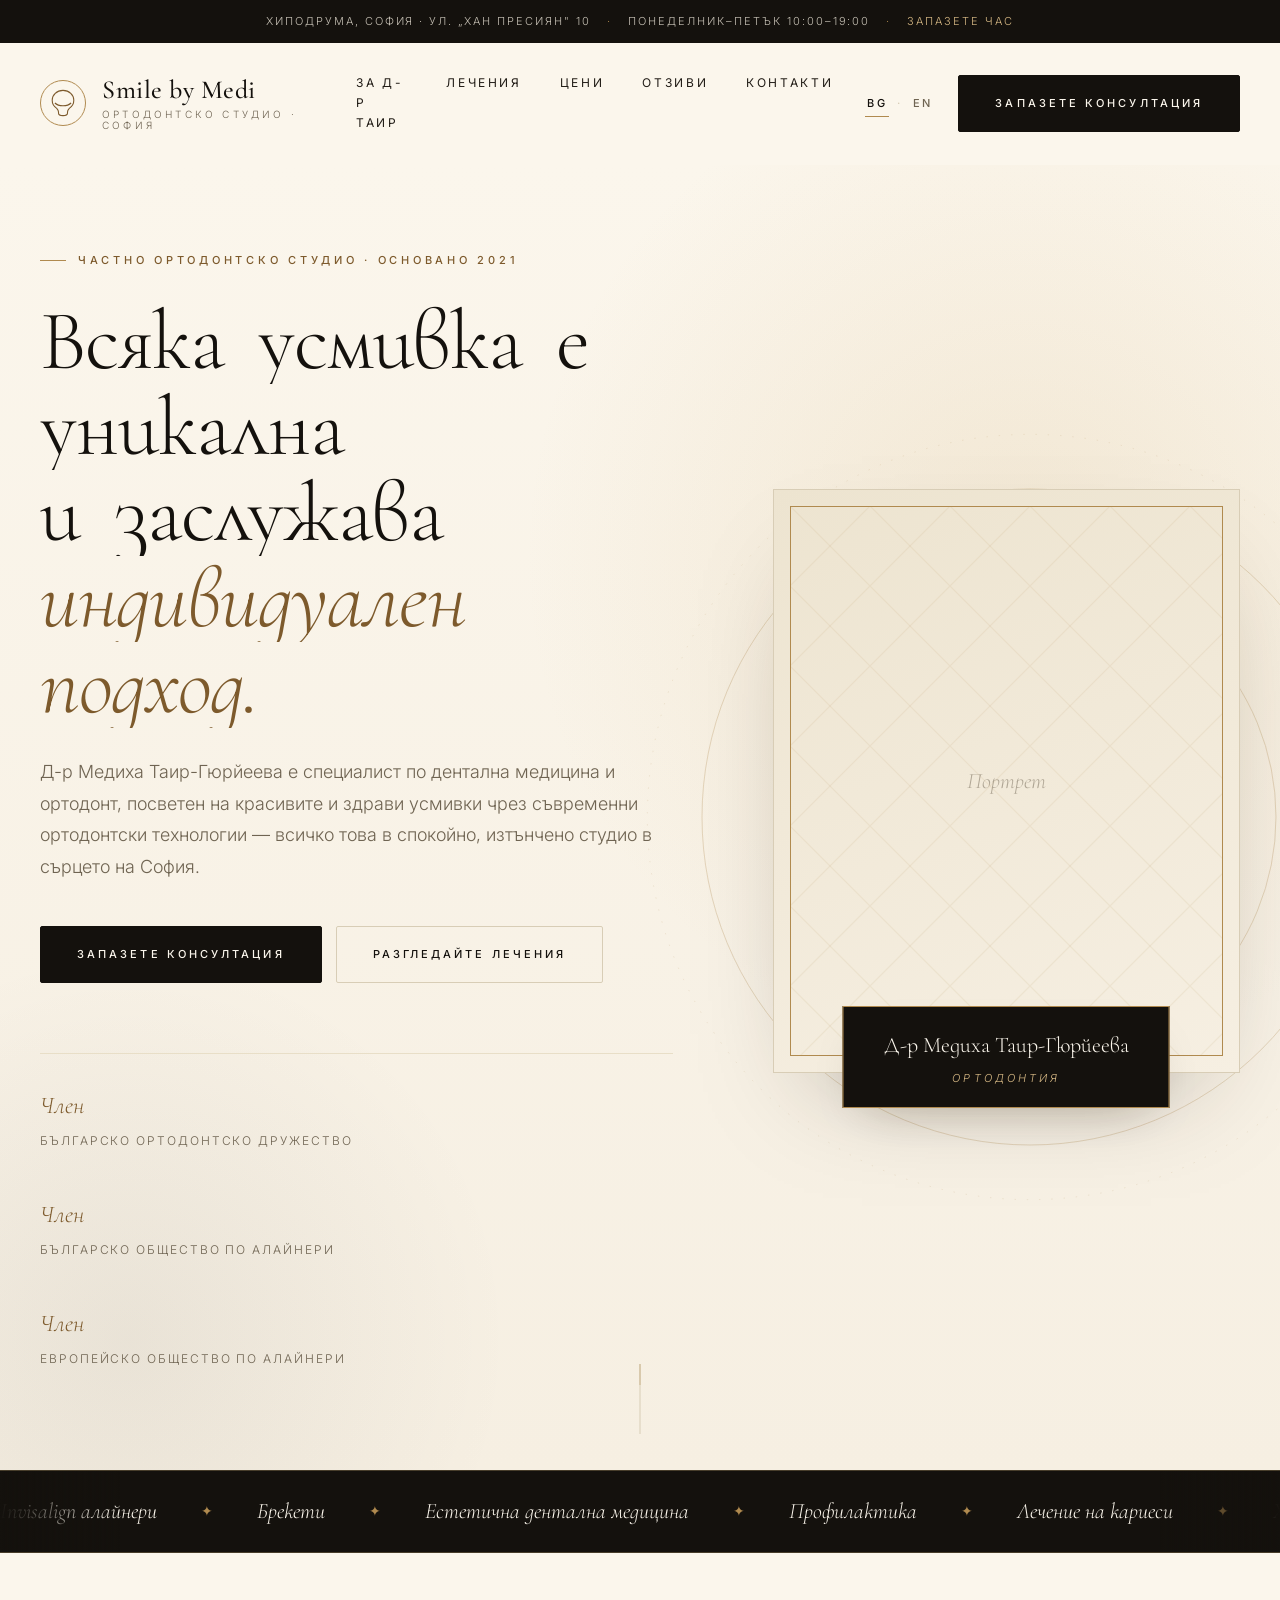
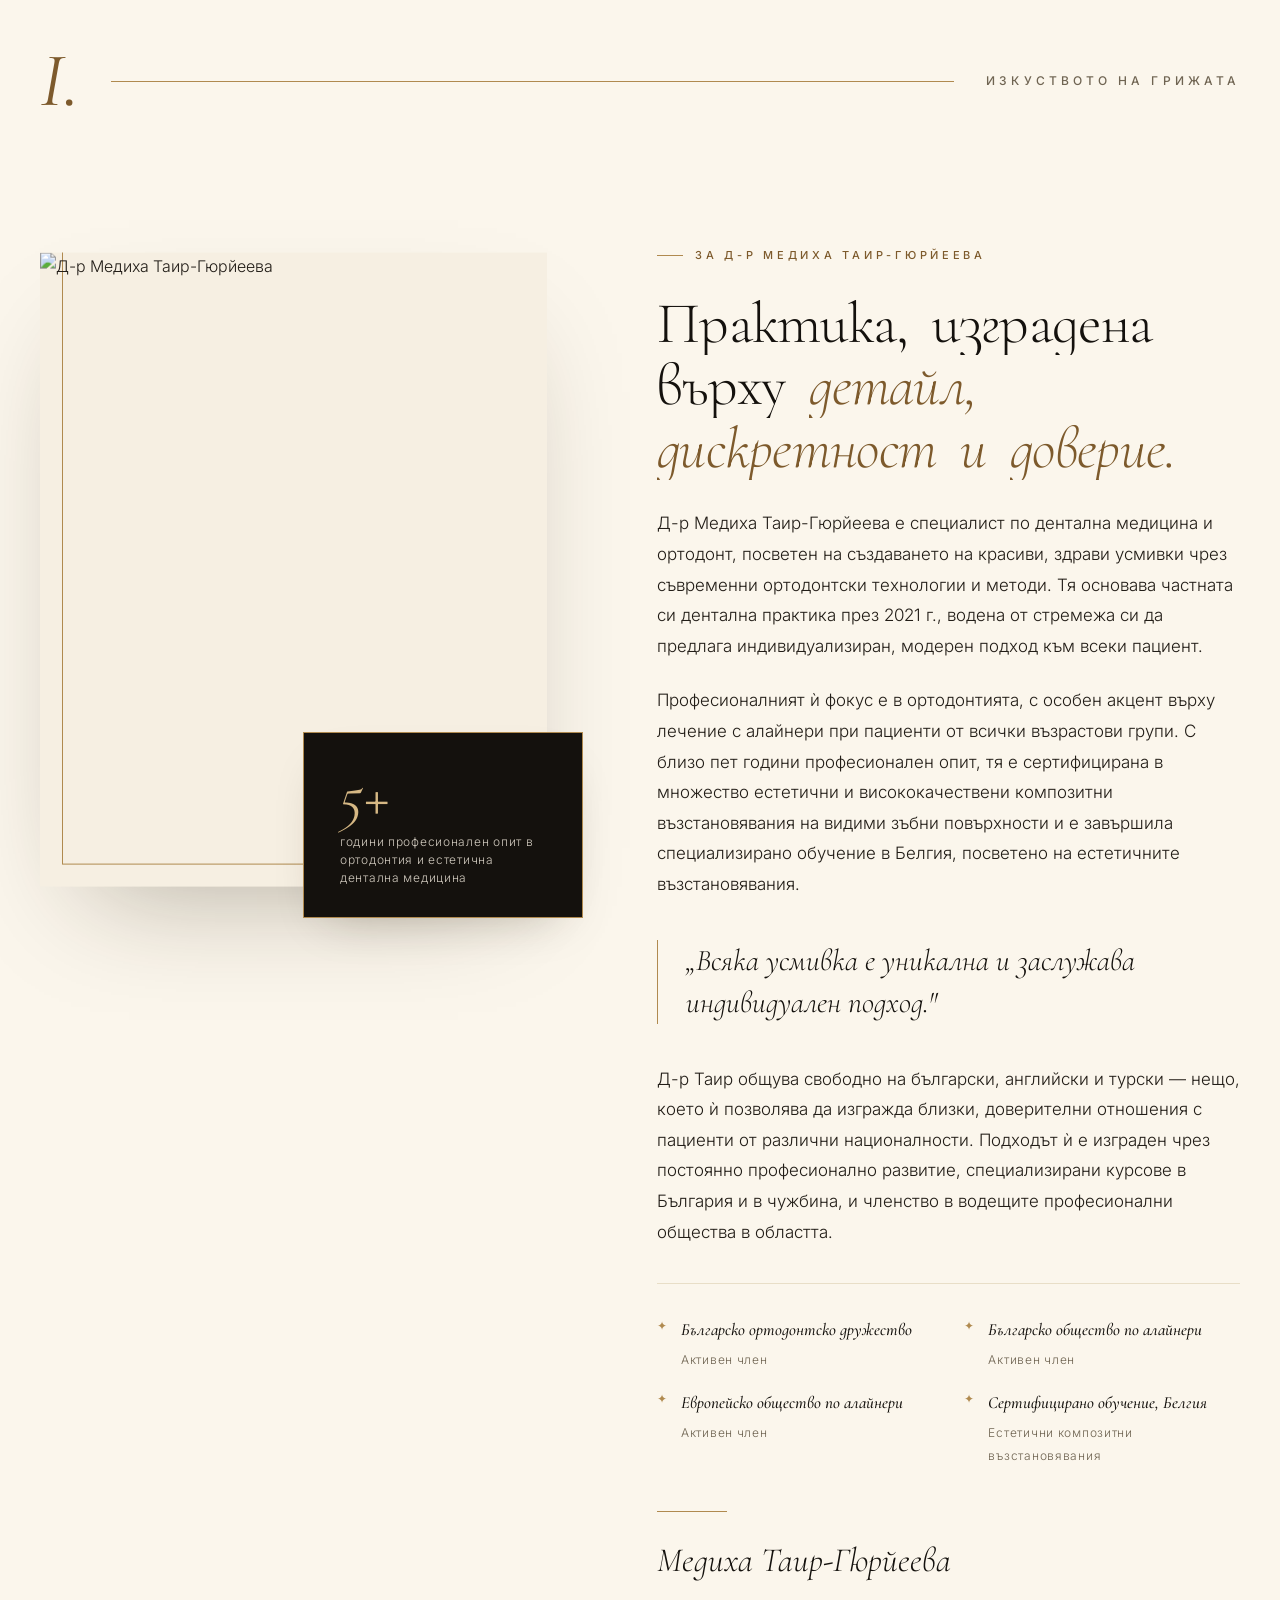
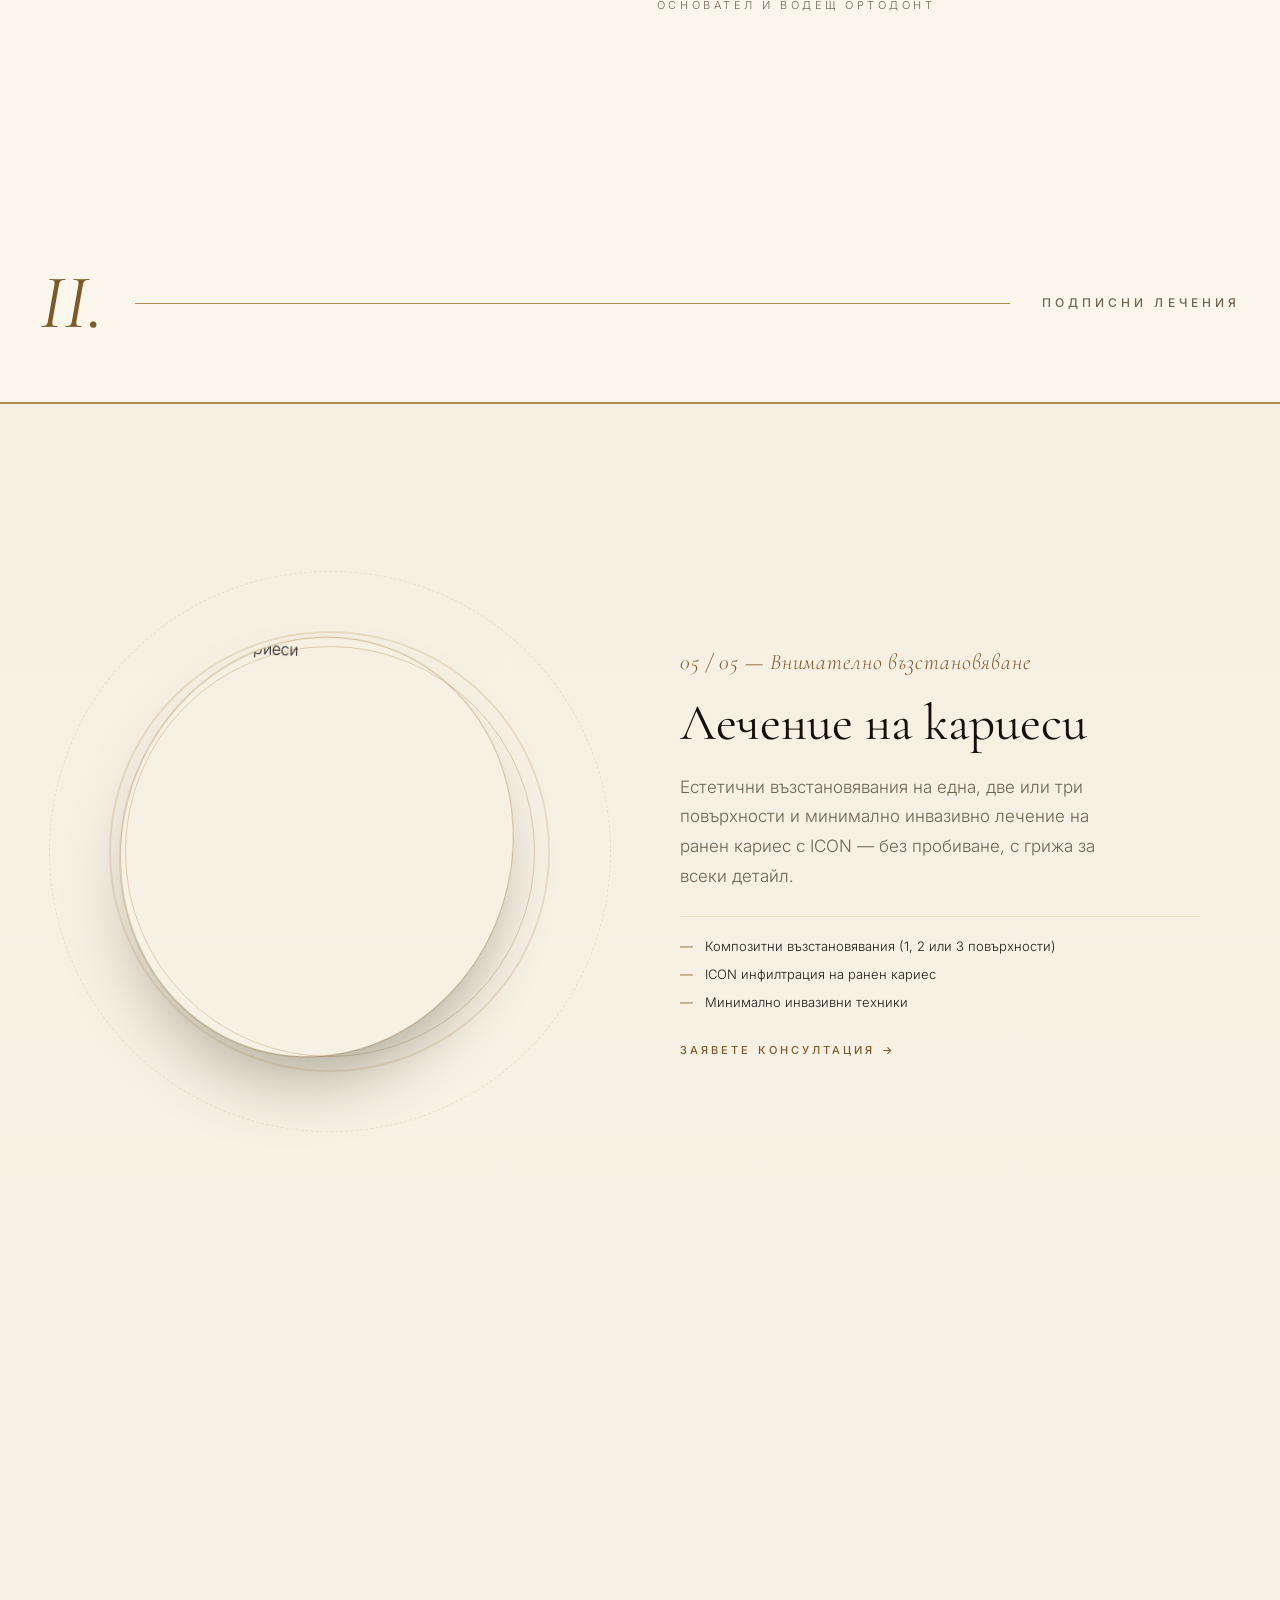
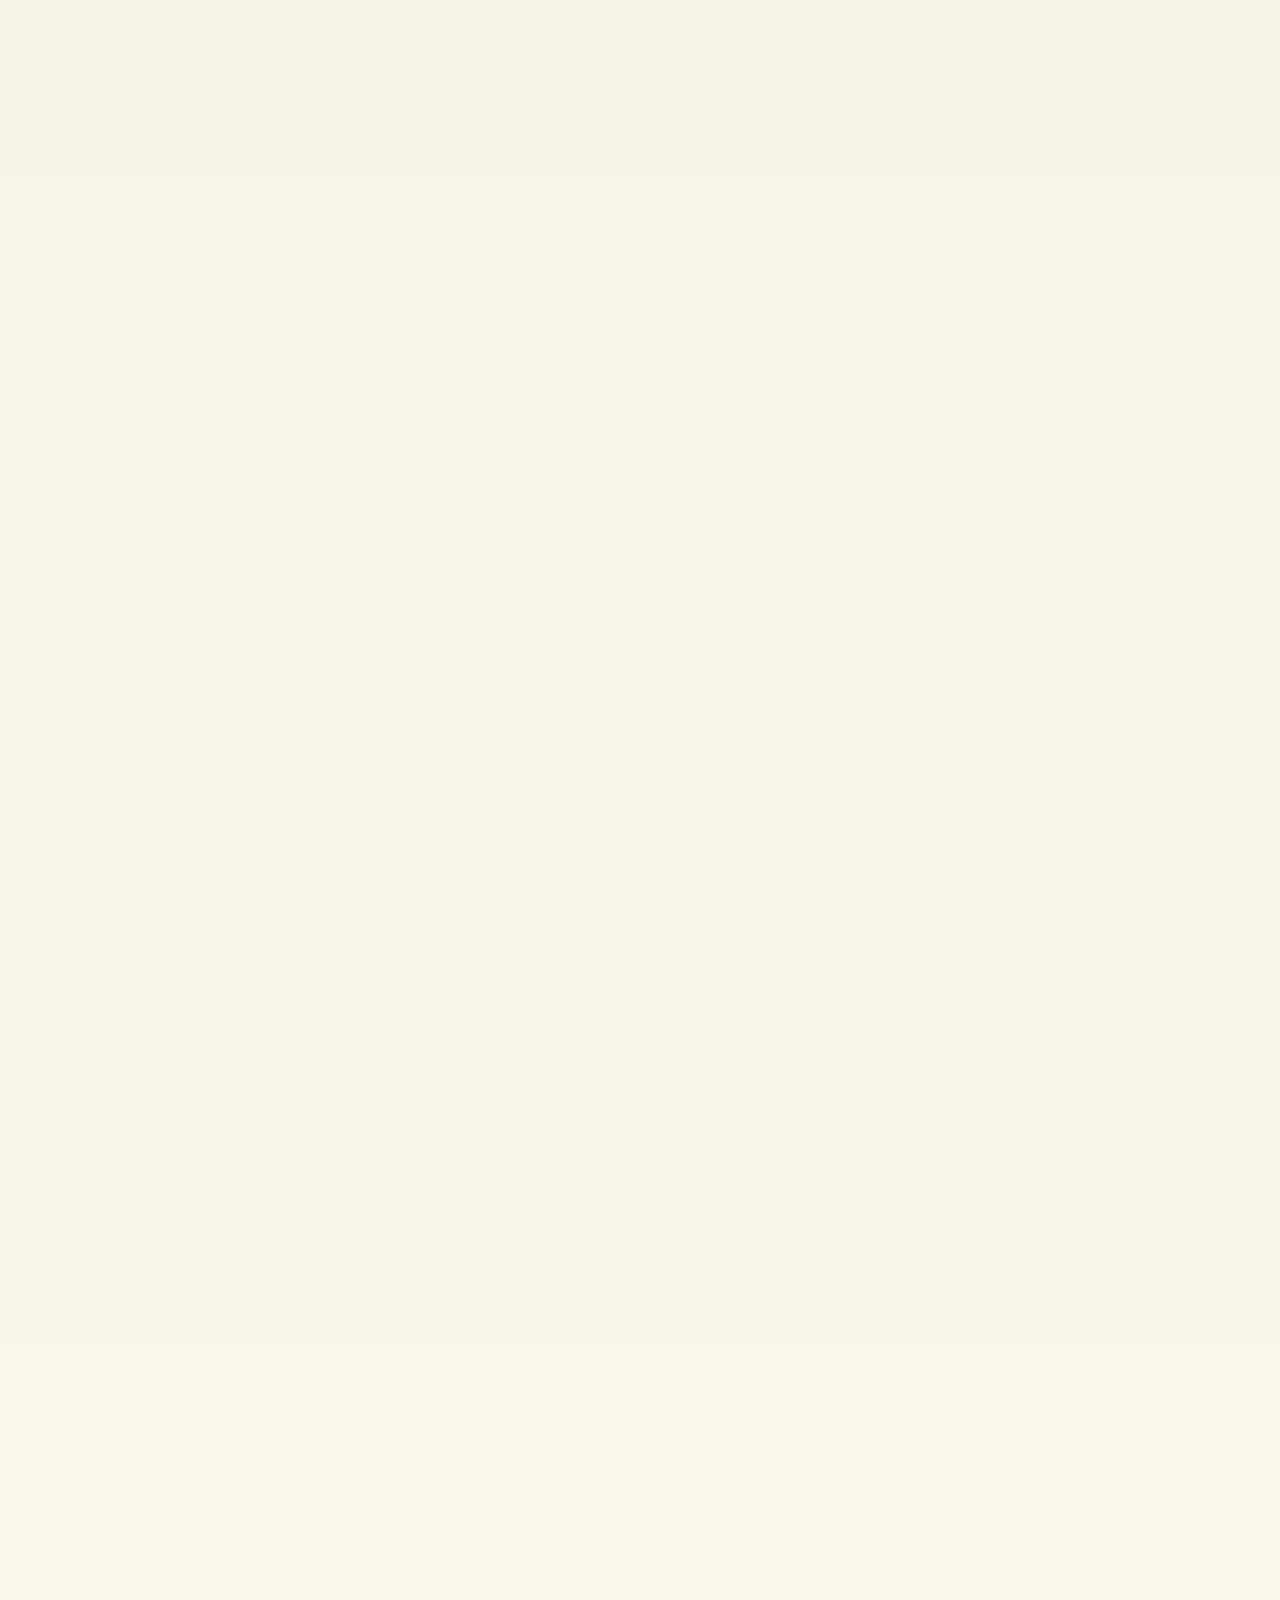
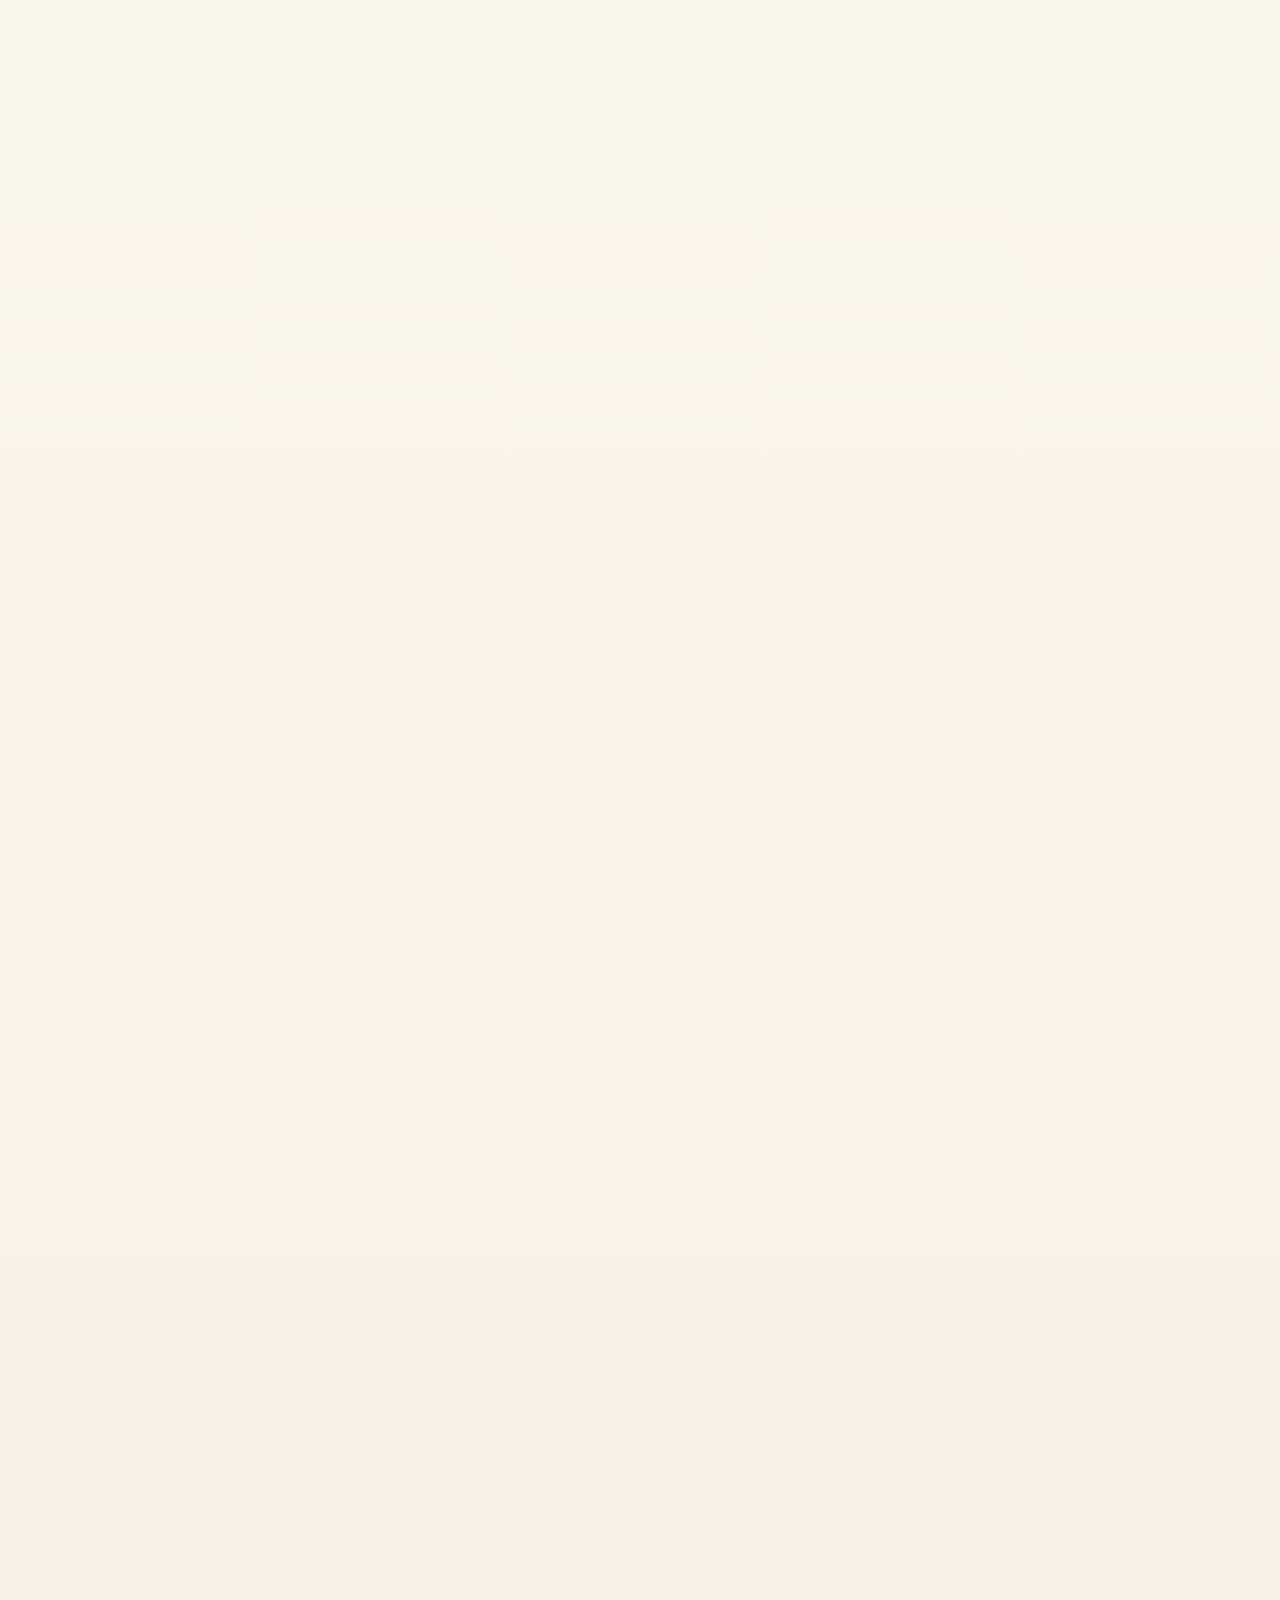
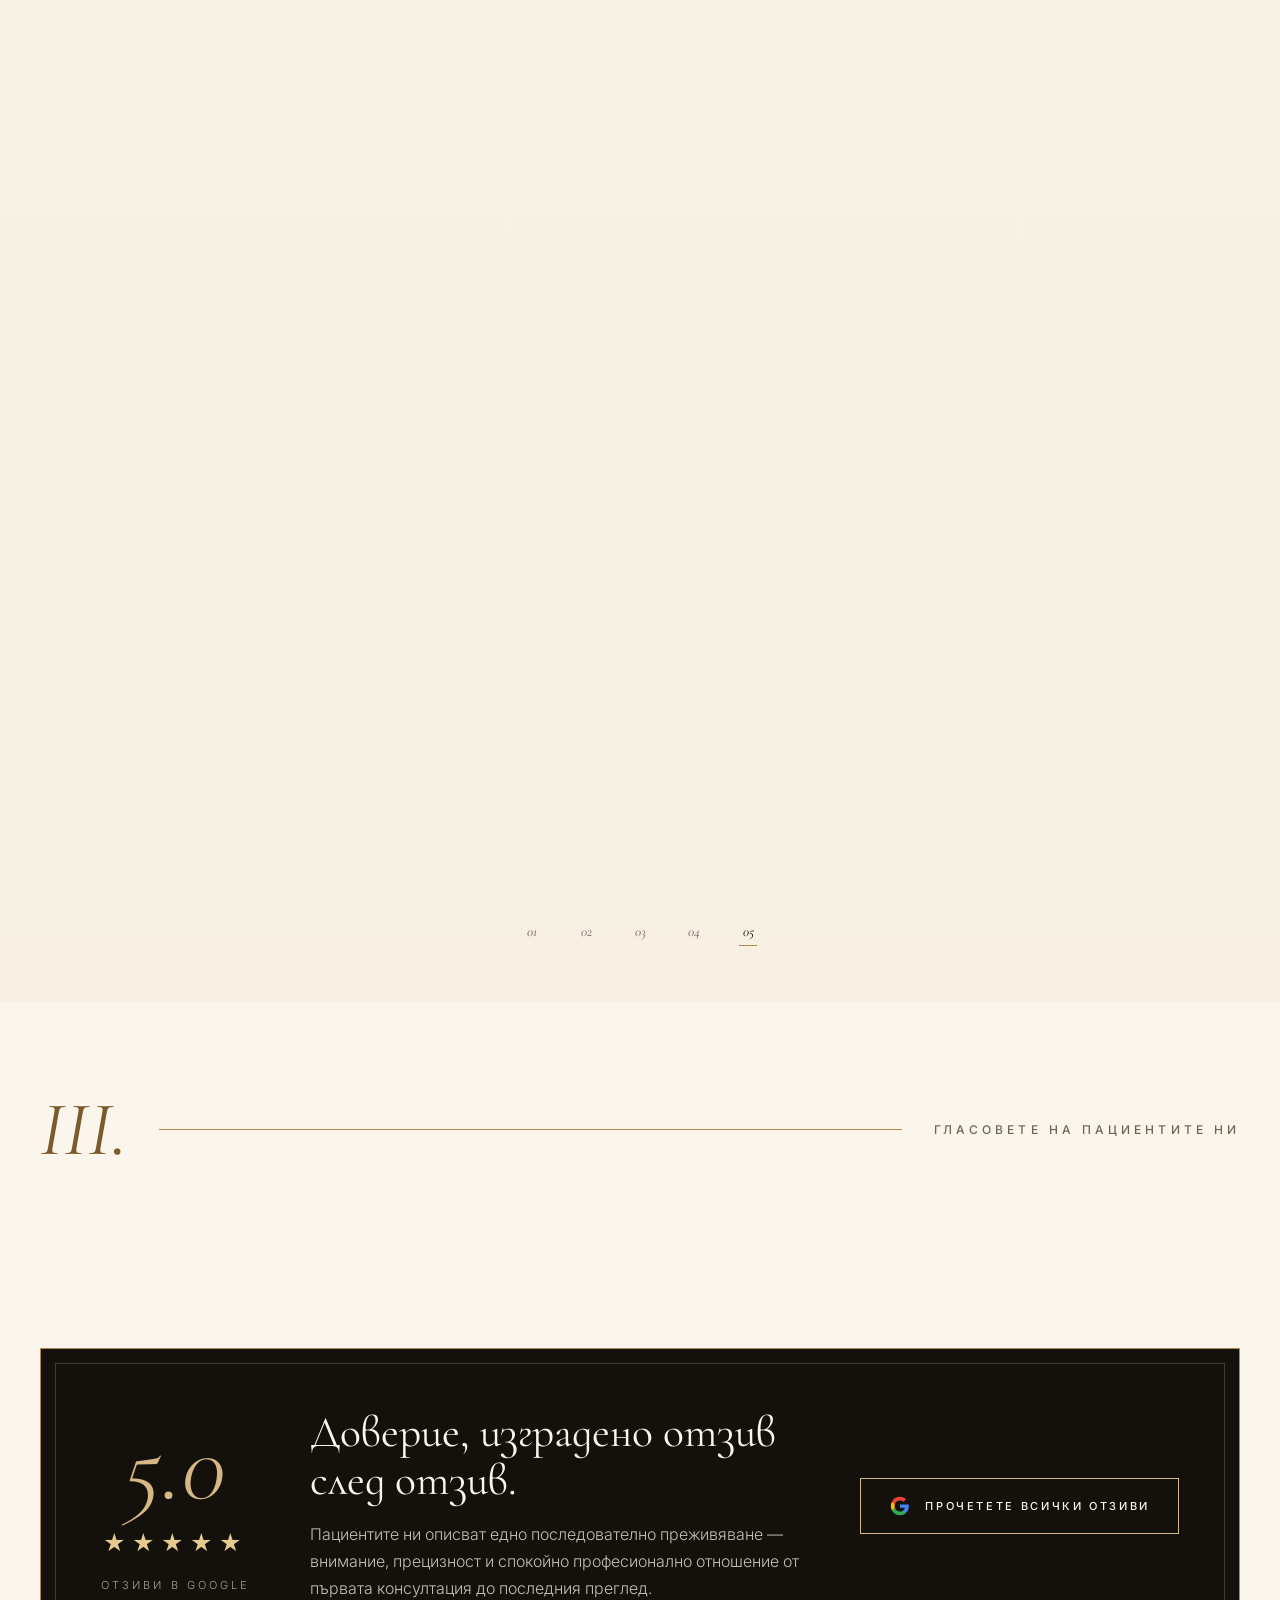
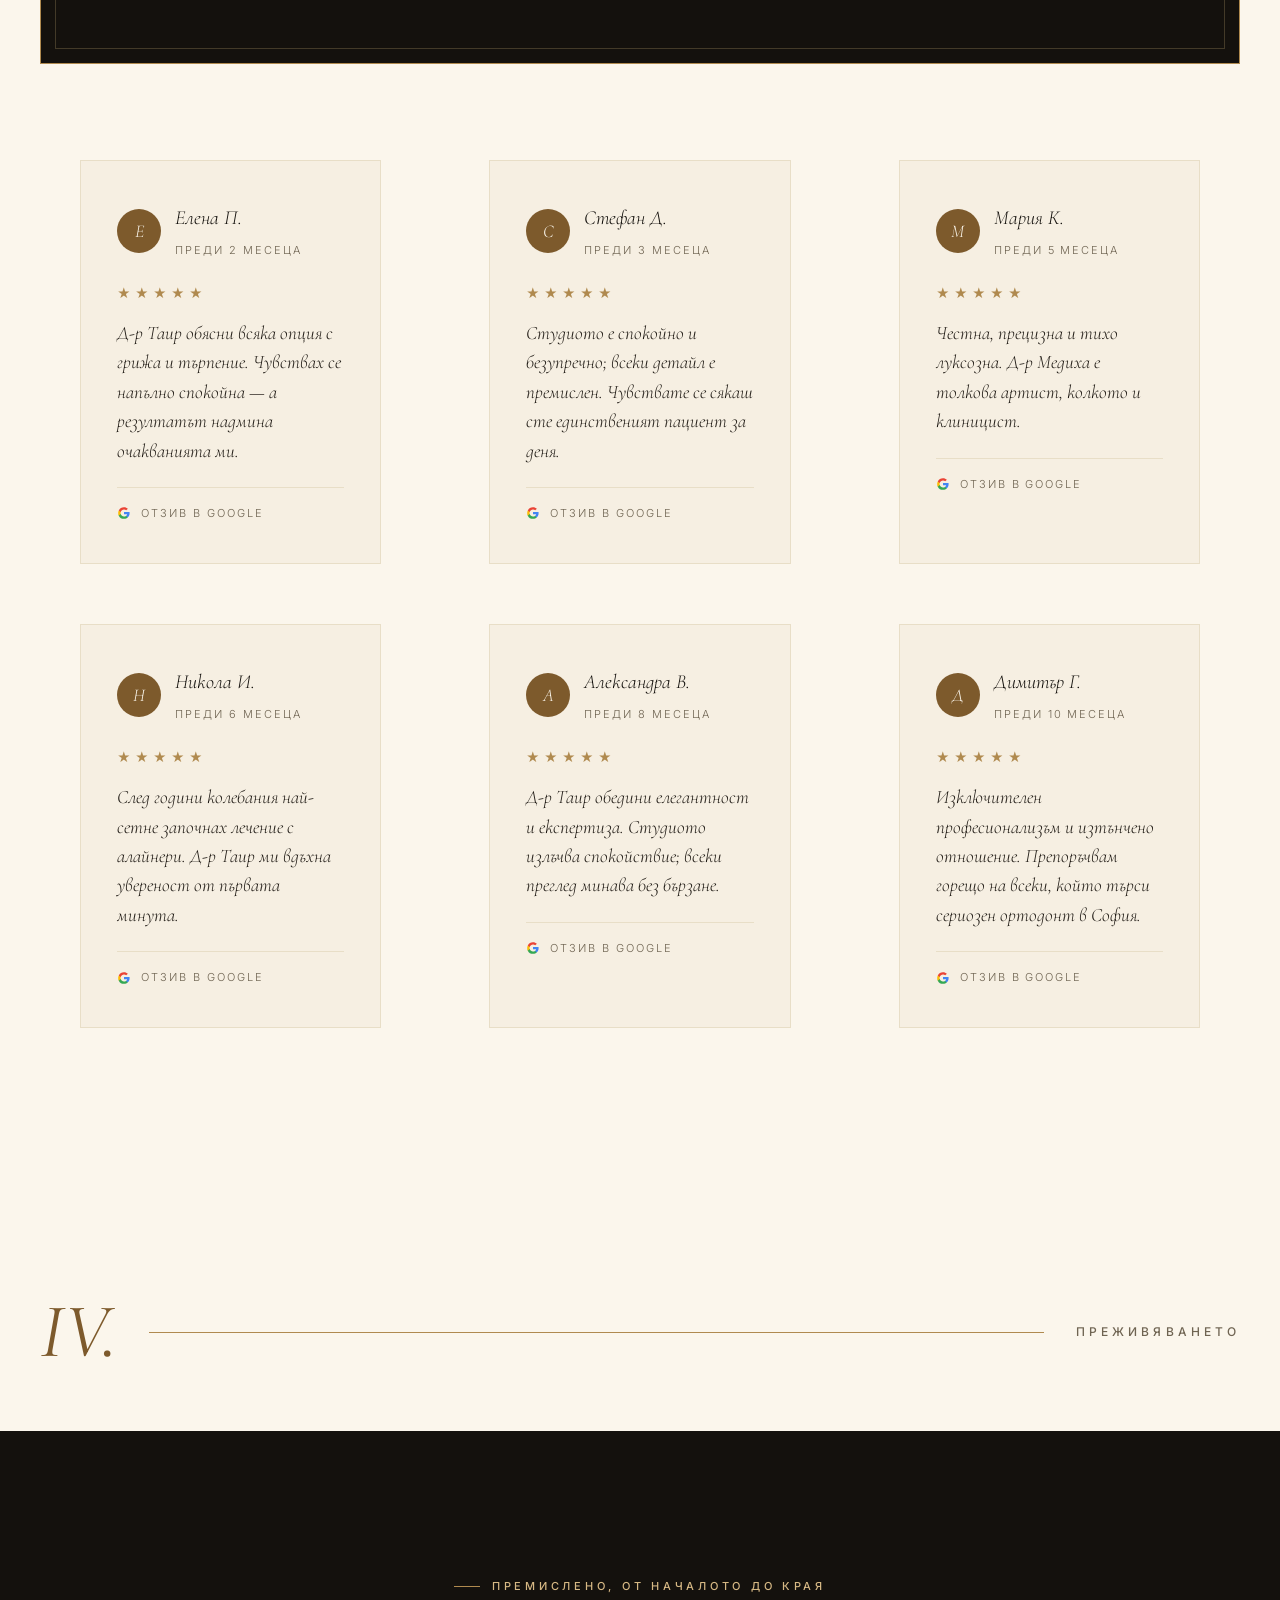
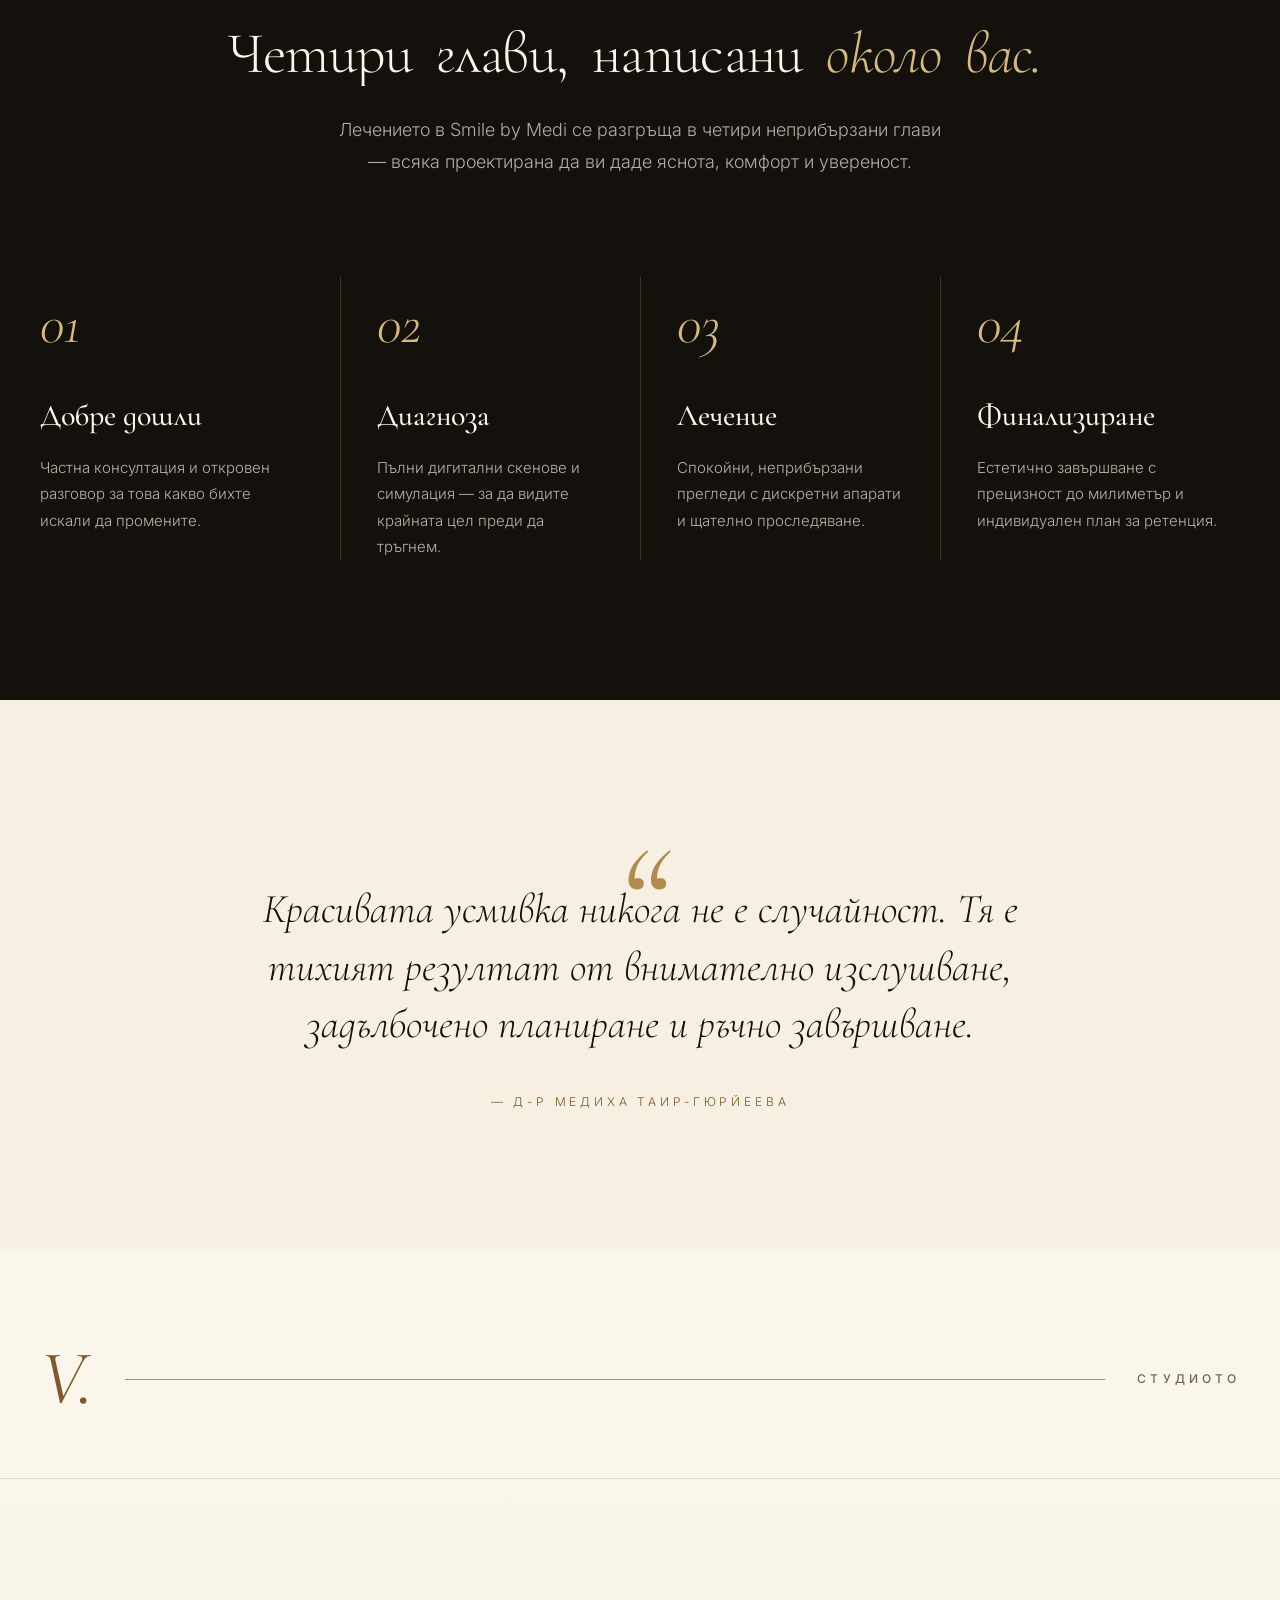
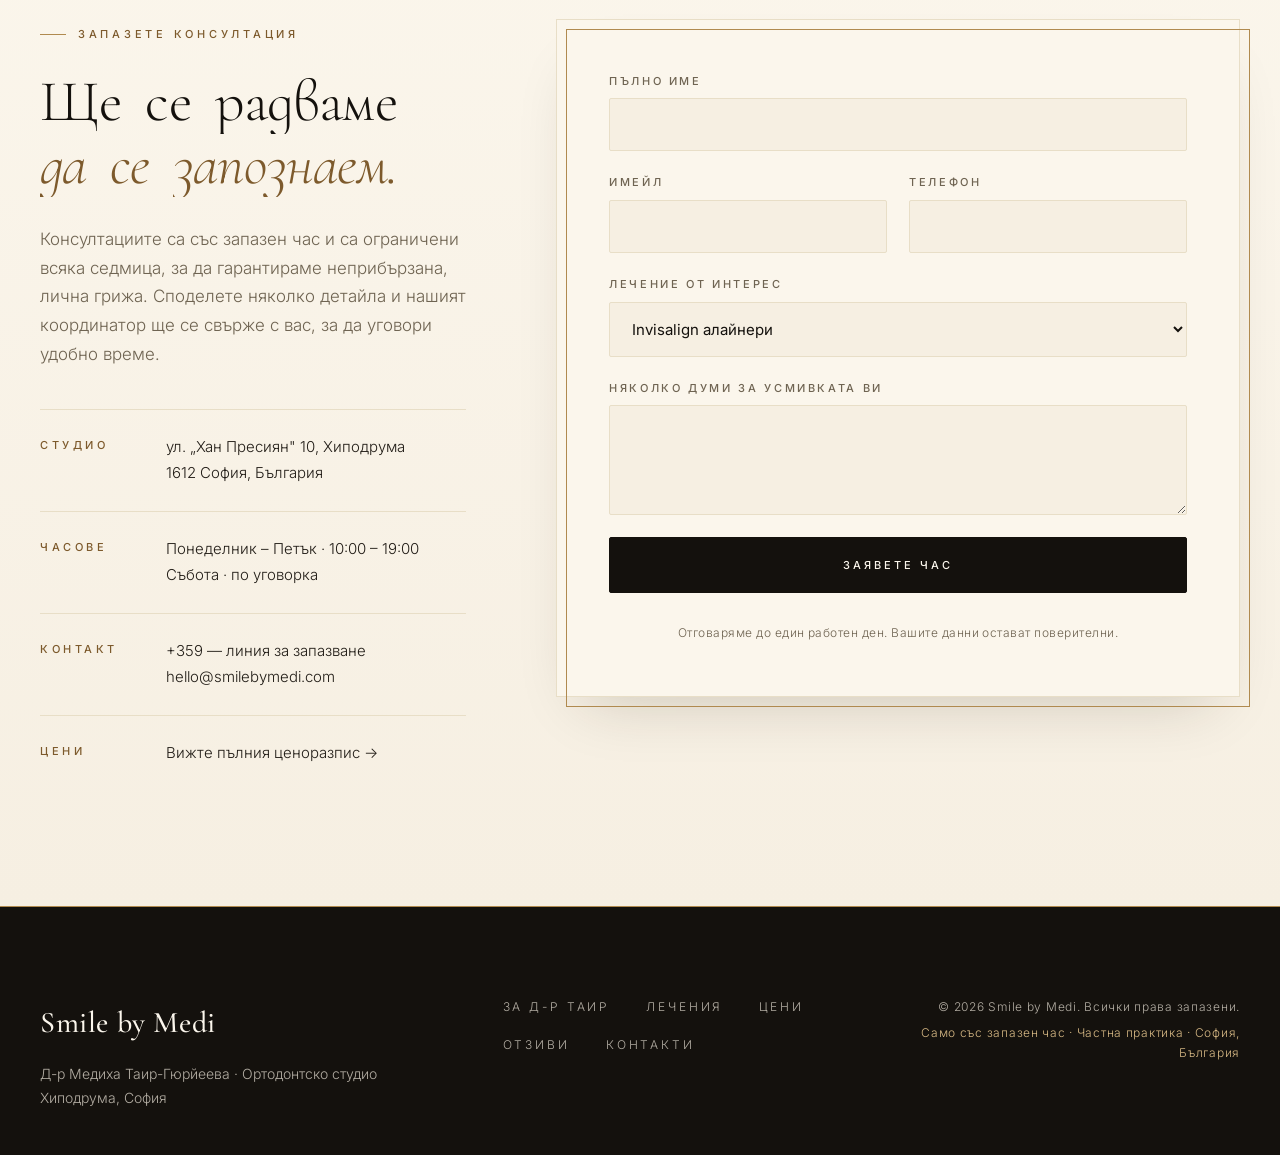
==== commit 2daf5b69: "Wire photography into showcase services and about portrait - Replace SVG illustrations with photogra" ====
--- a/index.html
+++ b/index.html
@@ -164,10 +164,8 @@
   <section class="about" id="about">
     <div class="container about__inner">
       <div class="about__media reveal">
-        <div class="about__frame" data-parallax="0.05">
-          <div class="about__frame-inner">
-            <span class="frame-label">Снимка от студиото</span>
-          </div>
+        <div class="about__frame about__frame--photo" data-parallax="0.05">
+          <img src="images/dr-tair.jpg" alt="Д-р Медиха Таир-Гюрйеева" />
         </div>
         <div class="about__chip">
           <span class="about__chip-num" data-count-to="5" data-suffix="+">0</span>
@@ -269,75 +267,18 @@
           <div class="device-frame__halo" aria-hidden="true"></div>
 
           <!-- 0: Invisalign -->
-          <div class="device-frame is-active" data-device="0" aria-hidden="true">
-            <svg viewBox="0 0 400 400" fill="none" stroke="currentColor" stroke-width="1.4">
-              <!-- Aligner tray (top) -->
-              <path d="M90 170 Q200 100 310 170 Q330 230 290 250 Q200 220 110 250 Q70 230 90 170 Z" stroke-linejoin="round"/>
-              <!-- Tooth indications -->
-              <path d="M115 175 q10-25 22 0" />
-              <path d="M140 168 q10-28 22 0" />
-              <path d="M165 162 q10-30 22 0" />
-              <path d="M193 159 q10-30 22 0" />
-              <path d="M222 162 q10-30 22 0" />
-              <path d="M250 168 q10-28 22 0" />
-              <path d="M278 175 q10-25 22 0" />
-              <!-- Reflection -->
-              <path d="M120 198 Q200 175 290 198" stroke-dasharray="2 4" opacity="0.5"/>
-              <!-- Bottom tray -->
-              <path d="M80 280 Q200 350 320 280 Q340 240 300 230 Q200 270 100 230 Q60 240 80 280 Z" opacity="0.4" stroke-linejoin="round"/>
-            </svg>
+          <div class="device-frame is-active device-frame--photo" data-device="0" aria-hidden="true">
+            <img src="images/invisalign.jpg" alt="Invisalign алайнери" loading="lazy" />
           </div>
 
           <!-- 1: Brackets -->
-          <div class="device-frame" data-device="1" aria-hidden="true">
-            <svg viewBox="0 0 400 400" fill="none" stroke="currentColor" stroke-width="1.4">
-              <!-- Tooth row arc -->
-              <path d="M70 220 Q200 100 330 220" stroke-linejoin="round"/>
-              <!-- Wire -->
-              <path d="M90 200 Q200 130 310 200" stroke-width="1.2"/>
-              <!-- Brackets -->
-              <g stroke-width="1.4">
-                <rect x="100" y="190" width="14" height="14" transform="rotate(-30 107 197)"/>
-                <rect x="135" y="172" width="14" height="14" transform="rotate(-18 142 179)"/>
-                <rect x="170" y="160" width="14" height="14" transform="rotate(-8 177 167)"/>
-                <rect x="207" y="158" width="14" height="14" transform="rotate(8 214 165)"/>
-                <rect x="244" y="166" width="14" height="14" transform="rotate(18 251 173)"/>
-                <rect x="280" y="183" width="14" height="14" transform="rotate(30 287 190)"/>
-              </g>
-              <!-- Teeth outlines -->
-              <g opacity="0.55">
-                <path d="M85 240 q10-30 22 0"/>
-                <path d="M115 218 q10-32 22 0"/>
-                <path d="M148 200 q10-34 22 0"/>
-                <path d="M183 195 q10-34 22 0"/>
-                <path d="M218 200 q10-34 22 0"/>
-                <path d="M253 215 q10-32 22 0"/>
-                <path d="M288 240 q10-30 22 0"/>
-              </g>
-            </svg>
+          <div class="device-frame device-frame--photo" data-device="1" aria-hidden="true">
+            <img src="images/braces.jpg" alt="Брекети" loading="lazy" />
           </div>
 
           <!-- 2: Esthetic dentistry -->
-          <div class="device-frame" data-device="2" aria-hidden="true">
-            <svg viewBox="0 0 400 400" fill="none" stroke="currentColor" stroke-width="1.4">
-              <!-- Tooth -->
-              <path d="M200 90 C 145 90, 110 150, 130 230 C 145 290, 165 320, 180 320 C 195 320, 200 290, 200 270 C 200 290, 205 320, 220 320 C 235 320, 255 290, 270 230 C 290 150, 255 90, 200 90 Z"/>
-              <!-- Highlight reflection -->
-              <path d="M180 130 q-15 40 0 80" opacity="0.5"/>
-              <!-- Sculpting tool -->
-              <g stroke-width="1.2" transform="translate(260 220) rotate(35)">
-                <line x1="0" y1="0" x2="80" y2="0"/>
-                <circle cx="0" cy="0" r="6"/>
-                <line x1="80" y1="-4" x2="100" y2="-4"/>
-                <line x1="80" y1="4" x2="100" y2="4"/>
-              </g>
-              <!-- Sparkles -->
-              <g opacity="0.7">
-                <path d="M120 110 l4 8 8 4 -8 4 -4 8 -4-8 -8-4 8-4z"/>
-                <path d="M310 130 l3 6 6 3 -6 3 -3 6 -3-6 -6-3 6-3z"/>
-                <path d="M130 290 l3 6 6 3 -6 3 -3 6 -3-6 -6-3 6-3z"/>
-              </g>
-            </svg>
+          <div class="device-frame device-frame--photo" data-device="2" aria-hidden="true">
+            <img src="images/esthetic.jpg" alt="Естетична дентална медицина" loading="lazy" />
           </div>
 
           <!-- 3: Prophylaxis -->
@@ -369,22 +310,8 @@
           </div>
 
           <!-- 4: Caries treatment -->
-          <div class="device-frame" data-device="4" aria-hidden="true">
-            <svg viewBox="0 0 400 400" fill="none" stroke="currentColor" stroke-width="1.4">
-              <!-- Tooth -->
-              <path d="M200 100 C 145 100, 110 160, 130 240 C 145 300, 165 330, 180 330 C 195 330, 200 300, 200 280 C 200 300, 205 330, 220 330 C 235 330, 255 300, 270 240 C 290 160, 255 100, 200 100 Z"/>
-              <!-- Caries spot being treated -->
-              <circle cx="195" cy="200" r="14" stroke-dasharray="2 3" opacity="0.7"/>
-              <!-- Magnifier / lens -->
-              <g transform="translate(250 130)">
-                <circle cx="0" cy="0" r="50"/>
-                <line x1="36" y1="36" x2="80" y2="80"/>
-                <circle cx="0" cy="0" r="36" opacity="0.3"/>
-                <!-- Cross marker -->
-                <line x1="-10" y1="0" x2="10" y2="0" opacity="0.5"/>
-                <line x1="0" y1="-10" x2="0" y2="10" opacity="0.5"/>
-              </g>
-            </svg>
+          <div class="device-frame device-frame--photo" data-device="4" aria-hidden="true">
+            <img src="images/caries.jpg" alt="Лечение на кариеси" loading="lazy" />
           </div>
         </div>
 
--- a/styles.css
+++ b/styles.css
@@ -48,18 +48,6 @@
   overflow-x: hidden;
 }
 
-/* Soft warm grain overlay */
-body::after {
-  content: "";
-  position: fixed;
-  inset: 0;
-  pointer-events: none;
-  z-index: 99;
-  opacity: 0.035;
-  mix-blend-mode: multiply;
-  background-image: url("data:image/svg+xml;utf8,<svg xmlns='http://www.w3.org/2000/svg' width='160' height='160'><filter id='n'><feTurbulence type='fractalNoise' baseFrequency='0.9' numOctaves='2' stitchTiles='stitch'/></filter><rect width='100%25' height='100%25' filter='url(%23n)'/></svg>");
-}
-
 img { max-width: 100%; display: block; }
 a { color: inherit; text-decoration: none; }
 
@@ -183,25 +171,24 @@
   pointer-events: none;
   z-index: 9999;
   border-radius: 50%;
-  mix-blend-mode: difference;
+  will-change: transform;
 }
 .cursor {
   width: 6px; height: 6px;
-  background: var(--gold-bright);
-  transform: translate(-50%, -50%);
-  transition: width 0.3s var(--ease), height 0.3s var(--ease), opacity 0.3s;
+  background: var(--gold-deep);
+  transform: translate3d(-100px, -100px, 0);
+  transition: width 0.3s var(--ease), height 0.3s var(--ease), opacity 0.3s, background 0.3s;
 }
 .cursor__ring {
-  width: 38px; height: 38px;
-  border: 1px solid var(--gold-soft);
+  width: 36px; height: 36px;
+  border: 1px solid var(--gold);
   background: transparent;
-  transform: translate(-50%, -50%);
+  transform: translate3d(-100px, -100px, 0);
   transition: width 0.4s var(--ease), height 0.4s var(--ease),
               border-color 0.4s, opacity 0.3s;
-  mix-blend-mode: difference;
-}
-.cursor.is-hover { width: 14px; height: 14px; }
-.cursor__ring.is-hover { width: 64px; height: 64px; border-color: var(--gold-bright); }
+}
+.cursor.is-hover { width: 14px; height: 14px; background: var(--gold-bright); }
+.cursor__ring.is-hover { width: 60px; height: 60px; border-color: var(--gold-deep); }
 .cursor.is-hidden, .cursor__ring.is-hidden { opacity: 0; }
 @media (hover: none) {
   .cursor, .cursor__ring { display: none; }
@@ -270,15 +257,13 @@
   position: sticky;
   top: 0;
   z-index: 50;
-  background: rgba(251, 246, 236, 0.86);
-  backdrop-filter: saturate(140%) blur(14px);
-  -webkit-backdrop-filter: saturate(140%) blur(14px);
+  background: rgba(251, 246, 236, 0.94);
   border-bottom: 1px solid transparent;
-  transition: border-color 0.4s, background 0.4s, padding 0.4s;
+  transition: border-color 0.4s, background 0.4s;
 }
 .header.is-scrolled {
   border-color: var(--line-soft);
-  background: rgba(251, 246, 236, 0.96);
+  background: var(--cream);
 }
 .header__inner {
   display: flex;
@@ -405,11 +390,13 @@
   color: var(--gold);
   opacity: 0.42;
   animation: ornament-rotate 80s linear infinite;
+  will-change: transform;
 }
 .hero__ornament--alt {
   animation: ornament-rotate-rev 130s linear infinite;
   opacity: 0.28;
 }
+.hero.is-paused .hero__ornament { animation-play-state: paused; }
 @keyframes ornament-rotate {
   from { transform: translateY(-50%) rotate(0deg); }
   to   { transform: translateY(-50%) rotate(360deg); }
@@ -552,7 +539,9 @@
   font-style: italic;
   font-size: 22px;
   color: var(--cream);
-}
+  will-change: transform;
+}
+.marquee.is-paused .marquee__track { animation-play-state: paused; }
 .marquee__dot { color: var(--gold); font-style: normal; font-size: 14px; align-self: center; }
 @keyframes marquee-drift {
   from { transform: translateX(0); }
@@ -633,6 +622,19 @@
     linear-gradient(135deg, transparent 49%, rgba(176, 138, 79, 0.10) 50%, transparent 51%),
     linear-gradient(45deg, transparent 49%, rgba(176, 138, 79, 0.10) 50%, transparent 51%);
   background-size: 80px 80px;
+}
+.about__frame--photo {
+  background: var(--paper);
+  overflow: hidden;
+}
+.about__frame--photo img {
+  position: absolute;
+  inset: 0;
+  width: 100%;
+  height: 100%;
+  object-fit: cover;
+  object-position: center top;
+  filter: saturate(0.97);
 }
 .frame-label {
   font-family: "Cormorant Garamond", serif;
@@ -770,12 +772,15 @@
   position: absolute; inset: 0;
   display: flex; align-items: center; justify-content: center;
   opacity: 0;
+  visibility: hidden;
   transform: scale(0.9) translateY(20px);
-  transition: opacity 0.7s var(--ease), transform 0.9s var(--ease);
+  transition: opacity 0.6s var(--ease), transform 0.7s var(--ease), visibility 0s linear 0.6s;
 }
 .device-frame.is-active {
   opacity: 1;
+  visibility: visible;
   transform: scale(1) translateY(0);
+  transition: opacity 0.6s var(--ease), transform 0.7s var(--ease), visibility 0s;
 }
 .device-frame svg {
   width: 100%; height: 100%;
@@ -783,6 +788,36 @@
   transform-origin: center;
   transform-style: preserve-3d;
   filter: drop-shadow(0 30px 50px rgba(40, 28, 8, 0.18));
+}
+.device-frame.is-active svg { will-change: transform; }
+
+/* Photo variant for the showcase devices */
+.device-frame--photo { padding: 0; }
+.device-frame--photo img {
+  width: 78%;
+  aspect-ratio: 1;
+  height: auto;
+  object-fit: cover;
+  border-radius: 50%;
+  box-shadow:
+    0 40px 70px -20px rgba(40, 28, 8, 0.35),
+    0 0 0 1px rgba(176, 138, 79, 0.5);
+  transform-origin: center;
+  transform-style: preserve-3d;
+  filter: saturate(0.96) contrast(1.02);
+  transition: filter 0.6s var(--ease);
+}
+.device-frame--photo.is-active img { will-change: transform; }
+.device-frame--photo::after {
+  content: "";
+  position: absolute;
+  width: 78%;
+  aspect-ratio: 1;
+  border-radius: 50%;
+  border: 1px solid var(--gold);
+  transform: scale(1.04);
+  pointer-events: none;
+  opacity: 0.4;
 }
 .device-frame__halo {
   position: absolute; inset: 12%;
